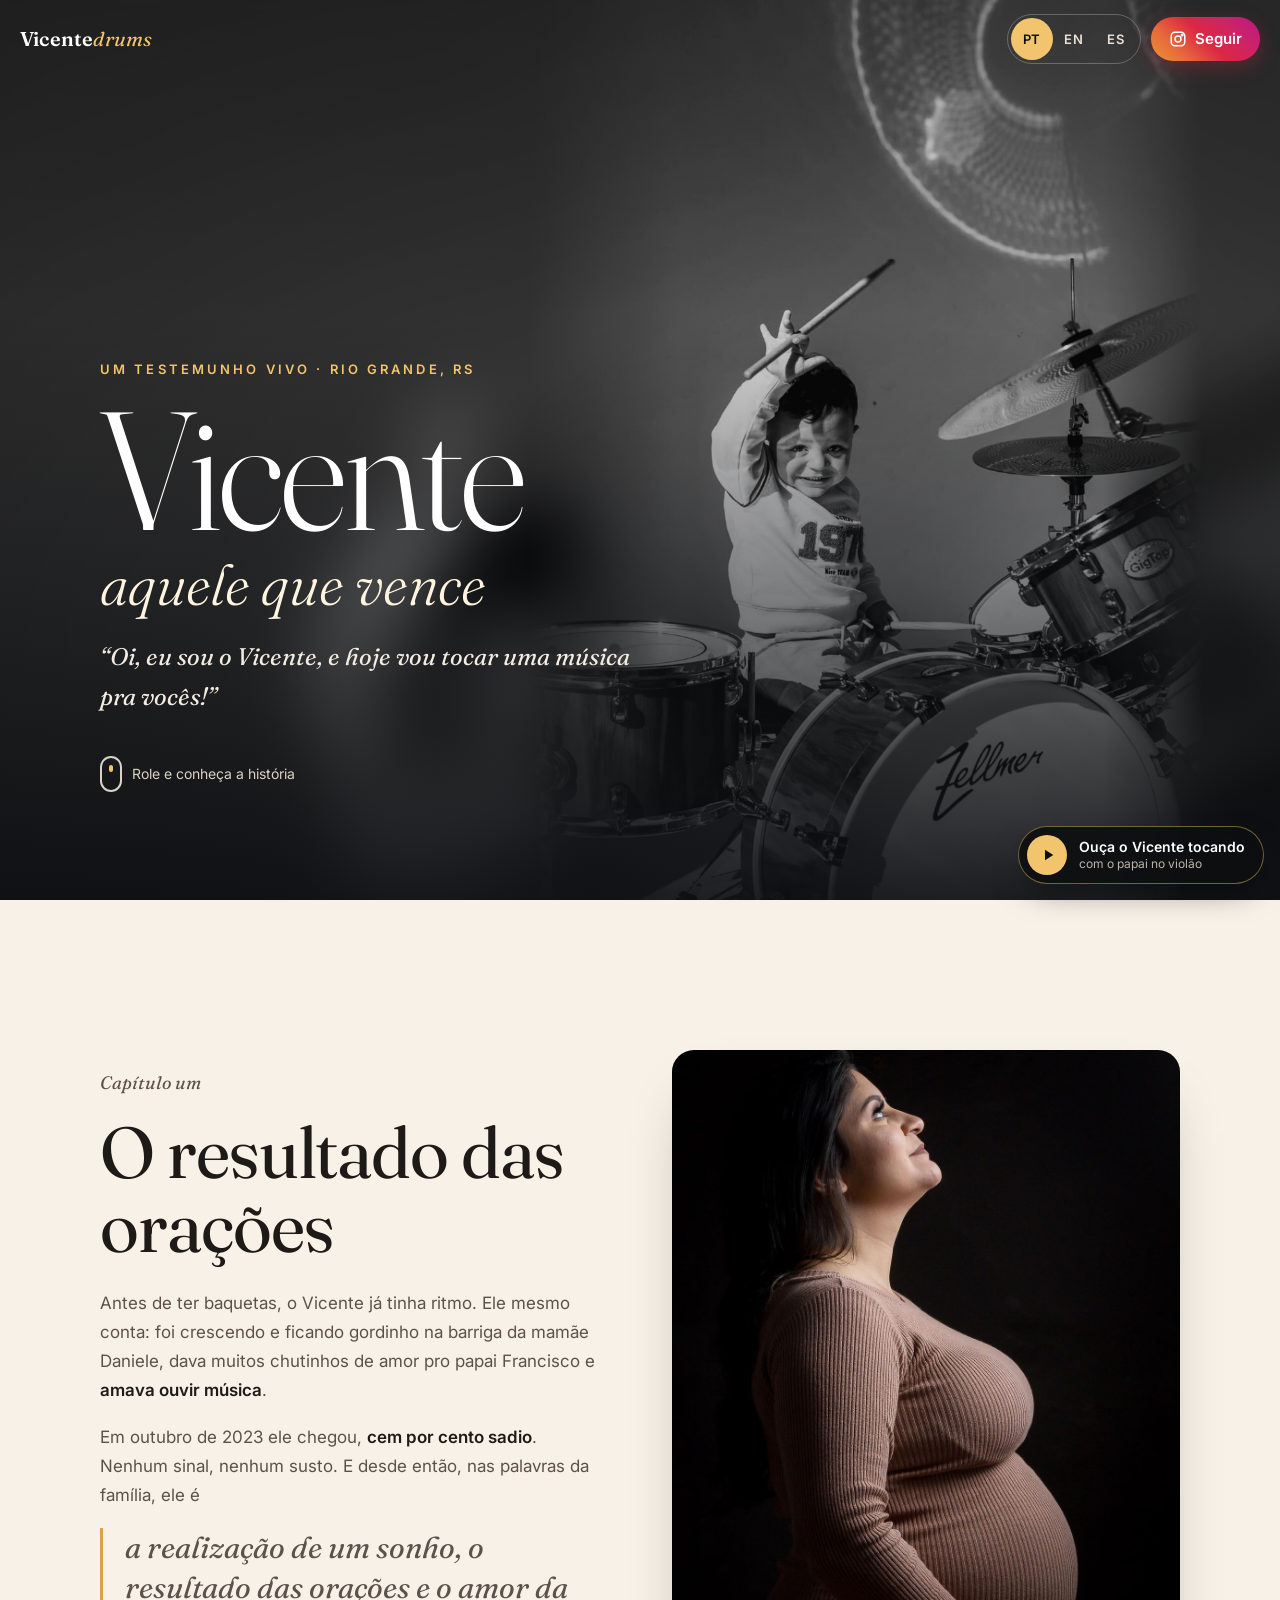
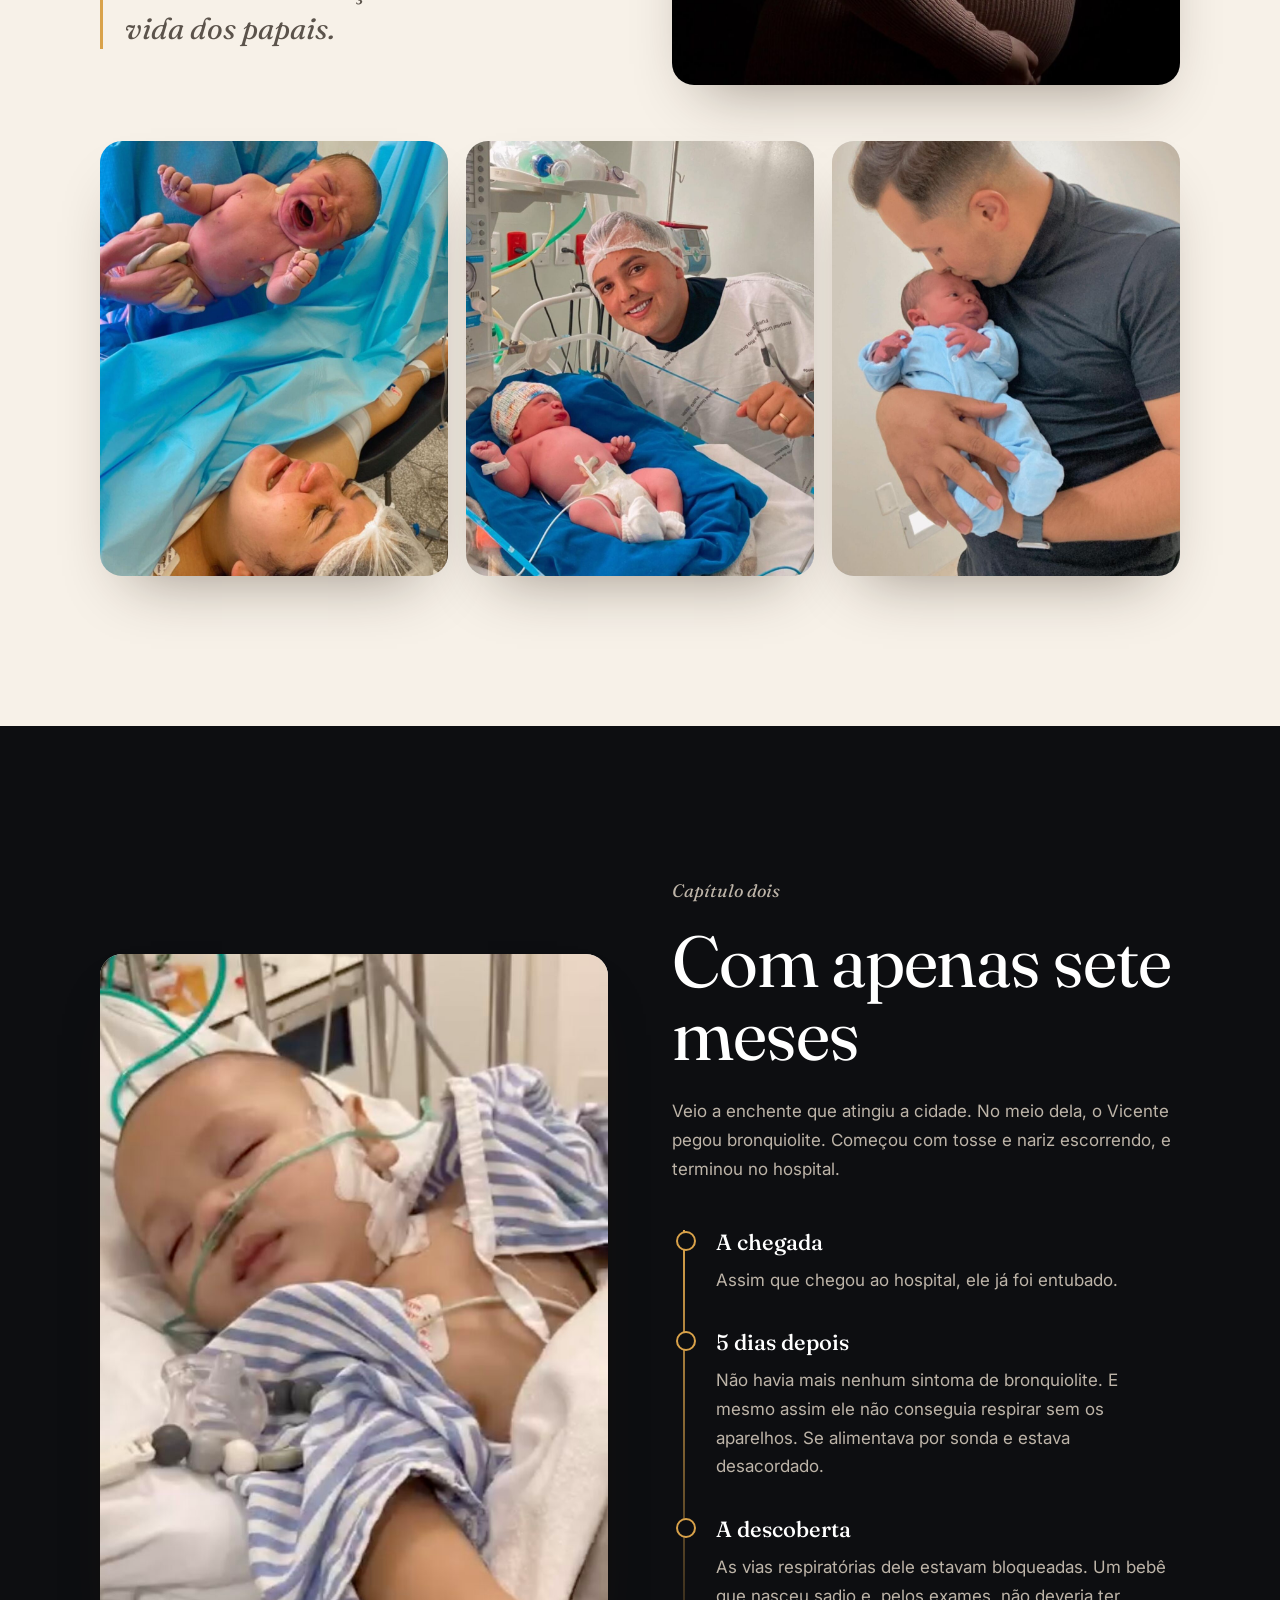
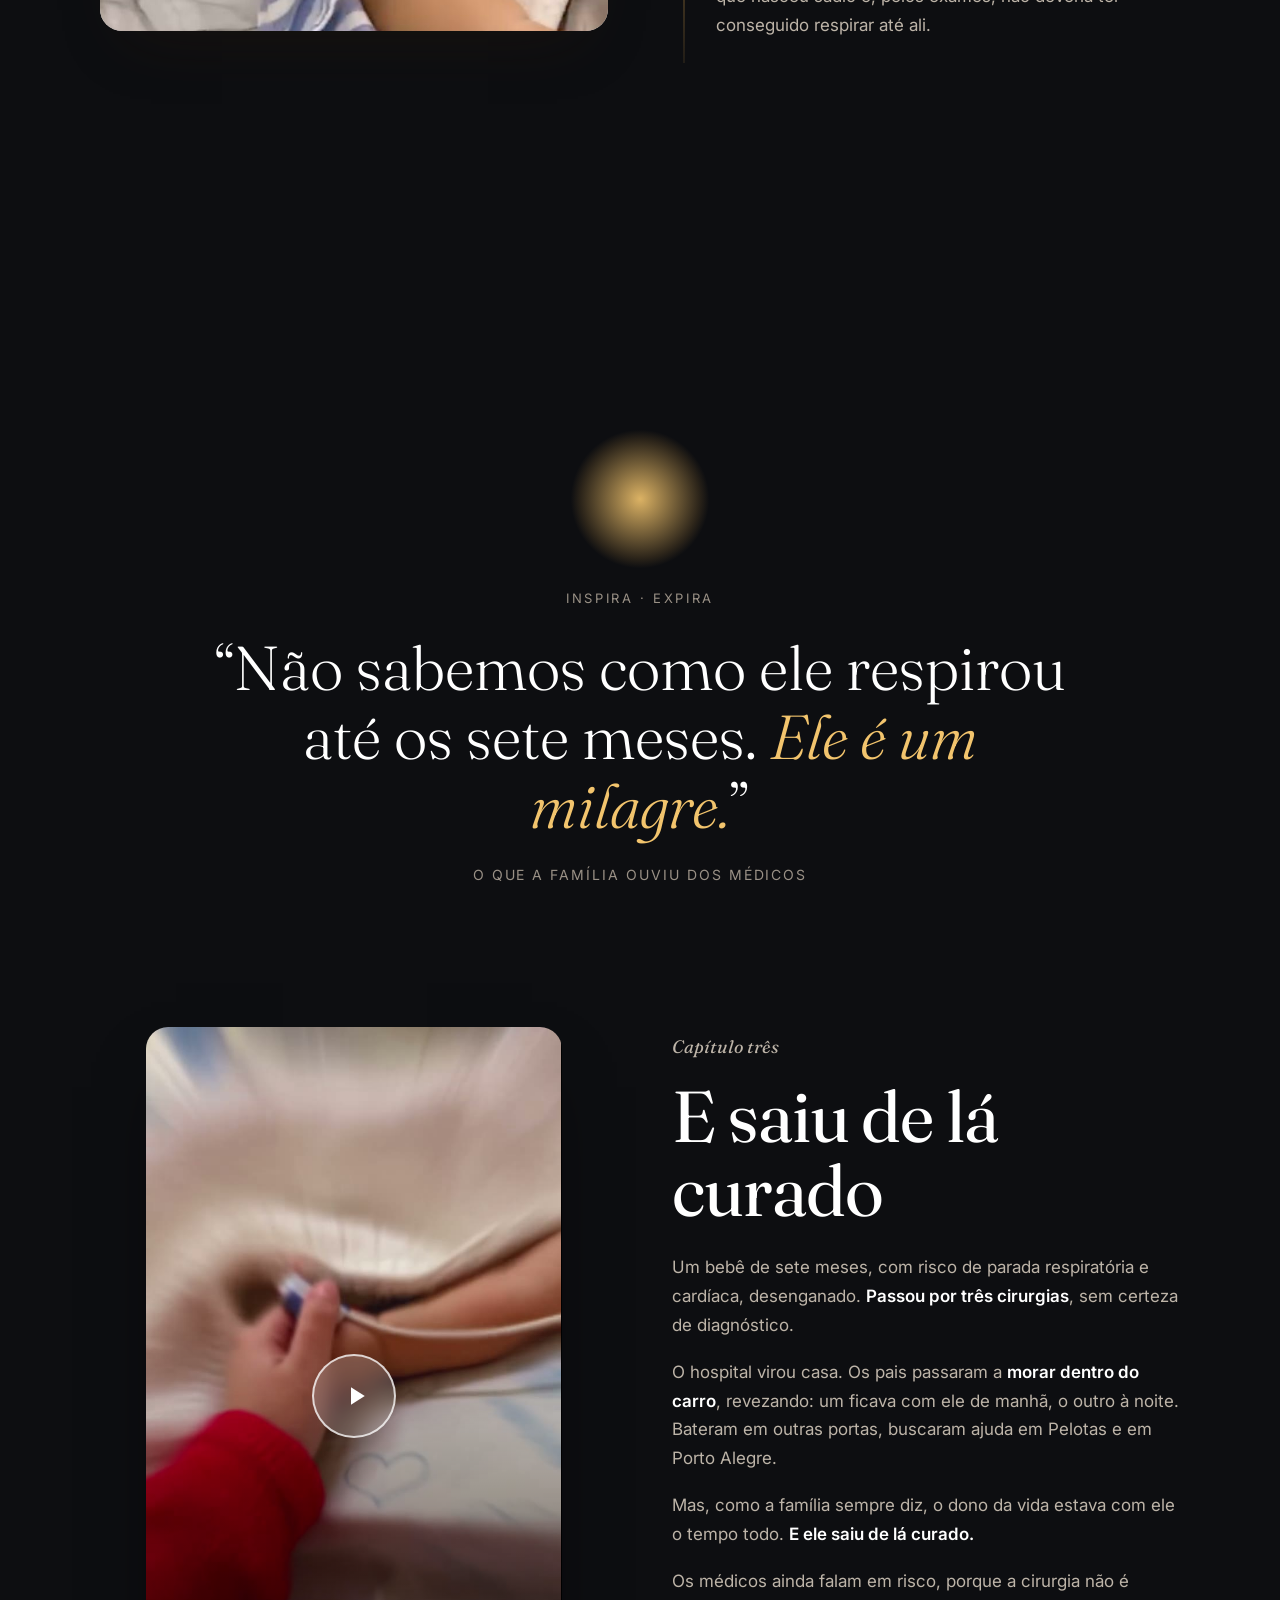
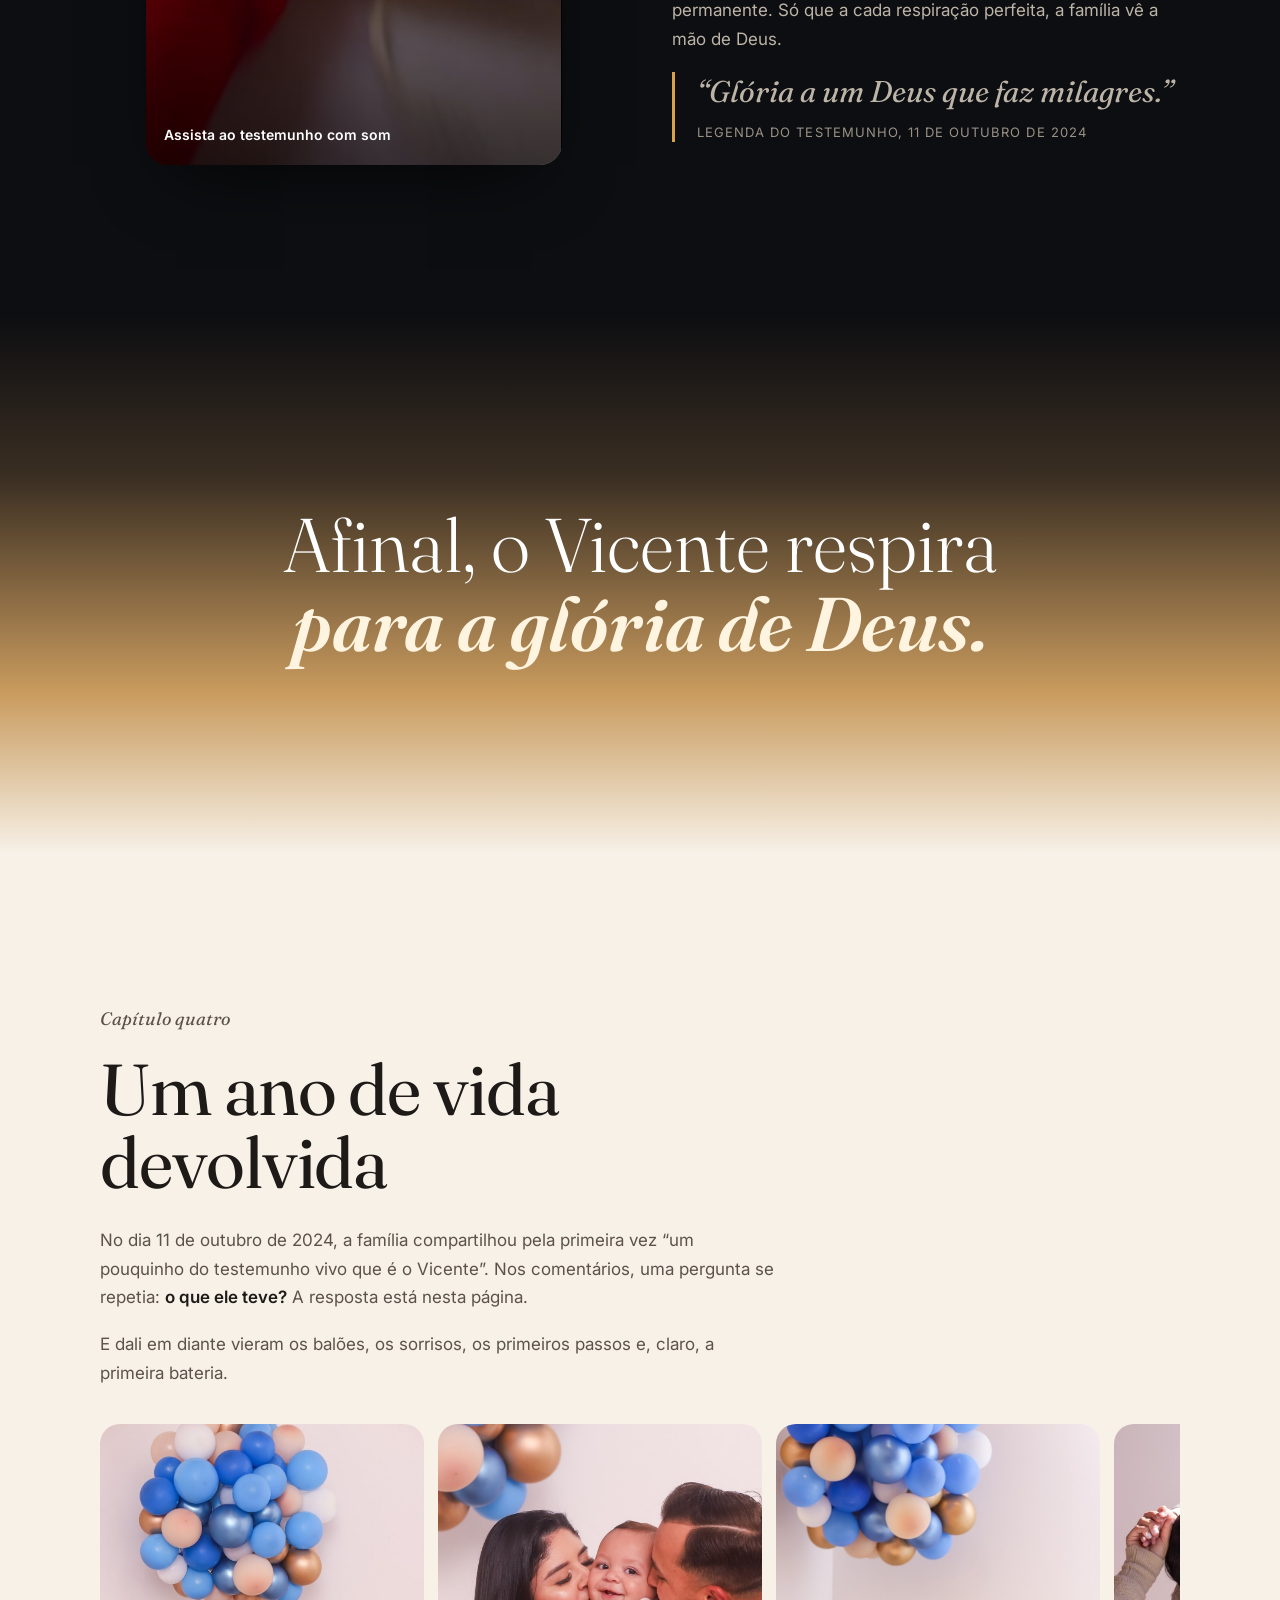
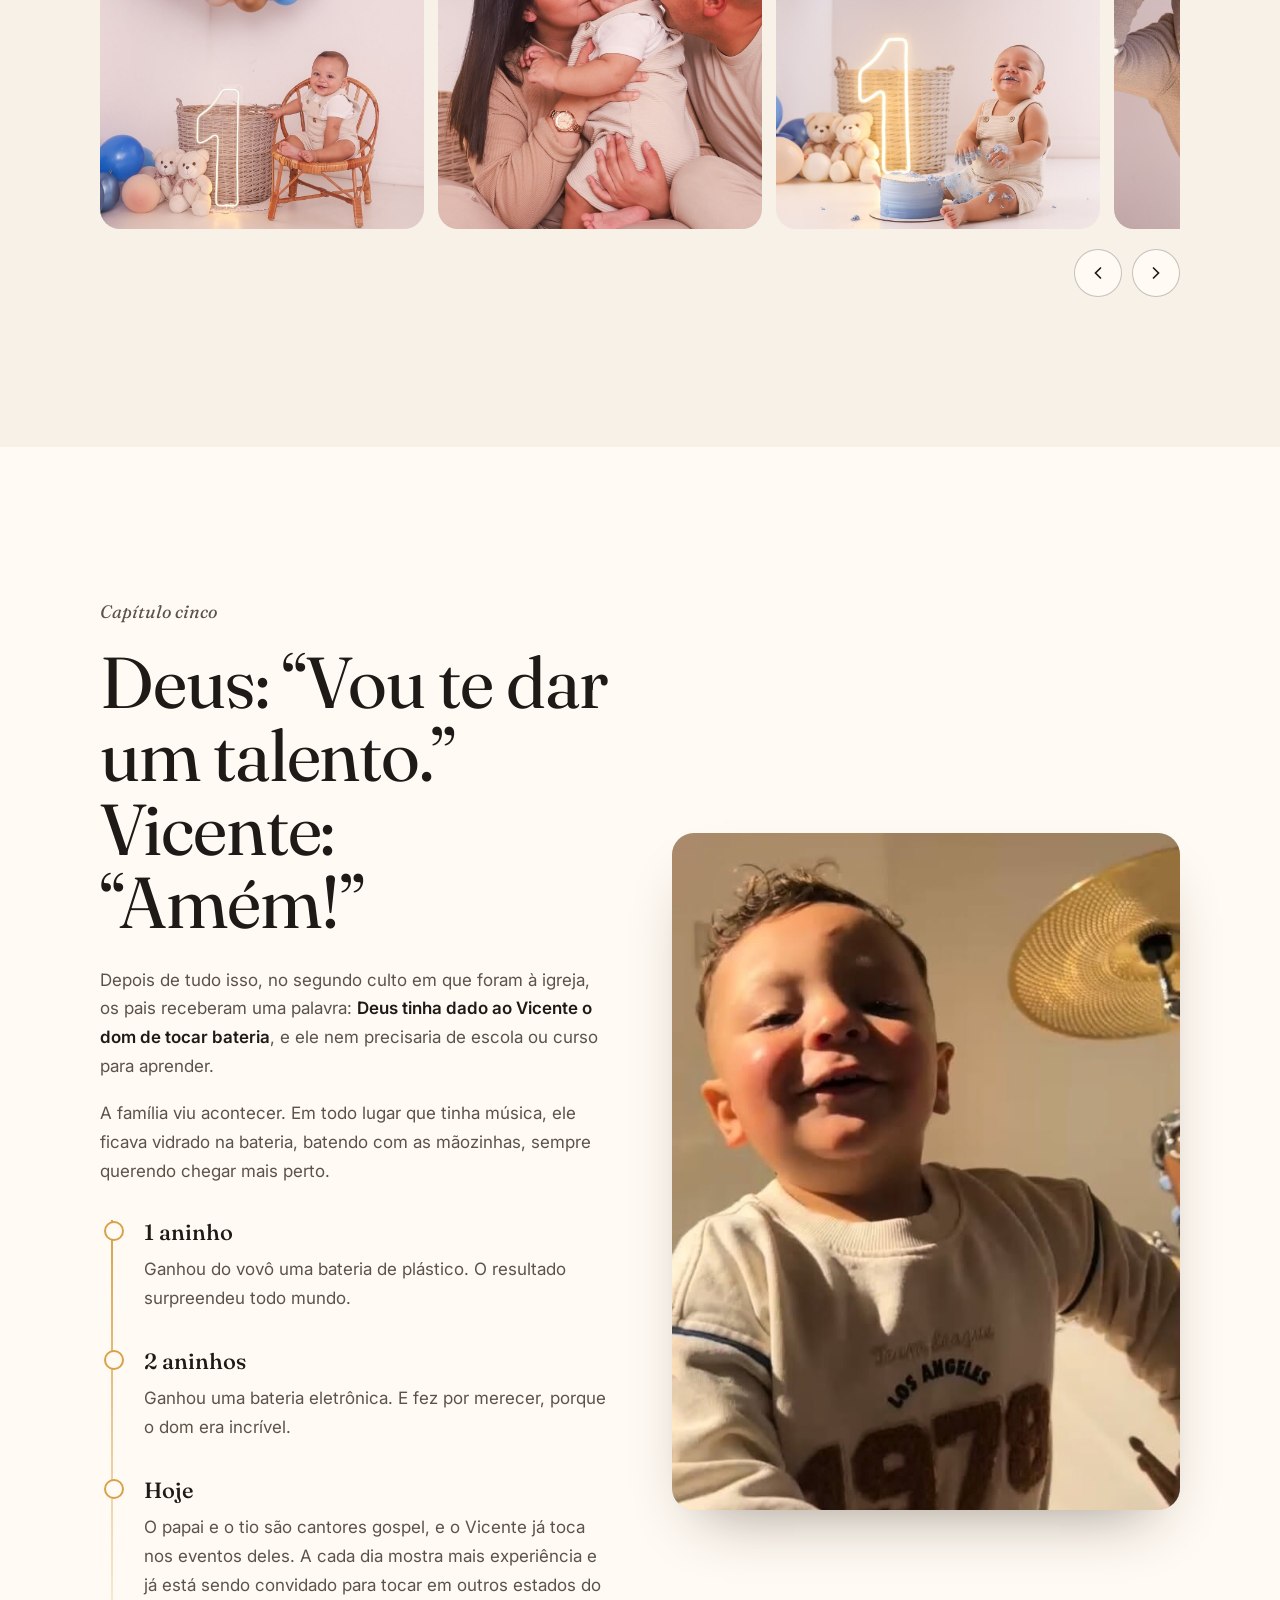
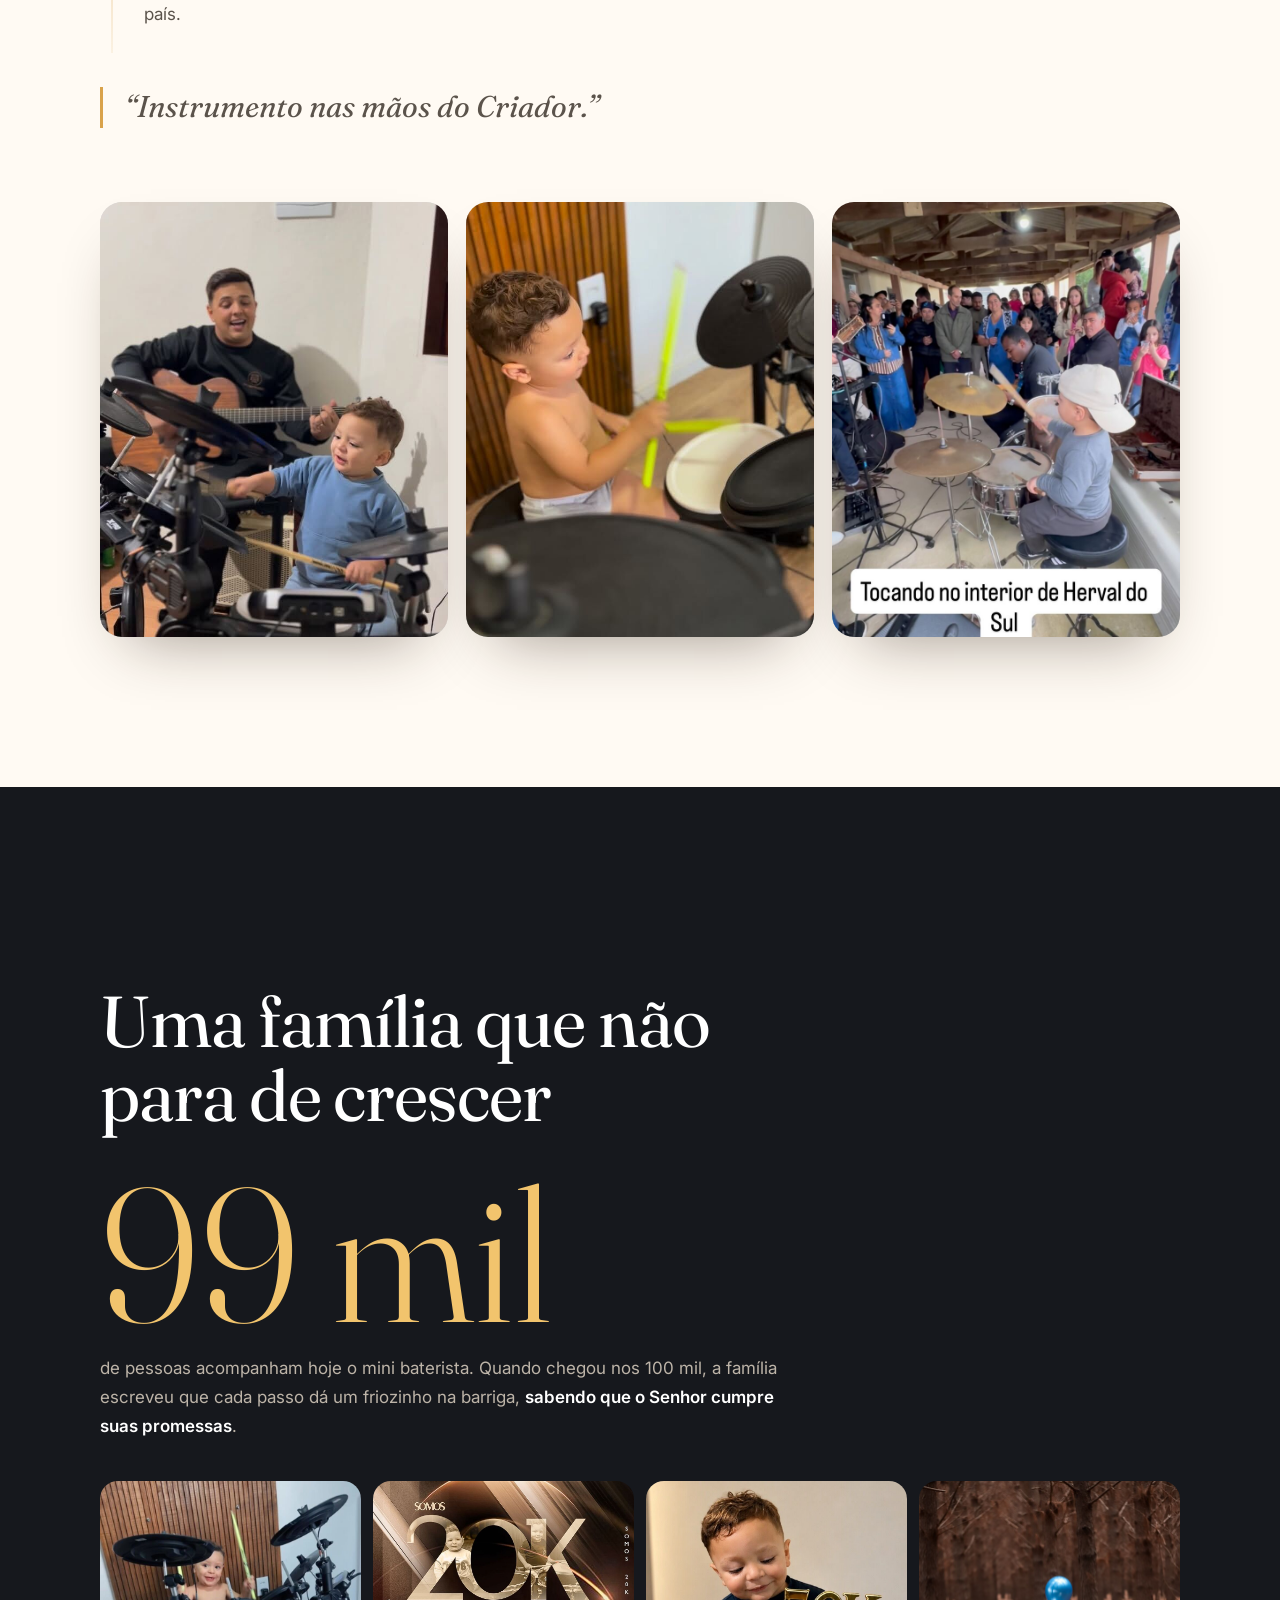
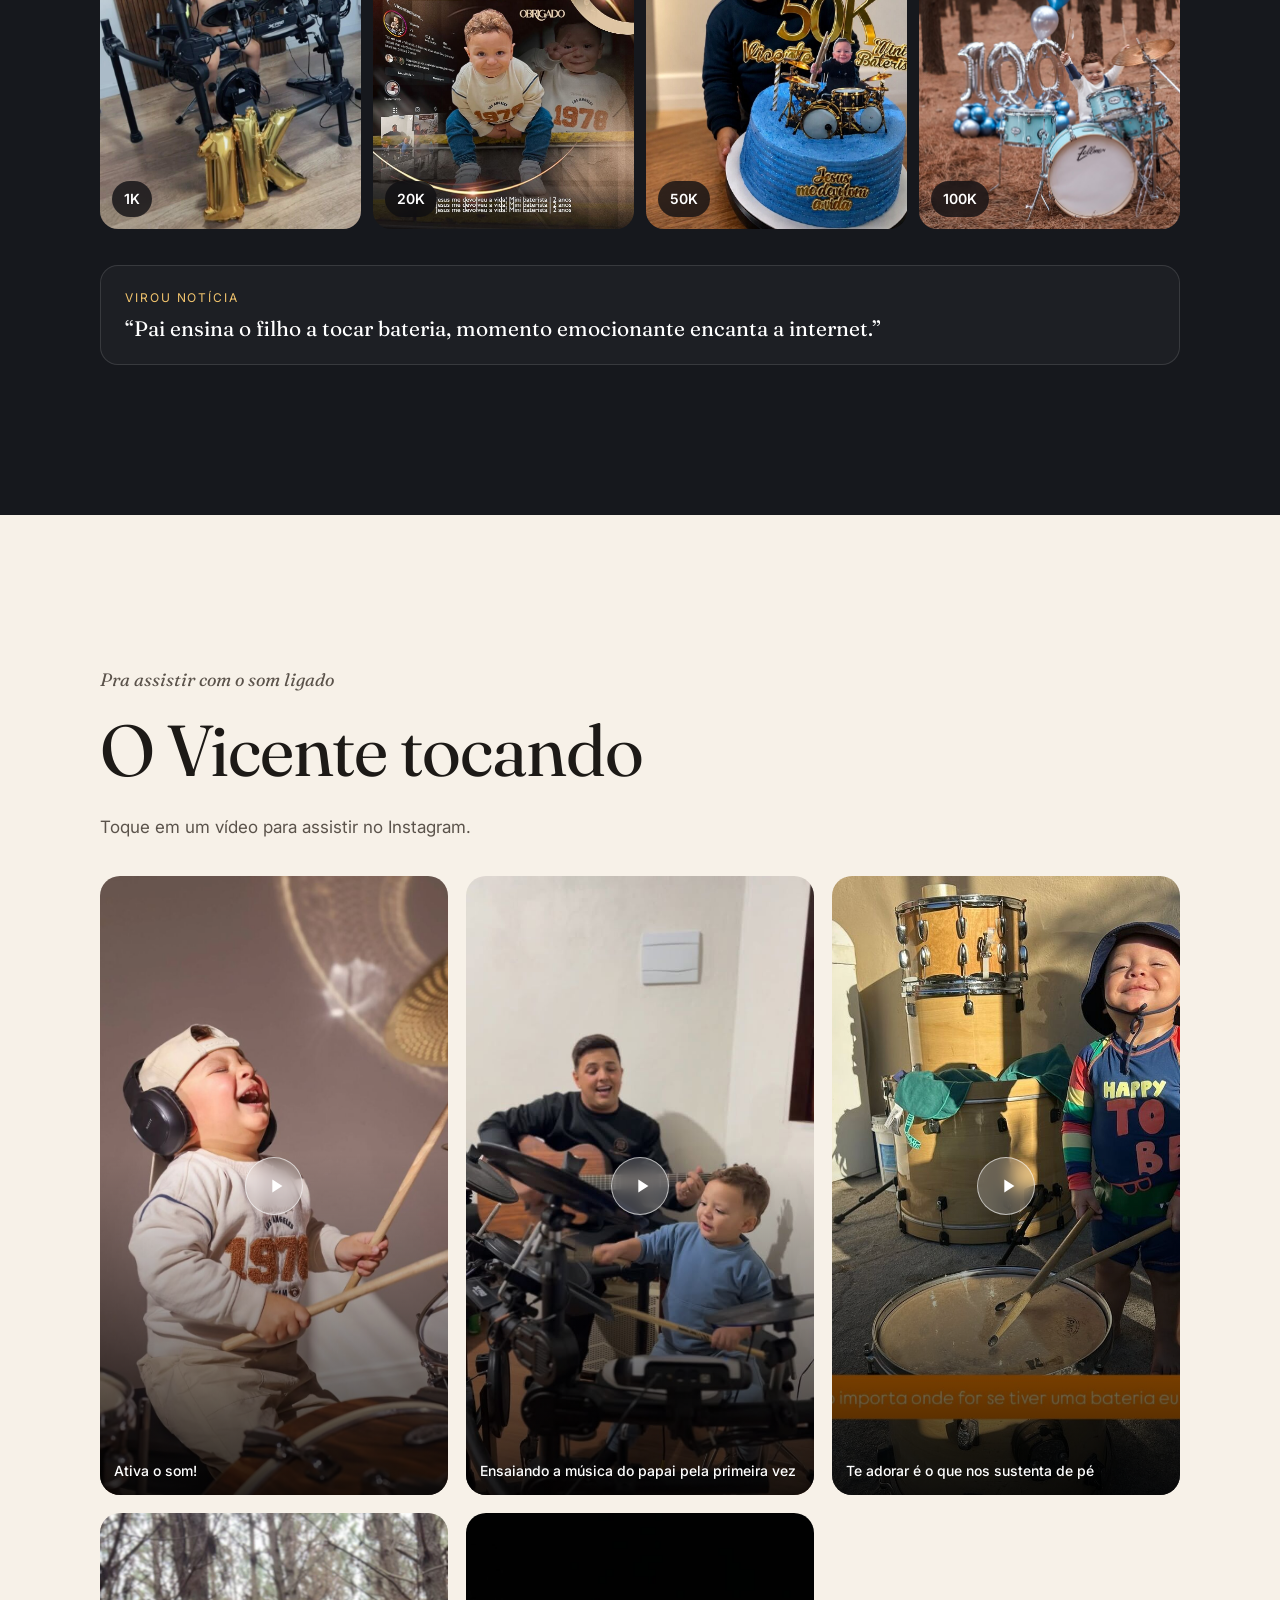
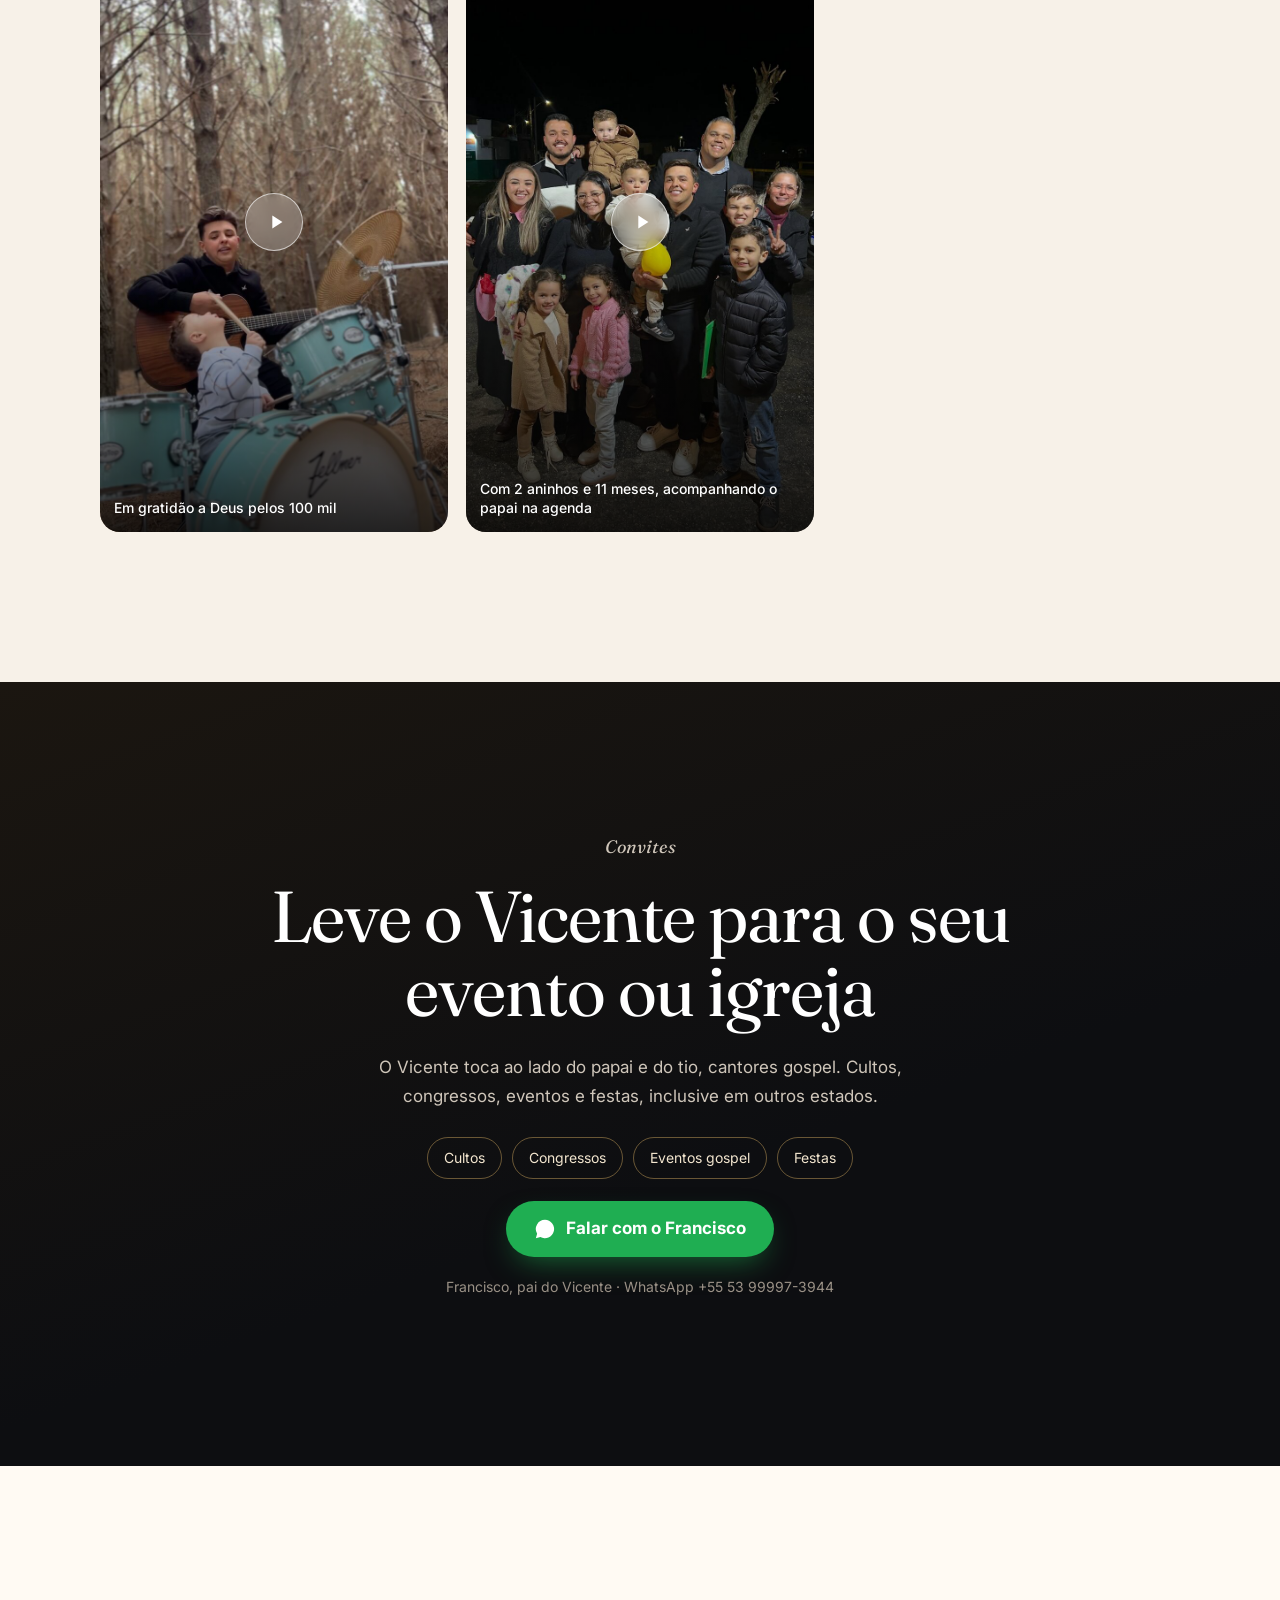
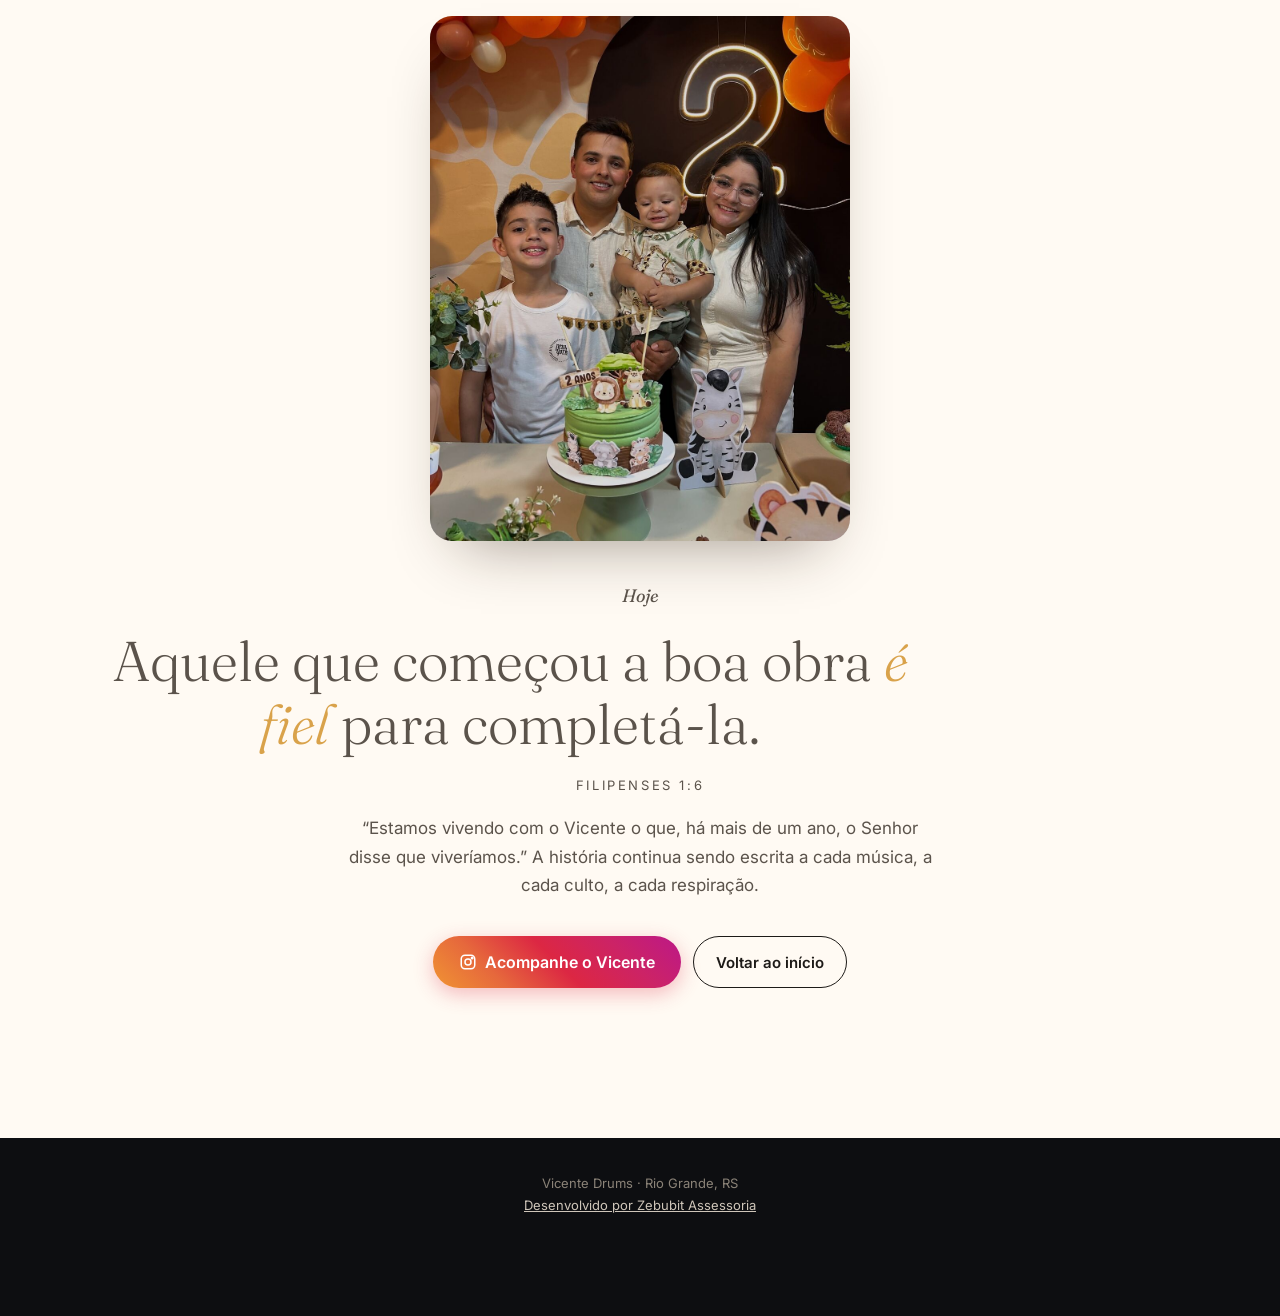
==== index.html @ c934ca6c "Página do Vicente Drums em PT, EN e ES" ====
<!doctype html>
<html lang="pt-BR">
<head>
<meta charset="utf-8">
<meta name="viewport" content="width=device-width, initial-scale=1, viewport-fit=cover">
<title>Vicente, aquele que vence</title>
<meta name="description" content="A história do Vicente, o mini baterista de Rio Grande (RS): da UTI aos 7 meses até as baquetas. Jesus devolveu a vida a ele.">
<meta property="og:title" content="Vicente, aquele que vence">
<meta property="og:description" content="A história do Vicente, o mini baterista de Rio Grande (RS): da UTI aos 7 meses até as baquetas. Jesus devolveu a vida a ele.">
<meta property="og:image" content="https://zebubit.github.io/vicente-drums/img/hero.jpg">
<link rel="alternate" hreflang="pt-BR" href="https://zebubit.github.io/vicente-drums/">
<link rel="alternate" hreflang="en" href="https://zebubit.github.io/vicente-drums/en/">
<link rel="alternate" hreflang="es" href="https://zebubit.github.io/vicente-drums/es/">
<meta name="theme-color" content="#0d0e11">
<link rel="preconnect" href="https://fonts.googleapis.com">
<link rel="preconnect" href="https://fonts.gstatic.com" crossorigin>
<link href="https://fonts.googleapis.com/css2?family=Fraunces:ital,opsz,wght@0,9..144,300..800;1,9..144,300..700&family=Inter:wght@400;500;600;700&display=swap" rel="stylesheet">
<link rel="stylesheet" href="style.css">
</head>
<body>
<div class="progresso" id="progresso" aria-hidden="true"></div>
<header class="nav" id="nav">
  <a class="marca" href="#topo">Vicente <em>drums</em></a>
  <div class="nav-dir">
    <nav class="idiomas" aria-label="Idioma / Language">
      <a href="./" hreflang="pt-BR" lang="pt-BR" aria-current="true">PT</a><a href="en/" hreflang="en" lang="en">EN</a><a href="es/" hreflang="es" lang="es">ES</a>
    </nav>
    <a class="btn-ig" href="https://www.instagram.com/vicentedrums_/" target="_blank" rel="noopener"><svg viewBox="0 0 24 24" fill="none" stroke="currentColor" stroke-width="2" aria-hidden="true"><rect x="3" y="3" width="18" height="18" rx="5"/><circle cx="12" cy="12" r="4"/><circle cx="17.5" cy="6.5" r="1" fill="currentColor"/></svg><span class="txt">Seguir</span></a>
  </div>
</header>

<main id="topo">
<section class="hero">
  <div class="hero-img">
    <img class="fundo" src="img/hero.jpg" alt="" aria-hidden="true">
    <img class="foto-hero" src="img/hero.jpg" alt="Vicente" fetchpriority="high">
  </div>
  <div class="wrap hero-txt">
    <p class="sobre rv">Um testemunho vivo · Rio Grande, RS</p>
    <h1 class="rv d1">Vicente<span>aquele que vence</span></h1>
    <p class="fala rv d2">“Oi, eu sou o Vicente, e hoje vou tocar uma música pra vocês!”</p>
    <a class="rolar rv d3" href="#sonho"><i></i> Role e conheça a história</a>
  </div>
</section>

<section class="cap" id="sonho">
  <div class="wrap">
    <div class="duo">
      <div class="rv">
        <p class="num">Capítulo um</p>
        <h2>O resultado das orações</h2>
        <p>Antes de ter baquetas, o Vicente já tinha ritmo. Ele mesmo conta: foi crescendo e ficando gordinho na barriga da mamãe Daniele, dava muitos chutinhos de amor pro papai Francisco e <strong>amava ouvir música</strong>.</p>
        <p>Em outubro de 2023 ele chegou, <strong>cem por cento sadio</strong>. Nenhum sinal, nenhum susto. E desde então, nas palavras da família, ele é</p>
        <p class="citacao">a realização de um sonho, o resultado das orações e o amor da vida dos papais.</p>
      </div>
      <div class="foto rv d1" style="aspect-ratio:4/5"><img src="img/gravidez.jpg" alt="" loading="lazy"></div>
    </div>
    <div class="mosaico" style="margin-top:56px">
      <div class="foto rv"><img src="img/nascimento.jpg" alt="" loading="lazy"></div>
      <div class="foto rv d1"><img src="img/papai-berco.jpg" alt="" loading="lazy"></div>
      <div class="foto rv d2"><img src="img/papai-beijo.jpg" alt="" loading="lazy"></div>
    </div>
  </div>
</section>

<div class="escuro">
<section class="cap" id="uti">
  <div class="wrap">
    <div class="duo inv">
      <div class="rv">
        <p class="num">Capítulo dois</p>
        <h2>Com apenas sete meses</h2>
        <p>Veio a enchente que atingiu a cidade. No meio dela, o Vicente pegou bronquiolite. Começou com tosse e nariz escorrendo, e terminou no hospital.</p>
        <ol class="linha-tempo">
          <li class="rv"><b>A chegada</b><span>Assim que chegou ao hospital, ele já foi entubado.</span></li>
          <li class="rv d1"><b>5 dias depois</b><span>Não havia mais nenhum sintoma de bronquiolite. E mesmo assim ele não conseguia respirar sem os aparelhos. Se alimentava por sonda e estava desacordado.</span></li>
          <li class="rv d2"><b>A descoberta</b><span>As vias respiratórias dele estavam bloqueadas. Um bebê que nasceu sadio e, pelos exames, não deveria ter conseguido respirar até ali.</span></li>
        </ol>
      </div>
      <div class="foto rv d1" style="aspect-ratio:3/4"><img src="img/uti-dormindo.jpg" alt="" loading="lazy"></div>
    </div>
  </div>
</section>

<section class="medicos">
  <div class="wrap">
    <div class="respiro rv" aria-hidden="true"><div class="pulmao"></div><p>inspira · expira</p></div>
    <blockquote class="rv d1">“Não sabemos como ele respirou até os sete meses. <em>Ele é um milagre.</em>”</blockquote>
    <cite class="rv d2">O que a família ouviu dos médicos</cite>
  </div>
</section>

<section class="cap" style="padding-top:0">
  <div class="wrap">
    <div class="duo">
      <div class="rv">
        <div class="video-box" id="videoBox">
          <video id="video" src="video/testemunho.mp4" poster="img/testemunho-capa.jpg" preload="none" playsinline aria-label="Vídeo do testemunho: do hospital aos primeiros passos"></video>
          <button class="video-play" type="button" id="videoPlay"><span class="circ"><svg viewBox="0 0 24 24" fill="#fff" aria-hidden="true"><path d="M8 5v14l11-7z"/></svg></span><span class="rot">Assista ao testemunho com som</span></button>
        </div>
      </div>
      <div class="rv d1">
        <p class="num">Capítulo três</p>
        <h2>E saiu de lá curado</h2>
        <p>Um bebê de sete meses, com risco de parada respiratória e cardíaca, desenganado. <strong>Passou por três cirurgias</strong>, sem certeza de diagnóstico.</p>
        <p>O hospital virou casa. Os pais passaram a <strong>morar dentro do carro</strong>, revezando: um ficava com ele de manhã, o outro à noite. Bateram em outras portas, buscaram ajuda em Pelotas e em Porto Alegre.</p>
        <p>Mas, como a família sempre diz, o dono da vida estava com ele o tempo todo. <strong>E ele saiu de lá curado.</strong></p>
        <p>Os médicos ainda falam em risco, porque a cirurgia não é permanente. Só que a cada respiração perfeita, a família vê a mão de Deus.</p>
        <p class="citacao">“Glória a um Deus que faz milagres.”<small>Legenda do testemunho, 11 de outubro de 2024</small></p>
      </div>
    </div>
  </div>
</section>
</div>

<section class="virada">
  <div class="wrap"><h2 class="rv">Afinal, o Vicente respira<strong>para a glória de Deus.</strong></h2></div>
</section>

<section class="cap" id="vida">
  <div class="wrap">
    <div class="estreito rv">
      <p class="num">Capítulo quatro</p>
      <h2>Um ano de vida devolvida</h2>
      <p>No dia 11 de outubro de 2024, a família compartilhou pela primeira vez “um pouquinho do testemunho vivo que é o Vicente”. Nos comentários, uma pergunta se repetia: <strong>o que ele teve?</strong> A resposta está nesta página.</p>
      <p>E dali em diante vieram os balões, os sorrisos, os primeiros passos e, claro, a primeira bateria.</p>
    </div>
    <div class="carrossel rv d1">
      <div class="trilho" id="trilho" tabindex="0">
        <figure><img src="img/um-ano.jpg" alt="" loading="lazy"></figure>
        <figure><img src="img/familia-beijo.jpg" alt="" loading="lazy"></figure>
        <figure><img src="img/um-ano-bolo.jpg" alt="" loading="lazy"></figure>
        <figure><img src="img/mamae-colo.jpg" alt="" loading="lazy"></figure>
        <figure><img src="img/rua.jpg" alt="" loading="lazy"></figure>
        <figure><img src="img/ceu.jpg" alt="" loading="lazy"></figure>
        <figure><img src="img/maos.jpg" alt="" loading="lazy"></figure>
      </div>
      <div class="setas">
        <button type="button" data-dir="-1" aria-label="Foto anterior"><svg viewBox="0 0 24 24" fill="none" stroke="currentColor" stroke-width="2" stroke-linecap="round"><path d="M15 18l-6-6 6-6"/></svg></button>
        <button type="button" data-dir="1" aria-label="Próxima foto"><svg viewBox="0 0 24 24" fill="none" stroke="currentColor" stroke-width="2" stroke-linecap="round"><path d="M9 6l6 6-6 6"/></svg></button>
      </div>
    </div>
  </div>
</section>

<section class="cap" id="baquetas" style="background:var(--papel)">
  <div class="wrap">
    <div class="duo">
      <div class="rv">
        <p class="num">Capítulo cinco</p>
        <h2>Deus: “Vou te dar um talento.”<br>Vicente: “Amém!”</h2>
        <p>Depois de tudo isso, no segundo culto em que foram à igreja, os pais receberam uma palavra: <strong>Deus tinha dado ao Vicente o dom de tocar bateria</strong>, e ele nem precisaria de escola ou curso para aprender.</p>
        <p>A família viu acontecer. Em todo lugar que tinha música, ele ficava vidrado na bateria, batendo com as mãozinhas, sempre querendo chegar mais perto.</p>
        <ol class="linha-tempo clara">
          <li class="rv"><b>1 aninho</b><span>Ganhou do vovô uma bateria de plástico. O resultado surpreendeu todo mundo.</span></li>
          <li class="rv d1"><b>2 aninhos</b><span>Ganhou uma bateria eletrônica. E fez por merecer, porque o dom era incrível.</span></li>
          <li class="rv d2"><b>Hoje</b><span>O papai e o tio são cantores gospel, e o Vicente já toca nos eventos deles. A cada dia mostra mais experiência e já está sendo convidado para tocar em outros estados do país.</span></li>
        </ol>
        <p class="citacao">“Instrumento nas mãos do Criador.”</p>
      </div>
      <div class="foto rv d1" style="aspect-ratio:3/4"><img src="img/riso-bateria.jpg" alt="" loading="lazy"></div>
    </div>
    <div class="mosaico" style="margin-top:56px">
      <div class="foto rv"><img src="img/papai-violao.jpg" alt="" loading="lazy"></div>
      <div class="foto rv d1"><img src="img/talento.jpg" alt="" loading="lazy"></div>
      <div class="foto rv d2"><img src="img/herval.jpg" alt="" loading="lazy"></div>
    </div>
  </div>
</section>

<section class="cap marcas" id="marcas">
  <div class="wrap">
    <div class="estreito">
      <p class="num rv">Capítulo seis</p>
      <h2 class="rv">Uma família que não para de crescer</h2>
      <div class="contador rv d1" id="contador" data-alvo="101" data-suf="mil">0</div>
      <p class="rv d2">de pessoas acompanham hoje o mini baterista. Quando chegou nos 100 mil, a família escreveu que cada passo dá um friozinho na barriga, <strong>sabendo que o Senhor cumpre suas promessas</strong>.</p>
    </div>
    <div class="degraus">
      <div class="degrau rv"><img src="img/mil.jpg" alt="" loading="lazy"><b>1K</b></div>
      <div class="degrau rv d1"><img src="img/poster-20k.jpg" alt="" loading="lazy"><b>20K</b></div>
      <div class="degrau rv d2"><img src="img/bolo-50k.jpg" alt="" loading="lazy"><b>50K</b></div>
      <div class="degrau rv d3"><img src="img/cem-mil.jpg" alt="" loading="lazy"><b>100K</b></div>
    </div>
    <div class="noticia rv"><small>Virou notícia</small><p>“Pai ensina o filho a tocar bateria, momento emocionante encanta a internet.”</p></div>
  </div>
</section>

<section class="cap" id="reels">
  <div class="wrap">
    <div class="estreito rv">
      <p class="num">Pra assistir com o som ligado</p>
      <h2>O Vicente tocando</h2>
      <p>Toque em um vídeo para assistir no Instagram.</p>
    </div>
    <div class="reels"><a class="reel rv" href="https://www.instagram.com/reel/DUUIFPiAQDC/" target="_blank" rel="noopener"><img src="img/fone-riso.jpg" alt="" loading="lazy"><div class="play"><svg viewBox="0 0 24 24" fill="#fff"><path d="M8 5v14l11-7z"/></svg></div><span>Ativa o som!</span></a><a class="reel rv d1" href="https://www.instagram.com/reel/Da-nTHERC54/" target="_blank" rel="noopener"><img src="img/papai-violao.jpg" alt="" loading="lazy"><div class="play"><svg viewBox="0 0 24 24" fill="#fff"><path d="M8 5v14l11-7z"/></svg></div><span>Ensaiando a música do papai pela primeira vez</span></a><a class="reel rv d2" href="https://www.instagram.com/reel/DXp4K47j1q_/" target="_blank" rel="noopener"><img src="img/chapeu.jpg" alt="" loading="lazy"><div class="play"><svg viewBox="0 0 24 24" fill="#fff"><path d="M8 5v14l11-7z"/></svg></div><span>Te adorar é o que nos sustenta de pé</span></a><a class="reel rv" href="https://www.instagram.com/reel/DdXdqI4P-_u/" target="_blank" rel="noopener"><img src="img/floresta.jpg" alt="" loading="lazy"><div class="play"><svg viewBox="0 0 24 24" fill="#fff"><path d="M8 5v14l11-7z"/></svg></div><span>Em gratidão a Deus pelos 100 mil</span></a><a class="reel rv d1" href="https://www.instagram.com/reel/DdiBmXzxNul/" target="_blank" rel="noopener"><img src="img/noite-igreja.jpg" alt="" loading="lazy"><div class="play"><svg viewBox="0 0 24 24" fill="#fff"><path d="M8 5v14l11-7z"/></svg></div><span>Com 2 aninhos e 11 meses, acompanhando o papai na agenda</span></a></div>
  </div>
</section>

<section class="cap contato" id="convite">
  <div class="wrap">
    <p class="num rv">Convites</p>
    <h2 class="rv">Leve o Vicente para o seu evento ou igreja</h2>
    <p class="rv d1">O Vicente toca ao lado do papai e do tio, cantores gospel. Cultos, congressos, eventos e festas, inclusive em outros estados.</p>
    <ul class="tipos rv d1"><li>Cultos</li><li>Congressos</li><li>Eventos gospel</li><li>Festas</li></ul>
    <a class="btn-wa rv d2" href="https://wa.me/5553999973944?text=Ol%C3%A1%2C%20Francisco%21%20Vim%20pelo%20site%20do%20Vicente%20e%20quero%20convidar%20ele%20para%20tocar%20no%20meu%20evento/igreja." target="_blank" rel="noopener"><svg viewBox="0 0 24 24" fill="currentColor" aria-hidden="true"><path d="M17.5 14.4c-.3-.1-1.8-.9-2-1-.3-.1-.5-.1-.7.1-.2.3-.8 1-.9 1.2-.2.2-.3.2-.6.1-.3-.1-1.3-.5-2.4-1.5-.9-.8-1.5-1.8-1.7-2.1-.2-.3 0-.5.1-.6l.4-.5.3-.5c.1-.2 0-.4 0-.5l-.9-2.2c-.2-.6-.5-.5-.7-.5h-.6c-.2 0-.5.1-.8.4-.3.3-1 1-1 2.5s1.1 2.9 1.2 3.1c.1.2 2.1 3.2 5.1 4.5.7.3 1.3.5 1.7.6.7.2 1.4.2 1.9.1.6-.1 1.8-.7 2-1.4.3-.7.3-1.3.2-1.4-.1-.1-.3-.2-.6-.3zM12 2a10 10 0 0 0-8.6 15.1L2 22l5-1.3A10 10 0 1 0 12 2z"/></svg>Falar com o Francisco</a>
    <p class="quem rv d2">Francisco, pai do Vicente · WhatsApp +55 53 99997-3944</p>
  </div>
</section>

<section class="cap final" id="hoje">
  <div class="wrap">
    <div class="foto rv"><img src="img/dois-anos.jpg" alt="" loading="lazy"></div>
    <p class="num rv">Hoje</p>
    <p class="versiculo rv d1">Aquele que começou a boa obra <em>é fiel</em> para completá-la.</p>
    <p class="ref rv d2">Filipenses 1:6</p>
    <p class="rv" style="max-width:600px;margin:0 auto 36px;color:var(--tinta2)">“Estamos vivendo com o Vicente o que, há mais de um ano, o Senhor disse que viveríamos.” A história continua sendo escrita a cada música, a cada culto, a cada respiração.</p>
    <div class="acoes rv">
      <a class="btn-ig" href="https://www.instagram.com/vicentedrums_/" target="_blank" rel="noopener"><svg viewBox="0 0 24 24" fill="none" stroke="currentColor" stroke-width="2" aria-hidden="true"><rect x="3" y="3" width="18" height="18" rx="5"/><circle cx="12" cy="12" r="4"/><circle cx="17.5" cy="6.5" r="1" fill="currentColor"/></svg>Acompanhe o Vicente</a>
      <a class="btn-sec" href="#topo">Voltar ao início</a>
    </div>
  </div>
</section>
</main>

<footer>
  Vicente Drums · Rio Grande, RS<br>
  <a href="https://zebubit.com.br" target="_blank" rel="noopener">Desenvolvido por Zebubit Assessoria</a>
</footer>
<button class="som" id="som" type="button" aria-pressed="false" data-tocar="Ouça o Vicente tocando" data-pausar="Pausar">
  <span class="ico" aria-hidden="true"><svg class="i-play" viewBox="0 0 24 24" fill="currentColor"><path d="M8 5v14l11-7z"/></svg><span class="barras"><i></i><i></i><i></i><i></i></span></span>
  <span class="txt"><b id="somTxt">Ouça o Vicente tocando</b><small>com o papai no violão</small></span>
</button>
<audio id="audio" src="audio/vicente-tocando.mp3" preload="none"></audio>
<script src="app.js"></script>
</body>
</html>
---- style.css ----
:root{
  --noite:#0d0e11; --noite2:#16181d; --creme:#f7f1e8; --papel:#fffaf3;
  --tinta:#1d1a17; --tinta2:#5b534b; --ouro:#d9a24a; --ouro2:#f2c46d;
  --ceu:#9cc3e4; --luz:#fff4df;
  --serif:"Fraunces",Georgia,"Times New Roman",serif;
  --sans:"Inter",system-ui,-apple-system,"Segoe UI",Roboto,sans-serif;
  --ease:cubic-bezier(.22,.8,.2,1);
}
*{box-sizing:border-box}
html{scroll-behavior:smooth}
html,body{overflow-x:hidden}
body{margin:0;font-family:var(--sans);font-size:17px;line-height:1.7;color:var(--tinta);background:var(--creme);-webkit-font-smoothing:antialiased}
img{max-width:100%;display:block}
a{color:inherit}
:focus-visible{outline:3px solid var(--ouro2);outline-offset:3px;border-radius:6px}
.wrap{width:min(1120px,100%);margin:0 auto;padding-inline:20px}
.estreito{max-width:680px}

/* barra de progresso */
.progresso{position:fixed;top:0;left:0;height:3px;width:100%;transform-origin:0 50%;transform:scaleX(0);background:linear-gradient(90deg,var(--ouro),var(--ouro2));z-index:60}

/* navegação */
.nav{position:fixed;top:0;left:0;right:0;z-index:50;padding:calc(env(safe-area-inset-top,0px) + 14px) 20px 14px;display:flex;justify-content:space-between;align-items:center;color:#fff;transition:background .3s,backdrop-filter .3s}
.nav.solida{background:rgba(13,14,17,.82);backdrop-filter:blur(12px);-webkit-backdrop-filter:blur(12px)}
.marca{display:inline-flex;align-items:center;min-height:44px;font-family:var(--serif);font-size:20px;font-weight:600;text-decoration:none;letter-spacing:.01em}
.marca em{color:var(--ouro2);font-style:italic;font-weight:400}
.btn-ig{display:inline-flex;align-items:center;gap:8px;min-height:44px;padding:0 18px;border-radius:999px;color:#fff;text-decoration:none;font-weight:600;font-size:15px;background:linear-gradient(45deg,#f09433,#e6683c 25%,#dc2743 50%,#cc2366 75%,#bc1888);box-shadow:0 6px 20px rgba(220,39,67,.3);transition:transform .2s var(--ease)}
.btn-ig:hover{transform:translateY(-2px)}
.btn-ig svg{width:18px;height:18px}

/* hero */
.hero{position:relative;min-height:100svh;display:flex;align-items:flex-end;color:#fff;background:var(--noite);overflow:hidden}
.hero-img{position:absolute;inset:0}
.hero-img img{width:100%;height:100%;object-fit:cover;object-position:50% 25%;filter:grayscale(1) contrast(1.05);opacity:.72}
.hero-img .fundo{display:none}
@media(min-width:768px){
  .hero-img .fundo{display:block;position:absolute;inset:0;object-fit:cover;filter:grayscale(1) blur(28px) brightness(.55);transform:scale(1.15);opacity:1}
  .hero-img .foto-hero{position:absolute;right:6%;top:0;width:auto;height:100%;max-width:58%;object-fit:contain;opacity:.9;-webkit-mask-image:linear-gradient(90deg,transparent,#000 22%,#000 85%,transparent);mask-image:linear-gradient(90deg,transparent,#000 22%,#000 85%,transparent)}
}
.hero::after{content:"";position:absolute;inset:0;background:linear-gradient(180deg,rgba(13,14,17,.25) 0%,rgba(13,14,17,.1) 35%,rgba(13,14,17,.92) 100%)}
.hero-txt{position:relative;z-index:2;padding-bottom:clamp(56px,11vh,120px)}
.sobre{font-size:13px;letter-spacing:.24em;text-transform:uppercase;color:var(--ouro2);font-weight:600;margin:0 0 14px}
.hero h1{font-family:var(--serif);font-weight:300;font-size:clamp(64px,15vw,168px);line-height:.9;margin:0;letter-spacing:-.02em}
.hero h1 span{display:block;font-style:italic;font-size:.34em;font-weight:300;color:var(--luz);letter-spacing:0;margin-top:14px}
.hero p.fala{font-family:var(--serif);font-style:italic;font-size:clamp(19px,2.4vw,24px);max-width:560px;margin:26px 0 0;color:#f3ece2}
.rolar{display:inline-flex;align-items:center;gap:10px;margin-top:34px;font-size:14px;color:#d9d2c7;text-decoration:none;min-height:44px}
.rolar i{width:22px;height:36px;border:2px solid #d9d2c7;border-radius:12px;position:relative}
.rolar i::after{content:"";position:absolute;left:50%;top:7px;width:4px;height:7px;margin-left:-2px;border-radius:2px;background:var(--ouro2);animation:desce 1.8s infinite}
@keyframes desce{0%{opacity:0;transform:translateY(-3px)}40%{opacity:1}100%{opacity:0;transform:translateY(10px)}}

/* capítulos */
.cap{padding-block:clamp(80px,13vw,150px)}
.num{font-family:var(--serif);font-style:italic;color:var(--ouro);font-size:18px;margin:0 0 8px}
.cap h2{font-family:var(--serif);font-weight:400;font-size:clamp(38px,6.4vw,72px);line-height:1.02;margin:0 0 26px;letter-spacing:-.015em}
.cap p{margin:0 0 18px;color:var(--tinta2)}
.cap p strong{color:var(--tinta);font-weight:600}
.citacao{font-family:var(--serif);font-style:italic;font-size:clamp(22px,3vw,30px);line-height:1.35;color:var(--tinta);border-left:3px solid var(--ouro);padding-left:22px;margin:30px 0}
.citacao small{display:block;font-family:var(--sans);font-style:normal;font-size:13px;letter-spacing:.08em;text-transform:uppercase;color:var(--tinta2);margin-top:12px}

.duo{display:grid;gap:28px;align-items:center}
@media(min-width:900px){.duo{grid-template-columns:1fr 1fr;gap:64px}.duo.inv>:first-child{order:2}}
.foto{border-radius:22px;overflow:hidden;background:#ddd;box-shadow:0 30px 60px -30px rgba(40,25,10,.45)}
.foto img{width:100%;height:100%;object-fit:cover}
.legenda{font-size:13px;color:var(--tinta2);margin-top:10px;font-style:italic}

.mosaico{display:grid;grid-template-columns:repeat(2,1fr);gap:12px}
.mosaico .foto{aspect-ratio:4/5}
.mosaico .alto{grid-row:span 2;aspect-ratio:auto}
.mosaico .foto:last-child:nth-child(odd){grid-column:span 2;aspect-ratio:16/10}
@media(min-width:900px){.mosaico{grid-template-columns:repeat(3,1fr);gap:18px}.mosaico .foto:last-child:nth-child(odd){grid-column:auto;aspect-ratio:4/5}}

/* capítulo escuro: UTI */
.escuro{background:var(--noite);color:#efe8de}
.escuro .cap p{color:#bdb4a8}
.escuro .cap p strong{color:#fff}
.escuro h2{color:#fff}
.escuro .citacao{color:#fff}
.escuro .citacao small{color:#9a9186}
.linha-tempo{list-style:none;padding:0;margin:40px 0;position:relative}
.linha-tempo::before{content:"";position:absolute;left:11px;top:6px;bottom:6px;width:2px;background:linear-gradient(var(--ouro),rgba(217,162,74,.1))}
.linha-tempo li{position:relative;padding:0 0 30px 44px}
.linha-tempo li::before{content:"";position:absolute;left:4px;top:7px;width:16px;height:16px;border-radius:50%;background:var(--noite);border:2px solid var(--ouro)}
.linha-tempo b{display:block;font-family:var(--serif);font-weight:500;font-size:22px;color:#fff;margin-bottom:4px}
.linha-tempo span{color:#bdb4a8}
.linha-tempo.clara{margin:28px 0}
.linha-tempo.clara li::before{background:var(--papel)}
.linha-tempo.clara b{color:var(--tinta)}
.linha-tempo.clara span{color:var(--tinta2)}

.medicos{text-align:center;padding-block:clamp(70px,12vw,140px)}
.medicos blockquote{margin:0 auto;max-width:900px;font-family:var(--serif);font-weight:300;font-size:clamp(30px,5.4vw,62px);line-height:1.12;color:#fff}
.medicos blockquote em{color:var(--ouro2)}
.medicos cite{display:block;margin-top:22px;font-style:normal;font-size:14px;letter-spacing:.14em;text-transform:uppercase;color:#9a9186}

/* respiração */
.respiro{display:grid;place-items:center;padding-block:30px 10px}
.pulmao{width:140px;height:140px;border-radius:50%;background:radial-gradient(circle,rgba(242,196,109,.9),rgba(217,162,74,.15) 60%,transparent 70%);animation:inspira 4.5s ease-in-out infinite}
@keyframes inspira{0%,100%{transform:scale(.72);opacity:.55}50%{transform:scale(1.08);opacity:1}}
.respiro p{margin-top:18px;font-size:13px;letter-spacing:.2em;text-transform:uppercase;color:#9a9186}

/* virada: da noite para a luz */
.virada{background:linear-gradient(180deg,var(--noite) 0%,#3a2e22 30%,#c99b5e 70%,var(--creme) 100%);color:#fff;text-align:center;padding-block:clamp(110px,16vw,190px)}
.virada h2{font-family:var(--serif);font-weight:300;font-size:clamp(34px,6vw,76px);line-height:1.05;margin:0 auto;max-width:980px}
.virada h2 strong{font-weight:600;font-style:italic;display:block;color:var(--luz)}

/* carrossel */
.carrossel{position:relative;margin-top:36px}
.trilho{display:flex;gap:14px;overflow-x:auto;scroll-snap-type:x mandatory;scrollbar-width:none;padding-bottom:4px;-webkit-overflow-scrolling:touch}
.trilho::-webkit-scrollbar{display:none}
.trilho figure{flex:0 0 78%;margin:0;scroll-snap-align:center;aspect-ratio:4/5;border-radius:20px;overflow:hidden;background:#ddd}
.trilho img{width:100%;height:100%;object-fit:cover}
@media(min-width:700px){.trilho figure{flex-basis:40%}}
@media(min-width:1100px){.trilho figure{flex-basis:30%}}
.setas{display:flex;gap:10px;justify-content:flex-end;margin-top:16px}
.setas button{width:48px;height:48px;border-radius:50%;border:1.5px solid rgba(29,26,23,.25);background:var(--papel);color:var(--tinta);cursor:pointer;display:grid;place-items:center;transition:transform .2s var(--ease),background .2s}
.setas button:hover{background:#fff;transform:scale(1.05)}
.setas svg{width:20px;height:20px}

/* marcas de seguidores */
.marcas{background:var(--noite2);color:#fff}
.marcas h2{color:#fff}
.marcas p{color:#bdb4a8!important}
.marcas p strong{color:#fff}
.contador{font-family:var(--serif);font-weight:300;font-size:clamp(72px,17vw,190px);line-height:1;color:var(--ouro2);margin:10px 0 6px;font-variant-numeric:tabular-nums}
.degraus{display:grid;grid-template-columns:repeat(2,1fr);gap:12px;margin-top:40px}
@media(min-width:800px){.degraus{grid-template-columns:repeat(4,1fr)}}
.degrau{border-radius:18px;overflow:hidden;position:relative;aspect-ratio:3/4;background:#222}
.degrau img{width:100%;height:100%;object-fit:cover}
.degrau b{position:absolute;left:12px;bottom:12px;background:rgba(13,14,17,.78);backdrop-filter:blur(6px);padding:6px 12px;border-radius:999px;font-size:14px;font-weight:600}
.noticia{margin-top:36px;padding:22px 24px;border:1px solid rgba(255,255,255,.12);border-radius:18px;background:rgba(255,255,255,.03)}
.noticia small{display:block;font-size:12px;letter-spacing:.16em;text-transform:uppercase;color:var(--ouro2);margin-bottom:6px}
.noticia p{margin:0;font-family:var(--serif);font-size:21px;color:#fff!important;line-height:1.35}

/* reels */
.reels{display:grid;grid-template-columns:repeat(2,1fr);gap:12px;margin-top:34px}
@media(min-width:800px){.reels{grid-template-columns:repeat(3,1fr);gap:18px}}
.reel{position:relative;aspect-ratio:9/16;border-radius:20px;overflow:hidden;display:block;text-decoration:none;color:#fff;background:#222;transition:transform .25s var(--ease)}
.reel:hover{transform:translateY(-4px)}
.reel img{width:100%;height:100%;object-fit:cover}
.reel::after{content:"";position:absolute;inset:0;background:linear-gradient(180deg,transparent 45%,rgba(0,0,0,.82))}
.play{position:absolute;top:50%;left:50%;width:58px;height:58px;margin:-29px 0 0 -29px;border-radius:50%;background:rgba(255,255,255,.22);backdrop-filter:blur(8px);display:grid;place-items:center;z-index:2;border:1.5px solid rgba(255,255,255,.6)}
.play svg{width:22px;height:22px;margin-left:3px}
.reel span{position:absolute;left:14px;right:14px;bottom:14px;z-index:2;font-size:14px;line-height:1.35;font-weight:500}

/* final */
.final{text-align:center;background:var(--papel)}
.final .foto{max-width:420px;margin:0 auto 40px;aspect-ratio:4/5}
.versiculo{font-family:var(--serif);font-weight:300;font-size:clamp(30px,5vw,56px);line-height:1.12;margin:0 auto 14px;max-width:820px}
.versiculo em{color:var(--ouro);font-style:italic}
.ref{font-size:13px;letter-spacing:.2em;text-transform:uppercase;color:var(--tinta2);margin-bottom:40px}
.acoes{display:flex;flex-wrap:wrap;gap:12px;justify-content:center}
.btn-sec{display:inline-flex;align-items:center;min-height:48px;padding:0 22px;border-radius:999px;border:1.5px solid var(--tinta);text-decoration:none;font-weight:600;font-size:15px}
.final .btn-ig{min-height:52px;padding:0 26px;font-size:16px}

footer{background:var(--noite);color:#8b8378;text-align:center;font-size:13px;padding:34px 20px calc(34px + env(safe-area-inset-bottom,0px))}
footer a{color:#cfc6ba}

/* revelar */
.rv{opacity:0;transform:translateY(28px);transition:opacity .9s var(--ease),transform .9s var(--ease)}
.rv.on{opacity:1;transform:none}
.rv.d1{transition-delay:.12s}.rv.d2{transition-delay:.24s}.rv.d3{transition-delay:.36s}
@media (prefers-reduced-motion:reduce){
  *,*::before,*::after{animation:none!important;transition:none!important}
  .rv{opacity:1;transform:none}
  html{scroll-behavior:auto}
}

/* idioma */
.nav-dir{display:flex;align-items:center;gap:10px}
.idiomas{display:flex;border:1px solid rgba(255,255,255,.25);border-radius:999px;padding:3px}
.idiomas a{min-width:42px;min-height:42px;display:grid;place-items:center;font-size:13px;font-weight:600;text-decoration:none;border-radius:999px;color:#e8e1d6;letter-spacing:.04em}
.idiomas a[aria-current]{background:var(--ouro2);color:var(--noite)}
@media(max-width:420px){.nav .btn-ig .txt{display:none}.nav .btn-ig{padding:0 13px}}

/* video testemunho */
.video-box{position:relative;border-radius:22px;overflow:hidden;background:#000;aspect-ratio:9/16;max-height:82vh;margin-inline:auto;box-shadow:0 30px 70px -30px rgba(0,0,0,.8)}
.video-box video{width:100%;height:100%;object-fit:cover;display:block}
.video-play{position:absolute;inset:0;display:grid;place-items:center;border:0;background:linear-gradient(180deg,rgba(0,0,0,0) 40%,rgba(0,0,0,.7));cursor:pointer;color:#fff;font:inherit}
.video-play .circ{width:84px;height:84px;border-radius:50%;background:rgba(255,255,255,.2);backdrop-filter:blur(10px);-webkit-backdrop-filter:blur(10px);border:2px solid rgba(255,255,255,.75);display:grid;place-items:center;transition:transform .25s var(--ease)}
.video-play:hover .circ{transform:scale(1.07)}
.video-play svg{width:30px;height:30px;margin-left:4px}
.video-play .rot{position:absolute;left:18px;right:18px;bottom:18px;font-size:14px;font-weight:600;text-align:left}
.video-box.tocando .video-play{display:none}

/* contato */
.contato{background:linear-gradient(160deg,#1b1610,#0d0e11 60%);color:#fff;text-align:center}
.contato h2{color:#fff;max-width:760px;margin-inline:auto}
.contato p{color:#cfc6ba!important;max-width:620px;margin-inline:auto}
.contato .num{color:var(--ouro2)}
.btn-wa{display:inline-flex;align-items:center;gap:10px;min-height:56px;padding:0 28px;border-radius:999px;background:#1fae52;color:#fff;text-decoration:none;font-weight:700;font-size:17px;box-shadow:0 12px 30px -10px rgba(31,174,82,.6);transition:transform .2s var(--ease),background .2s;margin-top:14px}
.btn-wa:hover{transform:translateY(-2px);background:#179447}
.btn-wa svg{width:22px;height:22px}
.tipos{display:flex;flex-wrap:wrap;gap:10px;justify-content:center;margin:26px 0 8px;padding:0;list-style:none}
.tipos li{border:1px solid rgba(242,196,109,.4);color:#f3e6cf;border-radius:999px;padding:8px 16px;font-size:14px}
.contato .quem{margin-top:18px;font-size:14px;color:#9a9186!important}

/* player de audio */
.som{position:fixed;right:16px;bottom:calc(16px + env(safe-area-inset-bottom,0px));z-index:55;display:flex;align-items:center;gap:12px;min-height:56px;padding:8px 18px 8px 8px;border-radius:999px;border:1px solid rgba(242,196,109,.45);background:rgba(13,14,17,.88);backdrop-filter:blur(12px);-webkit-backdrop-filter:blur(12px);color:#fff;cursor:pointer;font:inherit;text-align:left;box-shadow:0 14px 34px -12px rgba(0,0,0,.6);transition:transform .2s var(--ease)}
.som:hover{transform:translateY(-2px)}
.som .ico{width:40px;height:40px;border-radius:50%;background:var(--ouro2);color:var(--noite);display:grid;place-items:center;flex:none}
.som .i-play{width:18px;height:18px;margin-left:2px}
.som .barras{display:none;gap:3px;align-items:flex-end;height:16px}
.som .barras i{width:3px;height:100%;background:var(--noite);border-radius:2px;transform-origin:bottom;animation:barra 1s ease-in-out infinite}
.som .barras i:nth-child(2){animation-delay:.2s}.som .barras i:nth-child(3){animation-delay:.4s}.som .barras i:nth-child(4){animation-delay:.1s}
@keyframes barra{0%,100%{transform:scaleY(.3)}50%{transform:scaleY(1)}}
.som[aria-pressed="true"] .i-play{display:none}
.som[aria-pressed="true"] .barras{display:flex}
.som .txt b{display:block;font-size:14px;font-weight:600;line-height:1.2}
.som .txt small{display:block;font-size:12px;color:#bdb4a8;line-height:1.3}
@media(max-width:420px){.som{right:12px;left:12px;justify-content:flex-start}}
footer{padding-bottom:calc(100px + env(safe-area-inset-bottom,0px))}
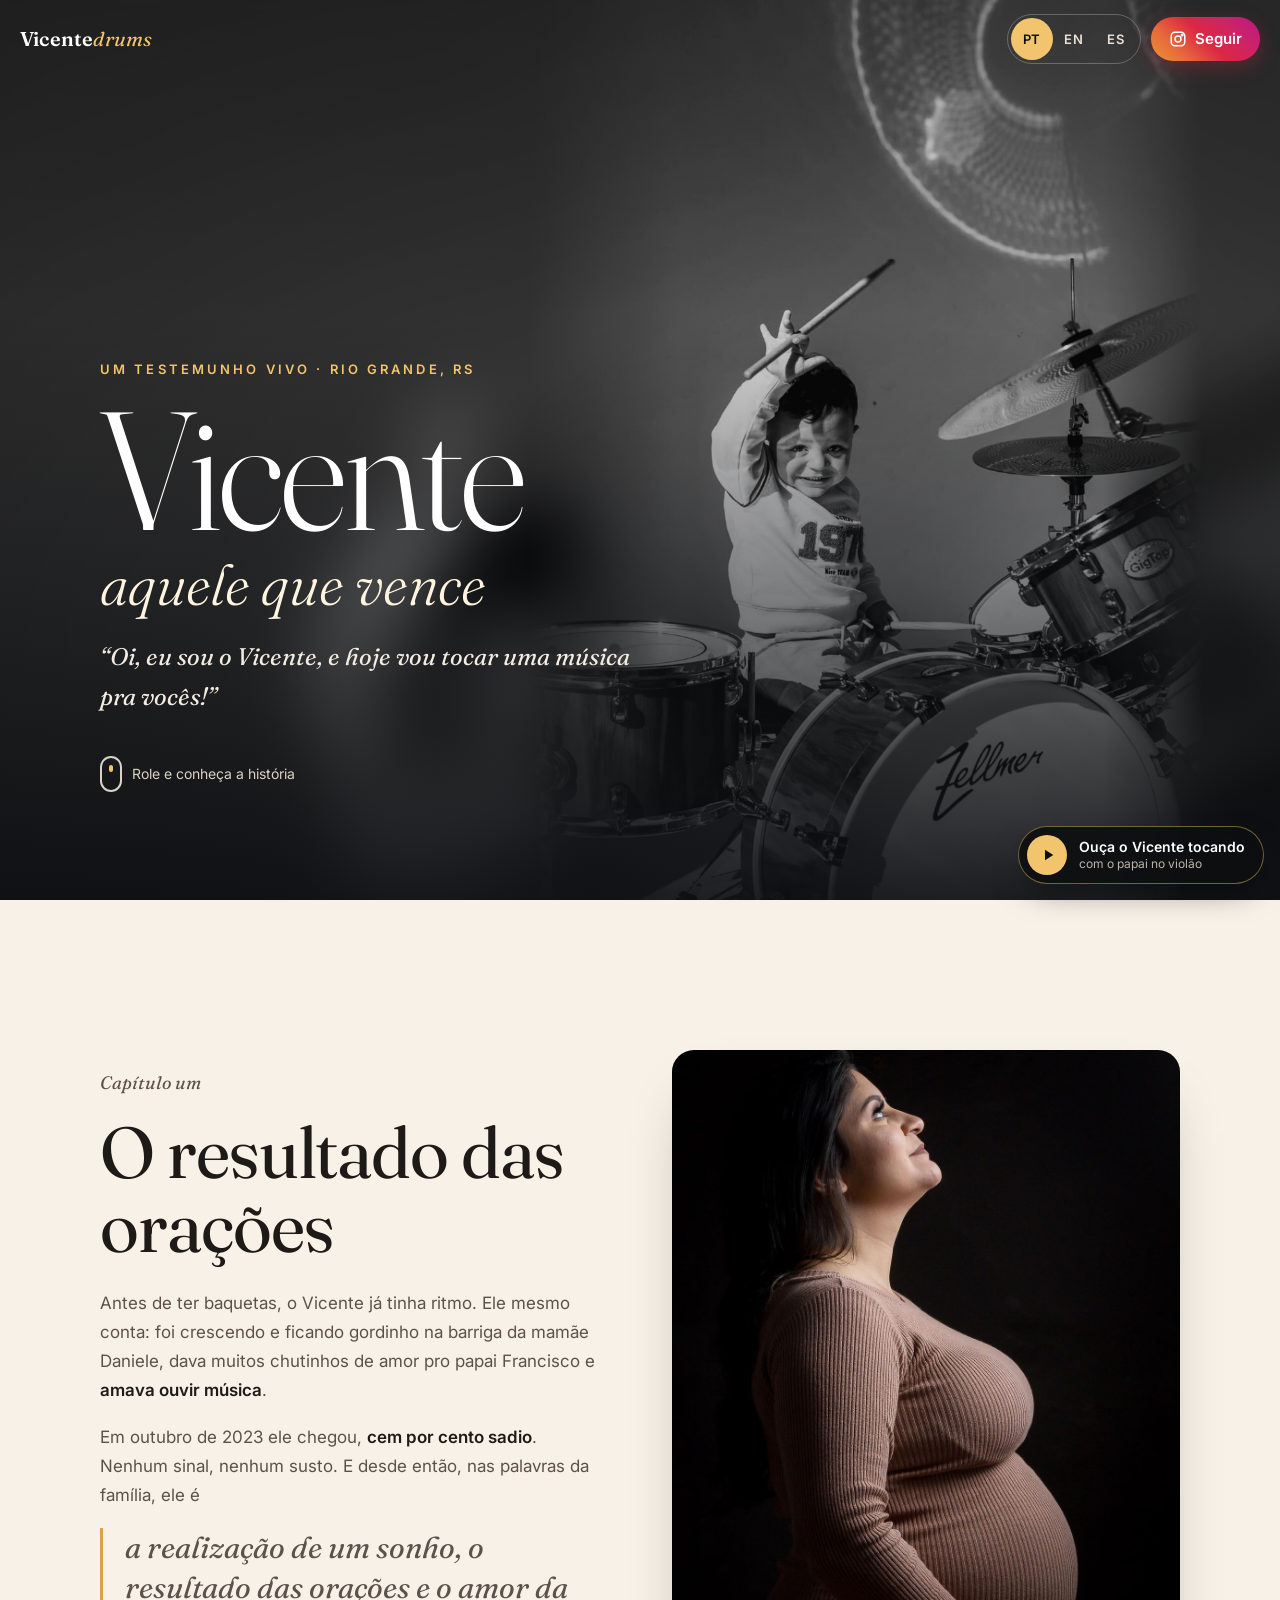
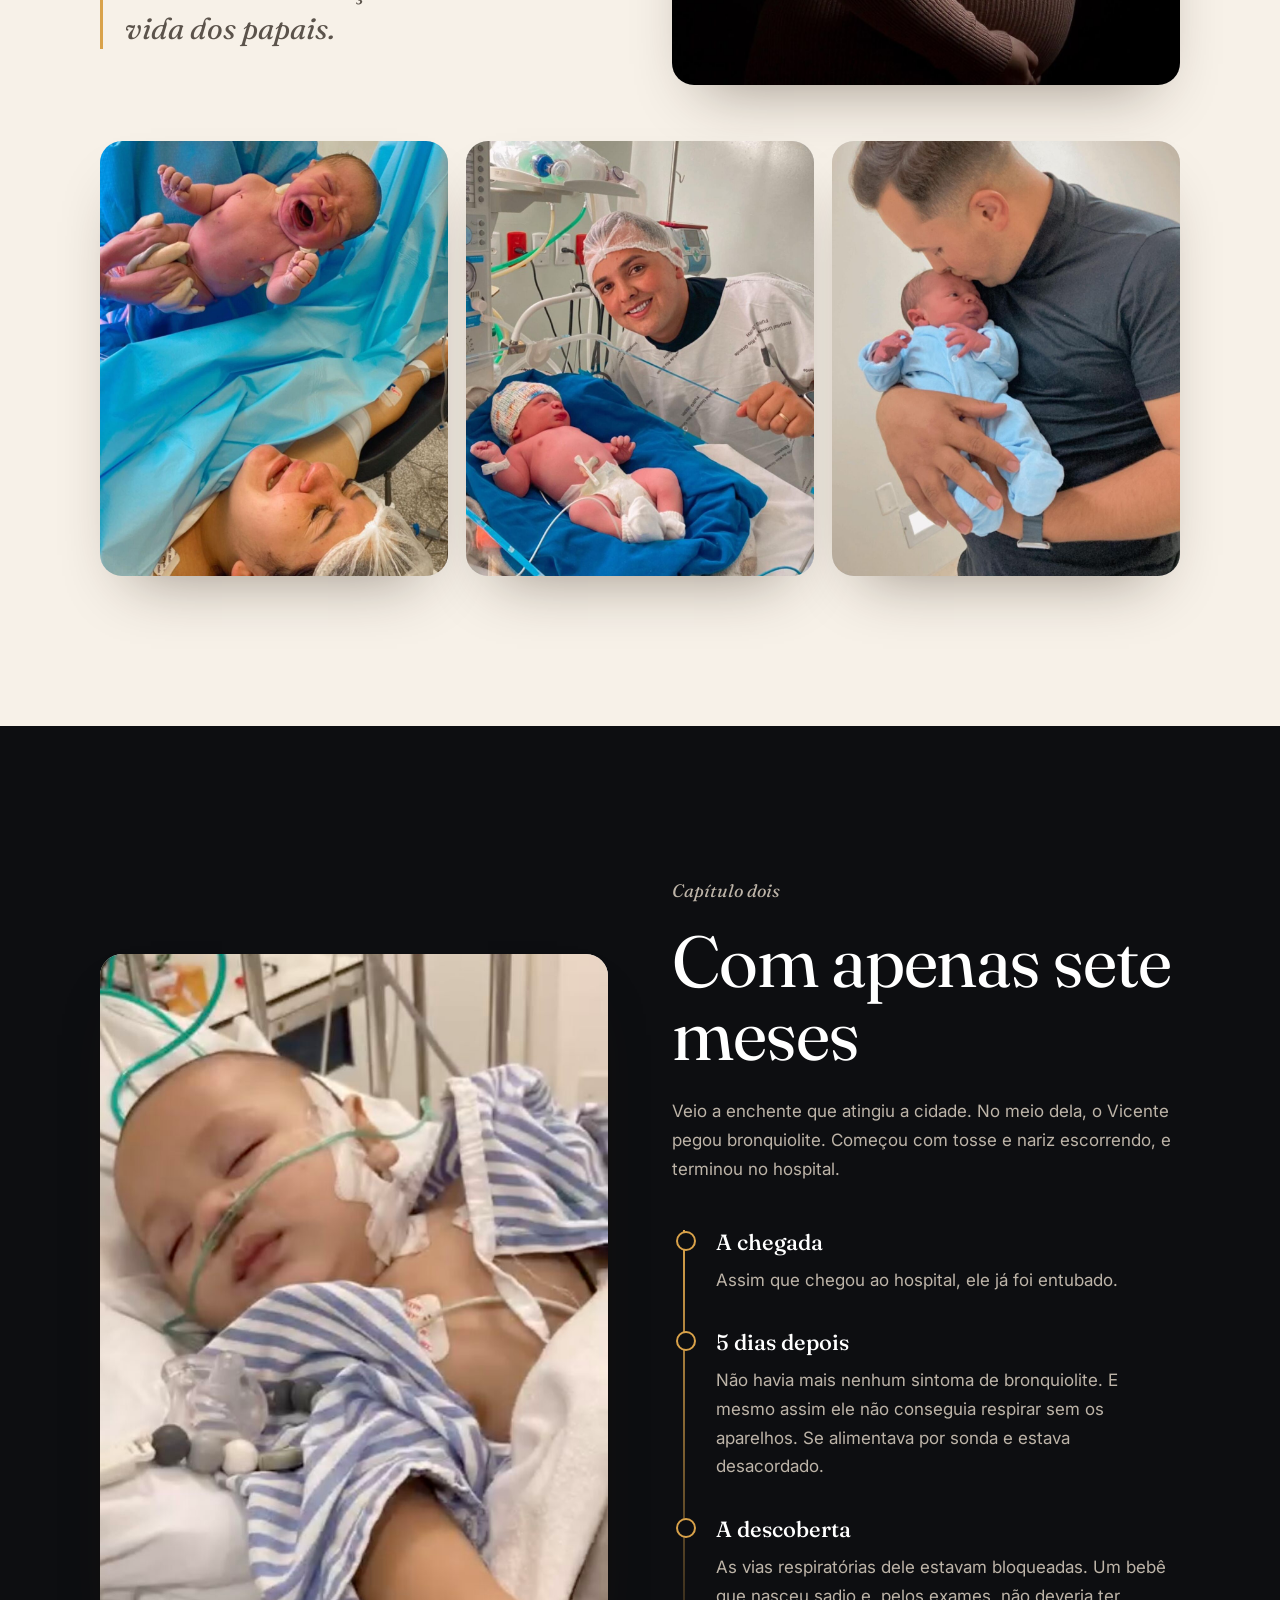
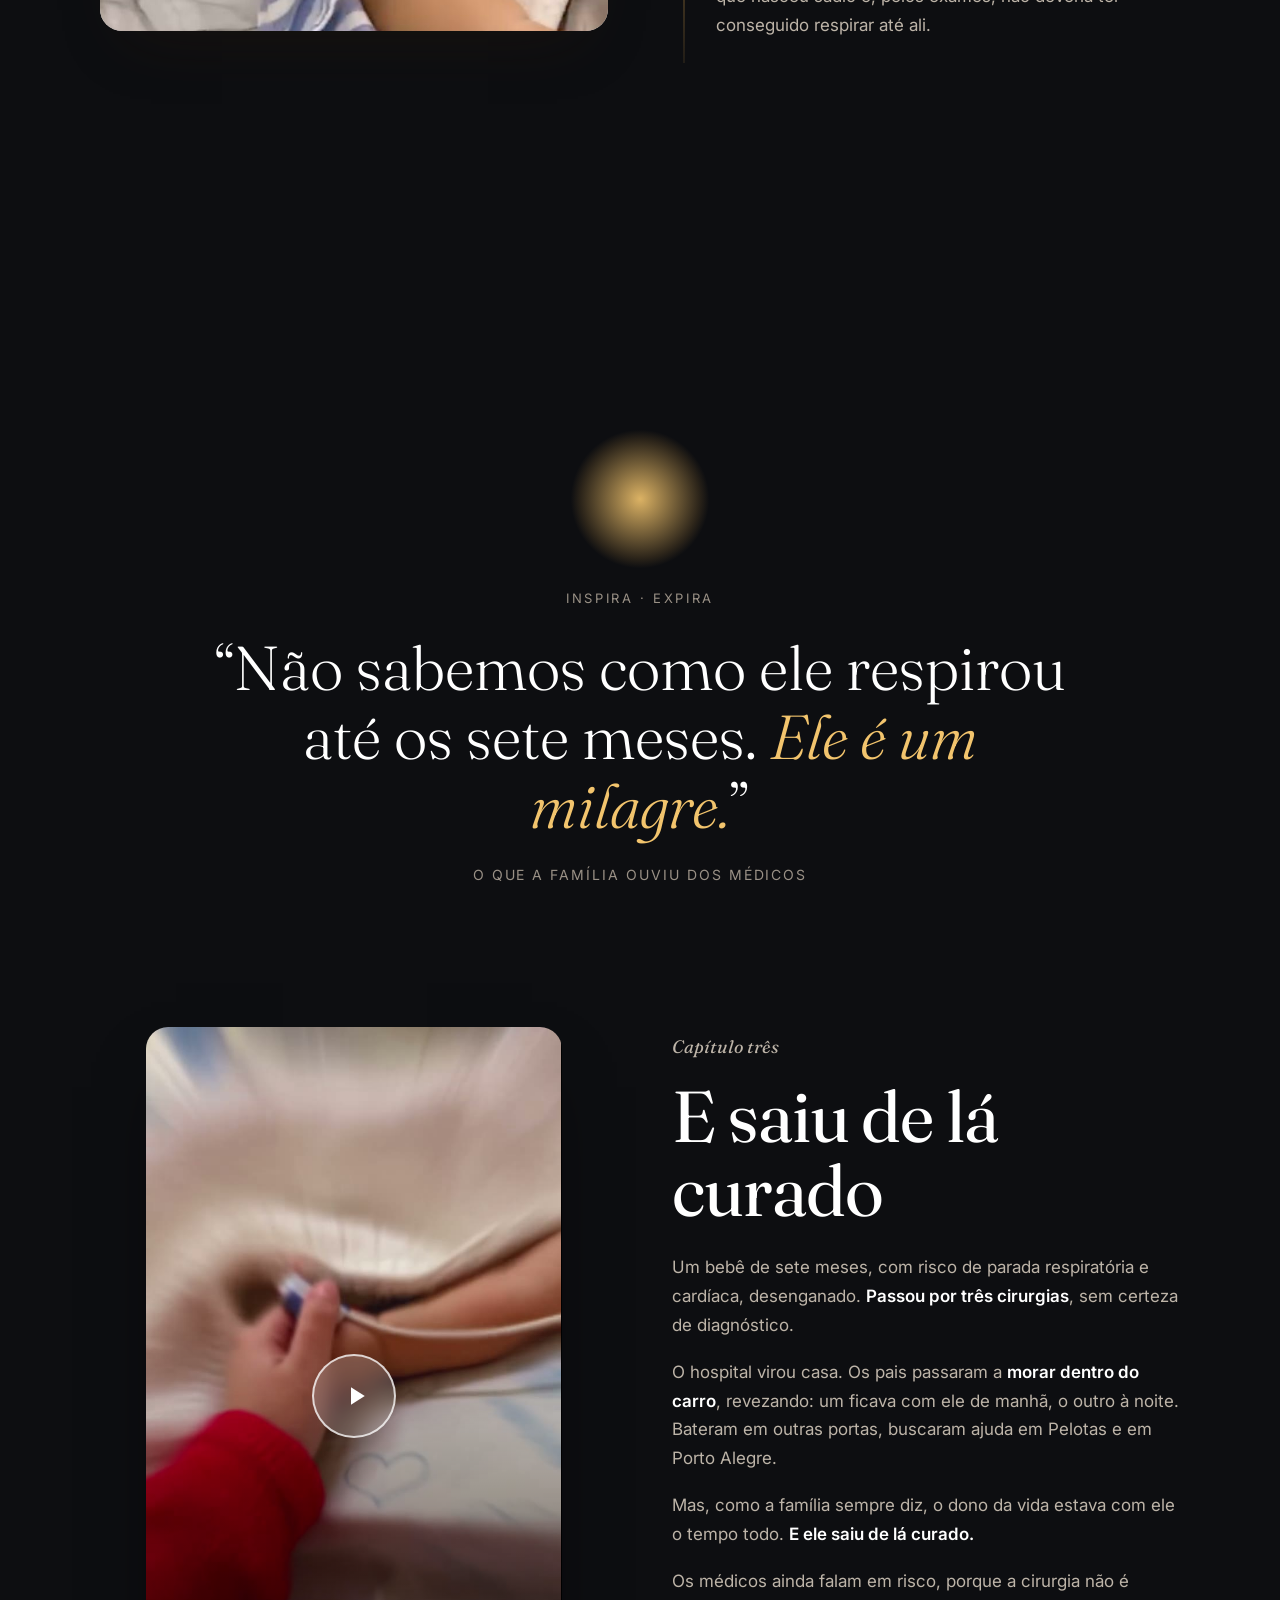
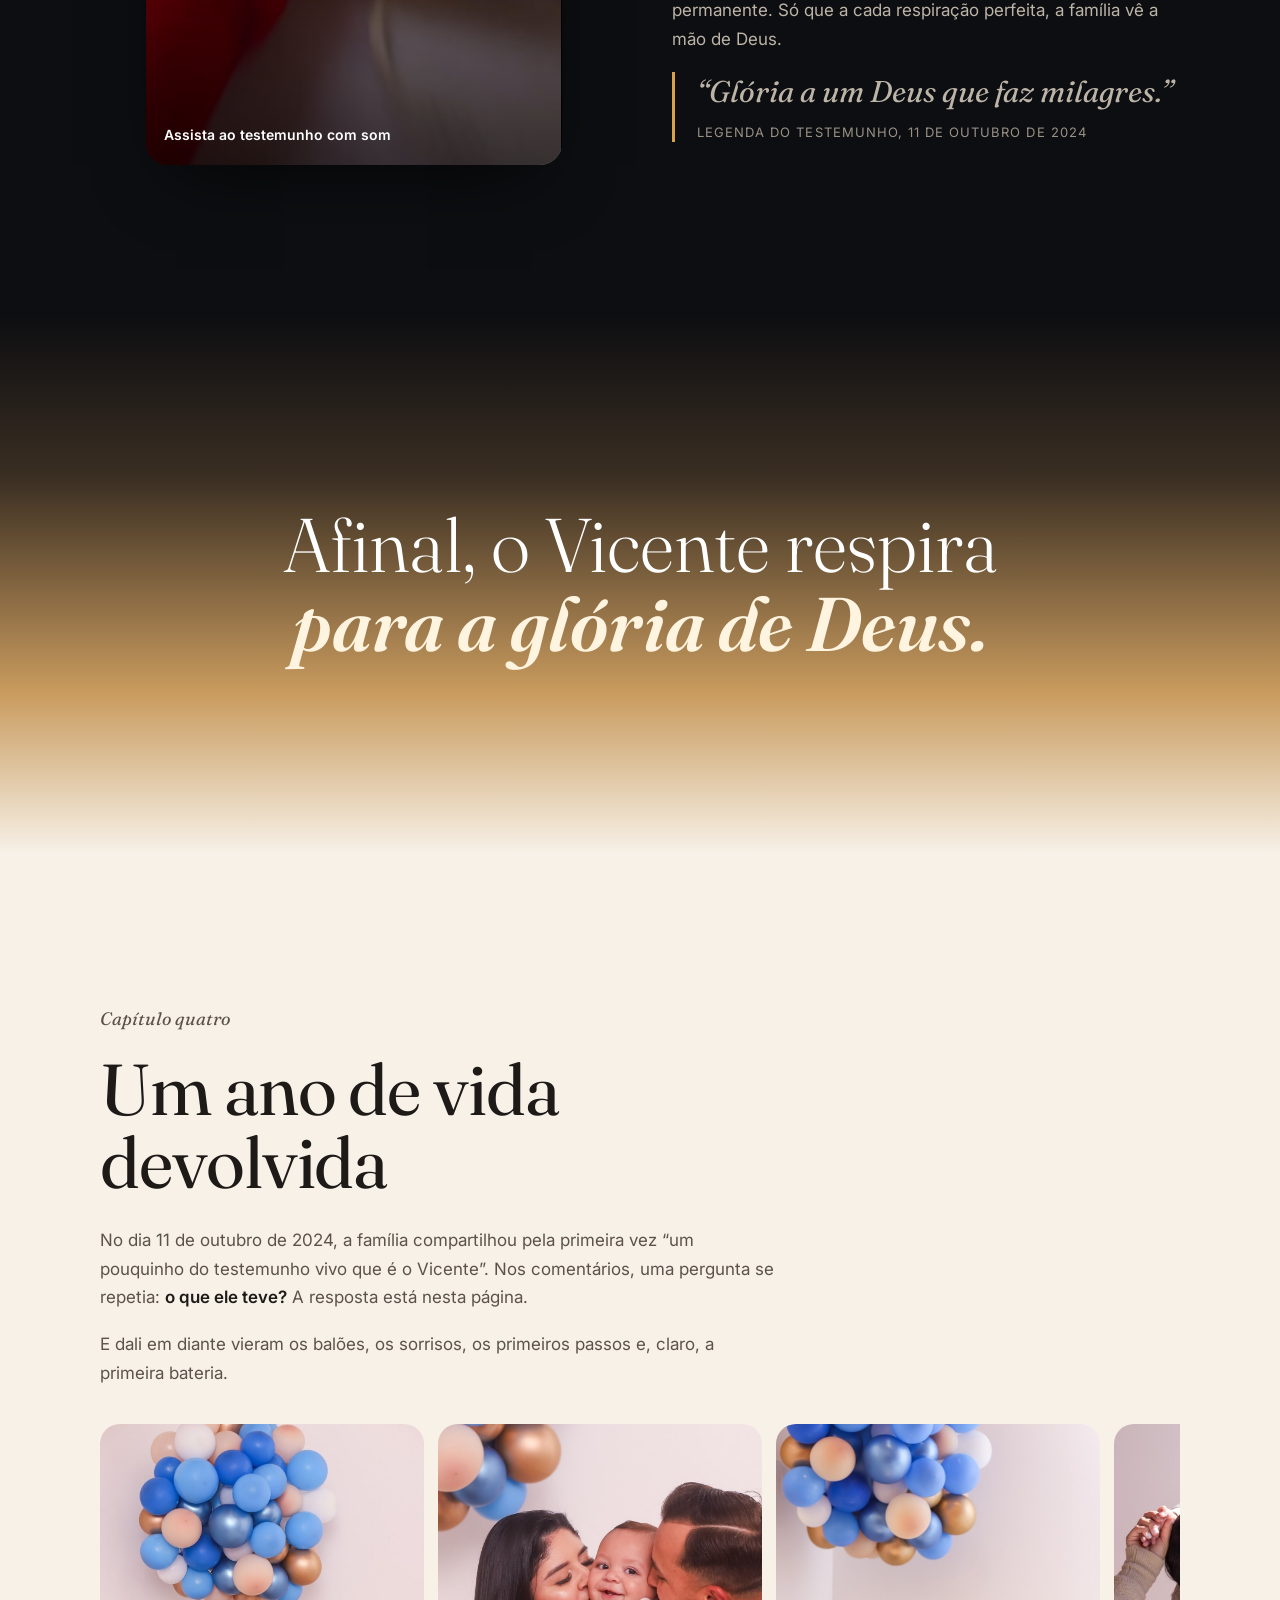
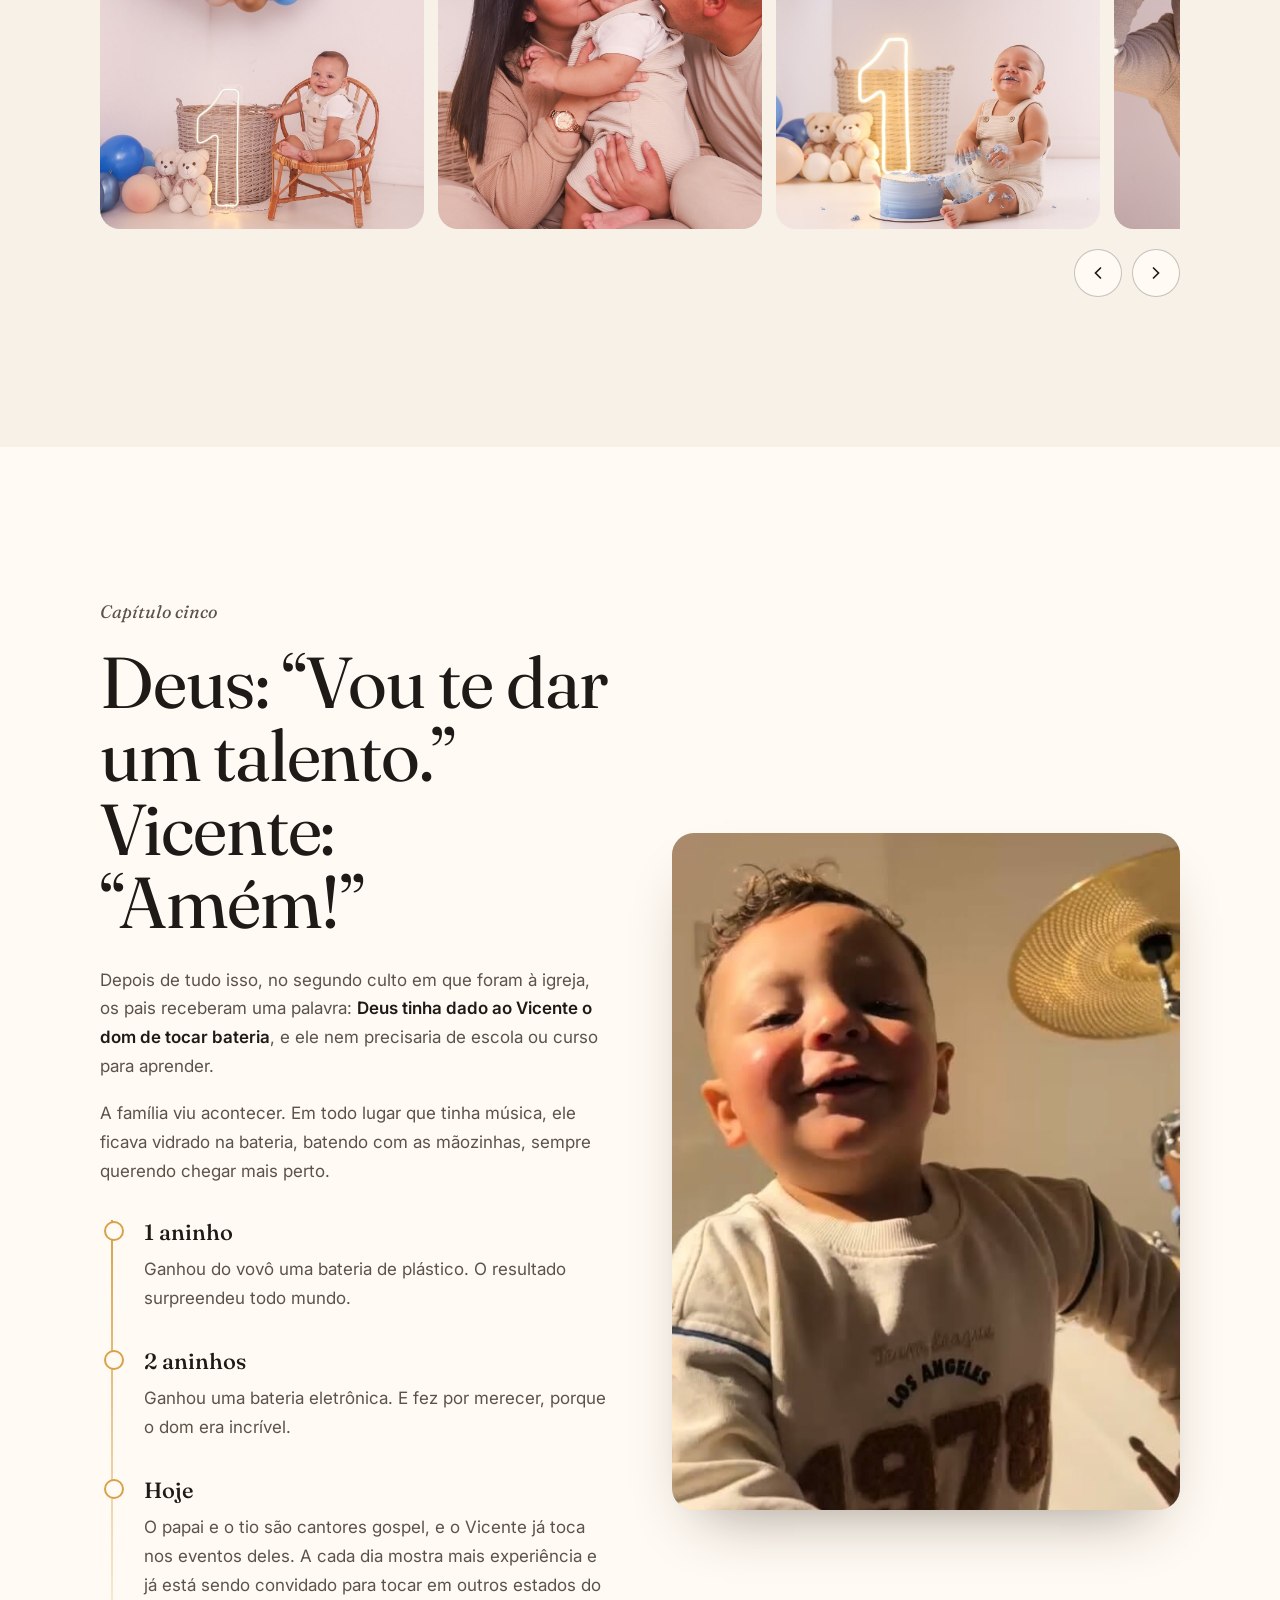
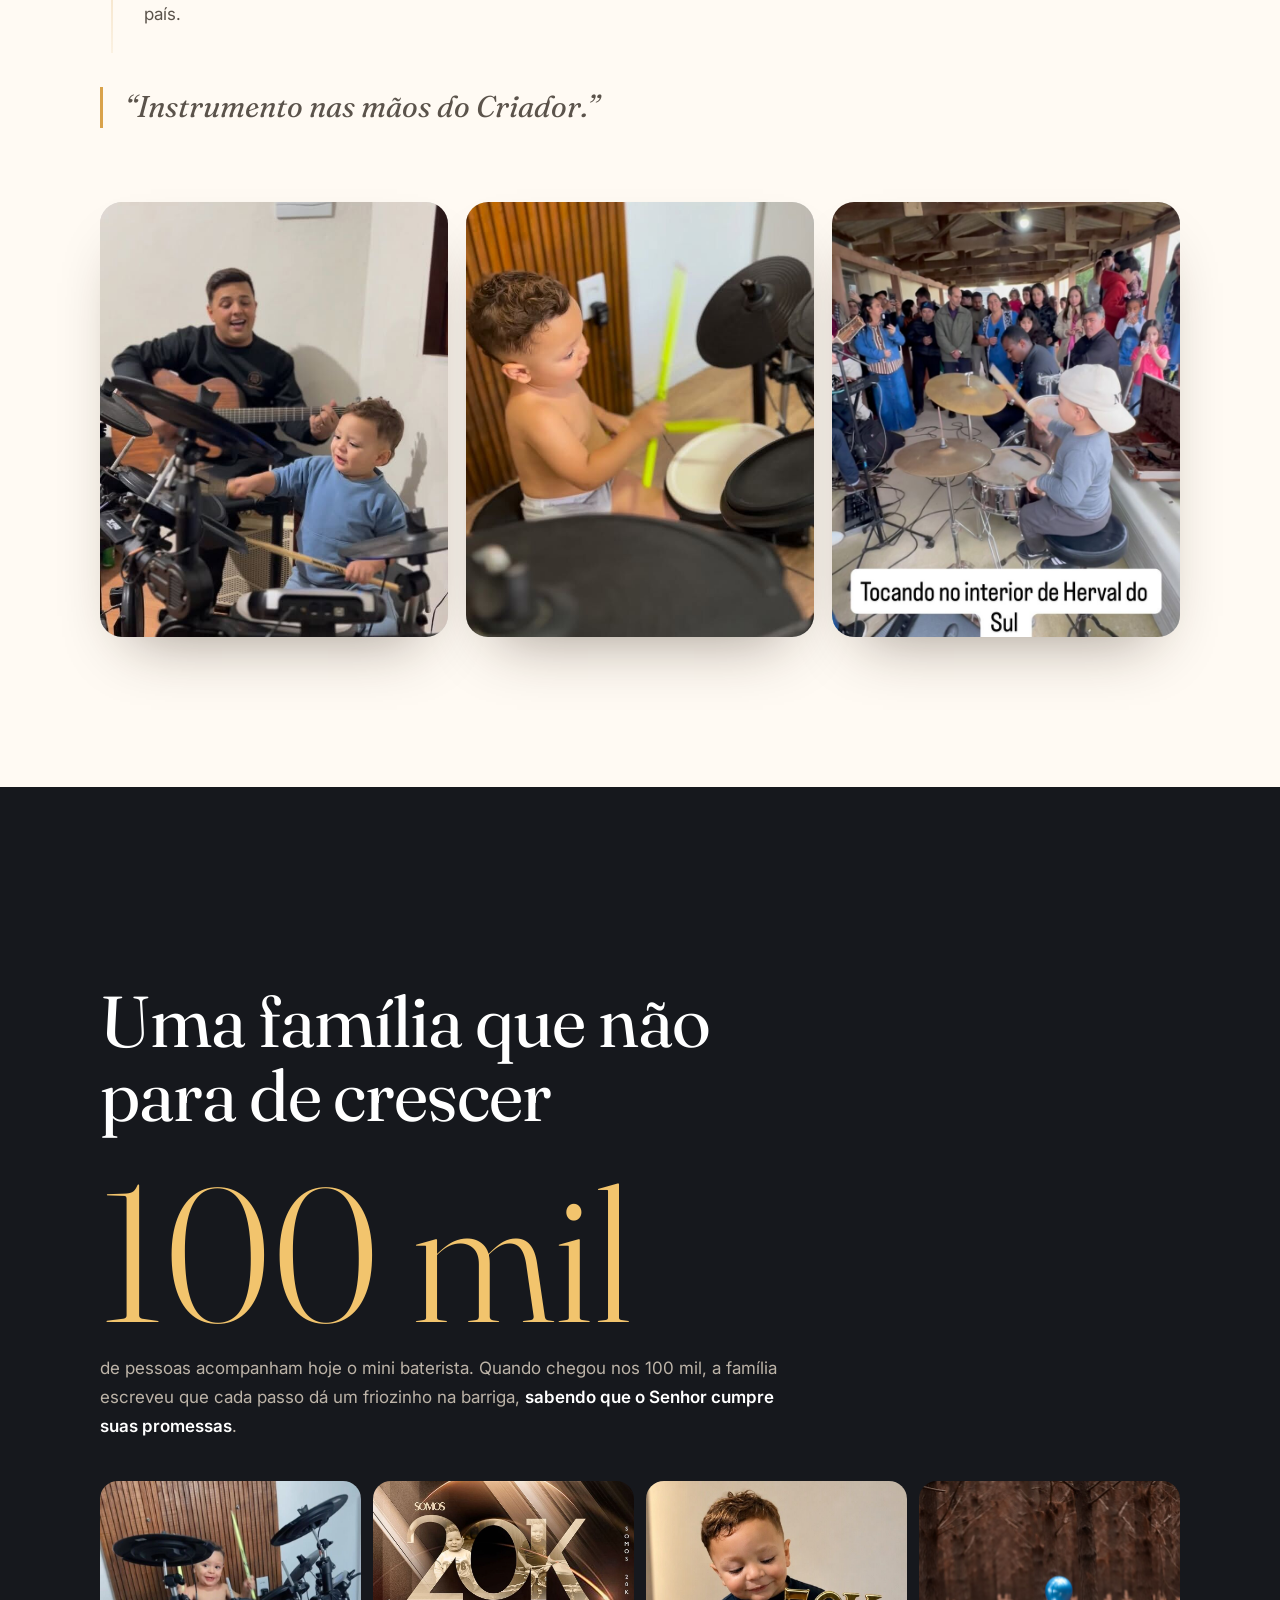
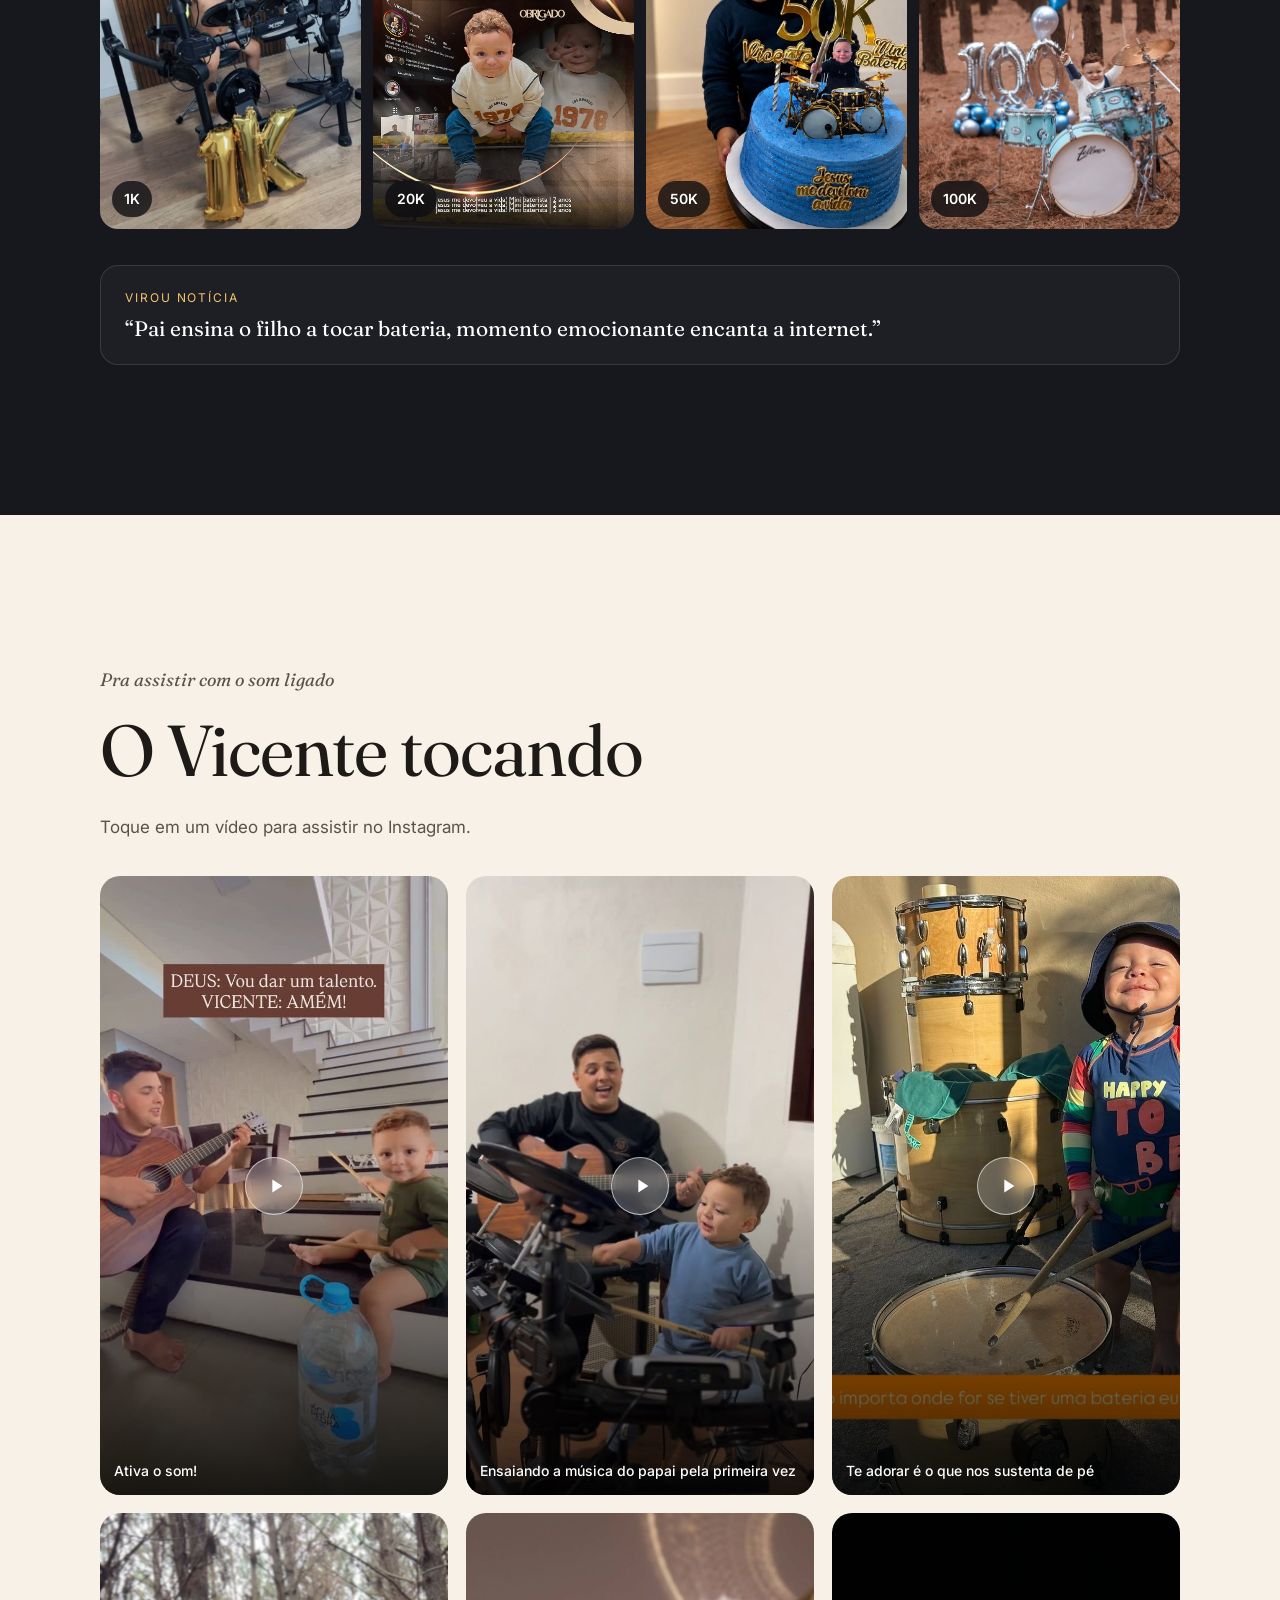
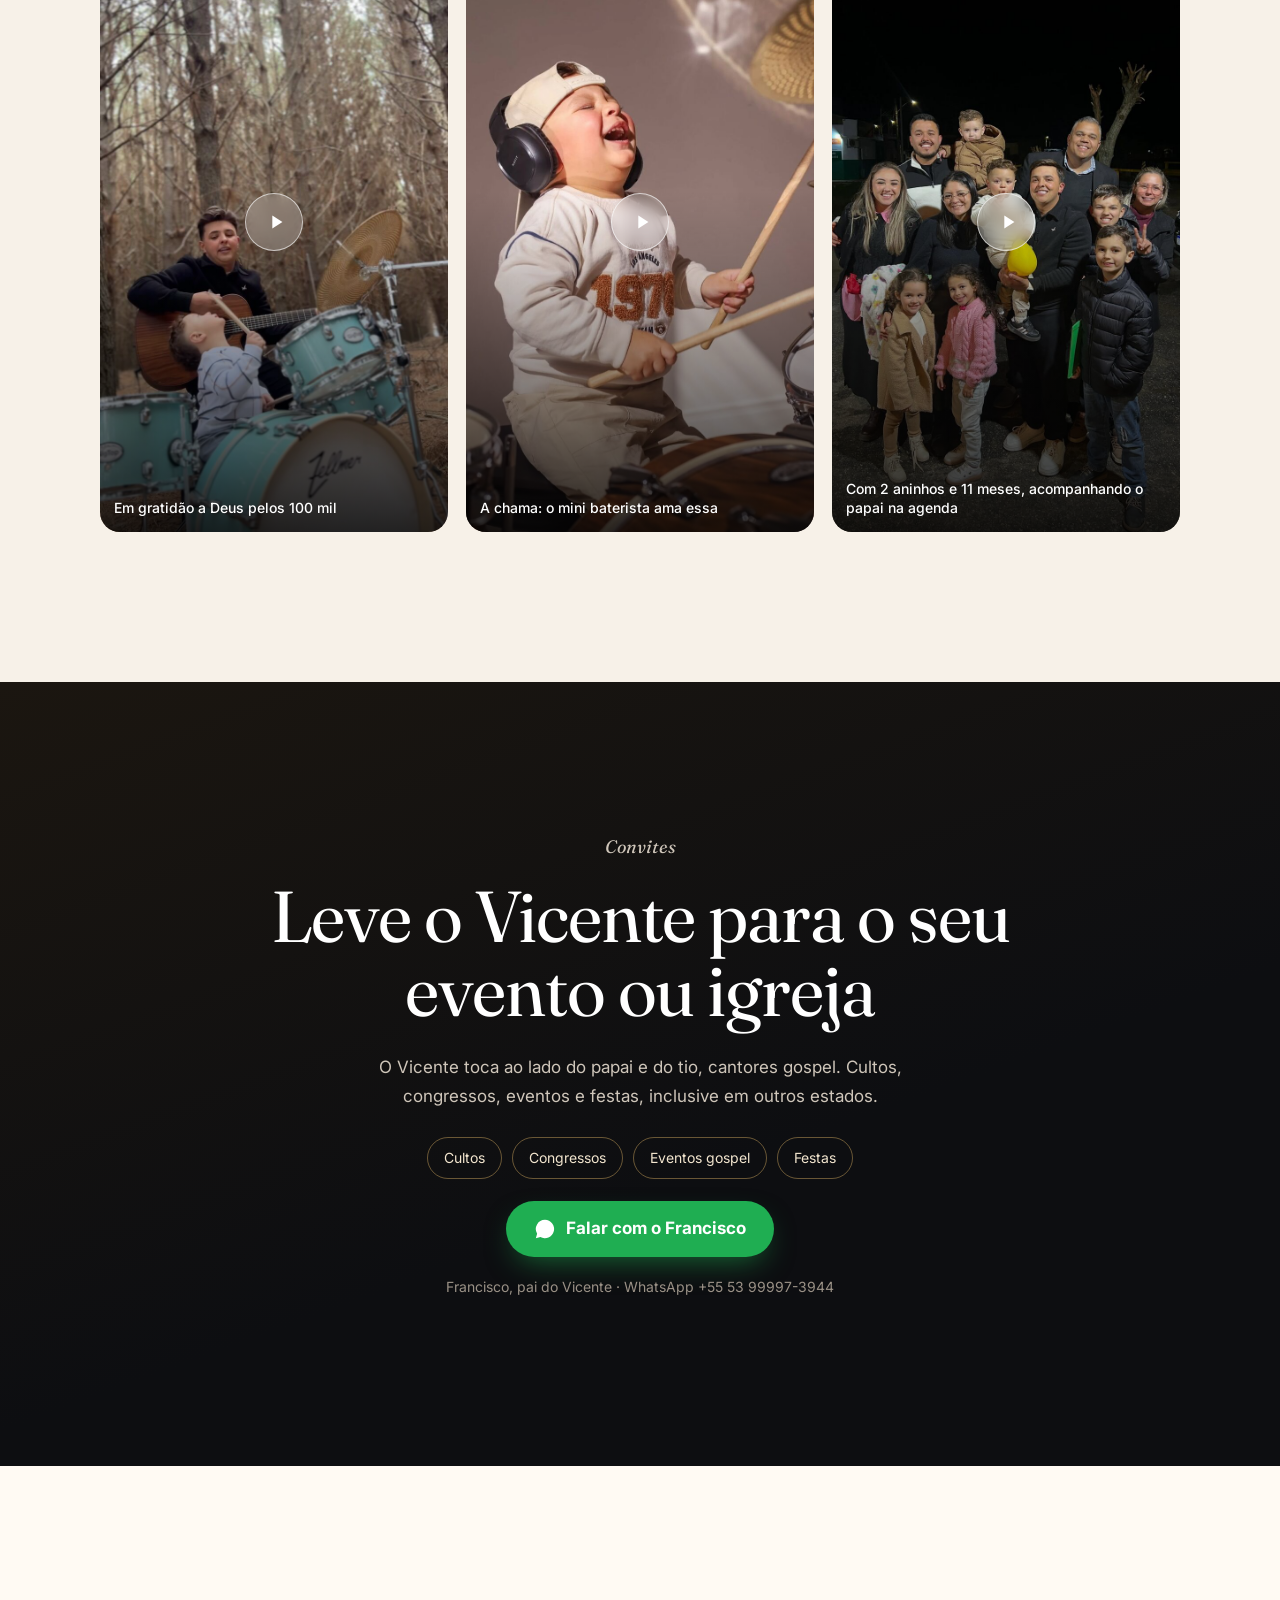
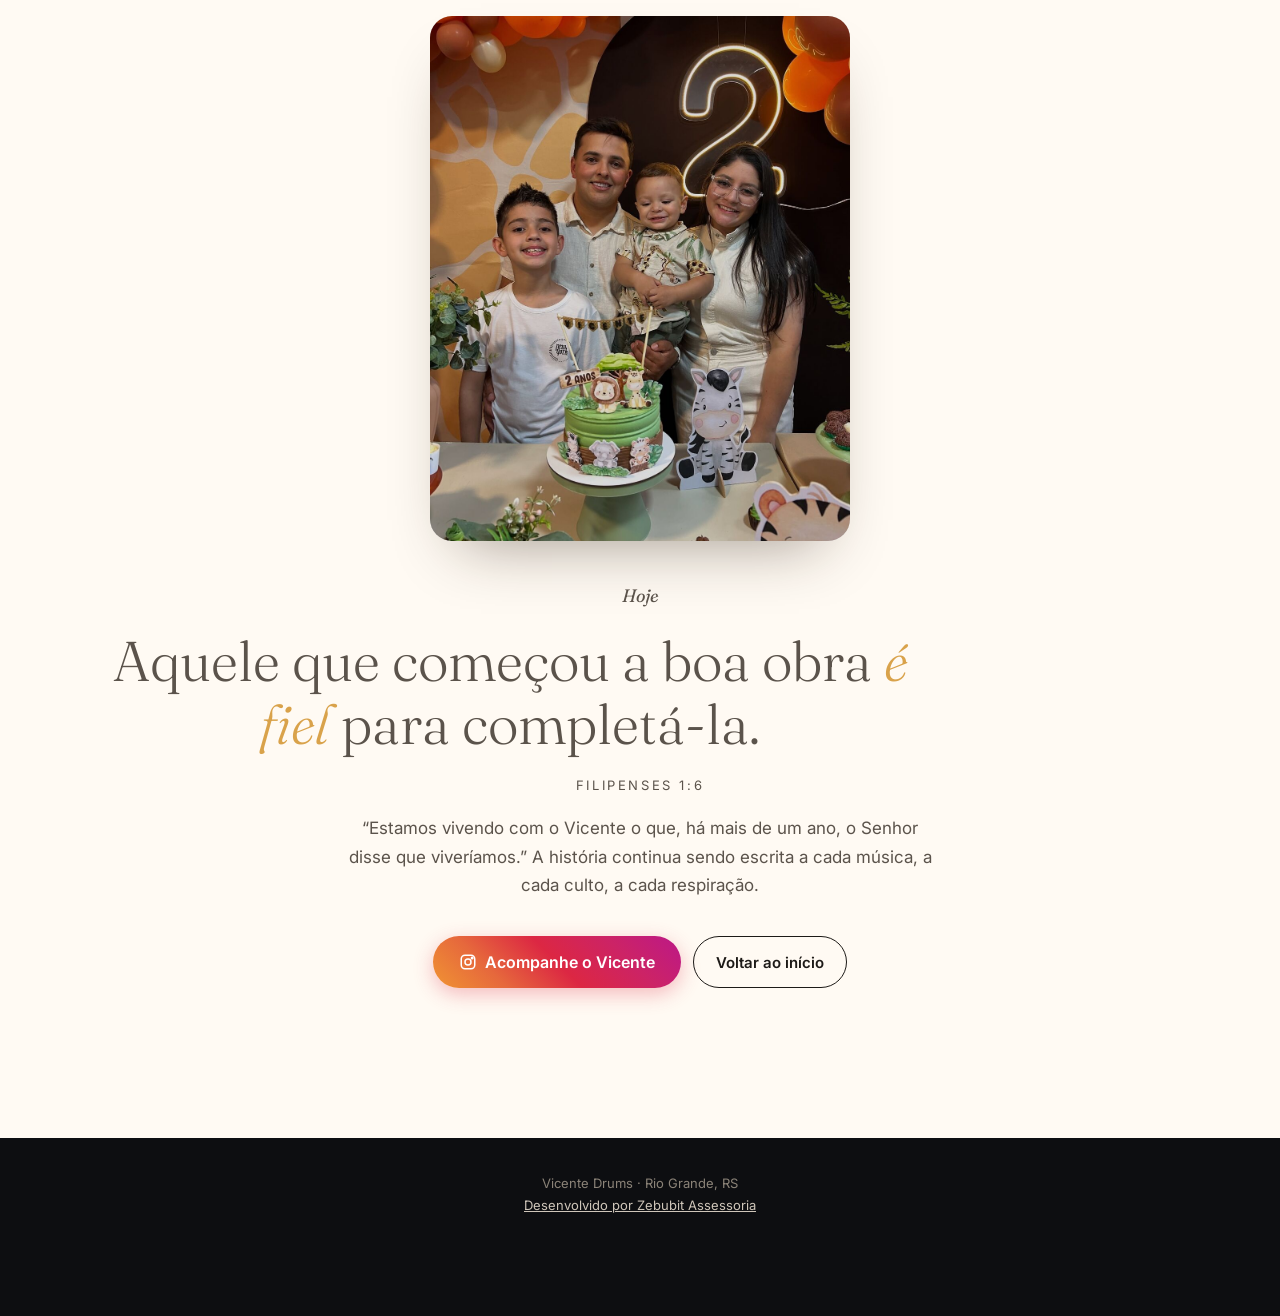
==== commit d53148c2: "Adiciona sexto reel e corrige capa do Ativa o som" ====
--- a/index.html
+++ b/index.html
@@ -193,7 +193,7 @@
       <h2>O Vicente tocando</h2>
       <p>Toque em um vídeo para assistir no Instagram.</p>
     </div>
-    <div class="reels"><a class="reel rv" href="https://www.instagram.com/reel/DUUIFPiAQDC/" target="_blank" rel="noopener"><img src="img/fone-riso.jpg" alt="" loading="lazy"><div class="play"><svg viewBox="0 0 24 24" fill="#fff"><path d="M8 5v14l11-7z"/></svg></div><span>Ativa o som!</span></a><a class="reel rv d1" href="https://www.instagram.com/reel/Da-nTHERC54/" target="_blank" rel="noopener"><img src="img/papai-violao.jpg" alt="" loading="lazy"><div class="play"><svg viewBox="0 0 24 24" fill="#fff"><path d="M8 5v14l11-7z"/></svg></div><span>Ensaiando a música do papai pela primeira vez</span></a><a class="reel rv d2" href="https://www.instagram.com/reel/DXp4K47j1q_/" target="_blank" rel="noopener"><img src="img/chapeu.jpg" alt="" loading="lazy"><div class="play"><svg viewBox="0 0 24 24" fill="#fff"><path d="M8 5v14l11-7z"/></svg></div><span>Te adorar é o que nos sustenta de pé</span></a><a class="reel rv" href="https://www.instagram.com/reel/DdXdqI4P-_u/" target="_blank" rel="noopener"><img src="img/floresta.jpg" alt="" loading="lazy"><div class="play"><svg viewBox="0 0 24 24" fill="#fff"><path d="M8 5v14l11-7z"/></svg></div><span>Em gratidão a Deus pelos 100 mil</span></a><a class="reel rv d1" href="https://www.instagram.com/reel/DdiBmXzxNul/" target="_blank" rel="noopener"><img src="img/noite-igreja.jpg" alt="" loading="lazy"><div class="play"><svg viewBox="0 0 24 24" fill="#fff"><path d="M8 5v14l11-7z"/></svg></div><span>Com 2 aninhos e 11 meses, acompanhando o papai na agenda</span></a></div>
+    <div class="reels"><a class="reel rv" href="https://www.instagram.com/reel/DUUIFPiAQDC/" target="_blank" rel="noopener"><img src="img/fone-sorriso.jpg" alt="" loading="lazy"><div class="play"><svg viewBox="0 0 24 24" fill="#fff"><path d="M8 5v14l11-7z"/></svg></div><span>Ativa o som!</span></a><a class="reel rv d1" href="https://www.instagram.com/reel/Da-nTHERC54/" target="_blank" rel="noopener"><img src="img/papai-violao.jpg" alt="" loading="lazy"><div class="play"><svg viewBox="0 0 24 24" fill="#fff"><path d="M8 5v14l11-7z"/></svg></div><span>Ensaiando a música do papai pela primeira vez</span></a><a class="reel rv d2" href="https://www.instagram.com/reel/DXp4K47j1q_/" target="_blank" rel="noopener"><img src="img/chapeu.jpg" alt="" loading="lazy"><div class="play"><svg viewBox="0 0 24 24" fill="#fff"><path d="M8 5v14l11-7z"/></svg></div><span>Te adorar é o que nos sustenta de pé</span></a><a class="reel rv" href="https://www.instagram.com/reel/DdXdqI4P-_u/" target="_blank" rel="noopener"><img src="img/floresta.jpg" alt="" loading="lazy"><div class="play"><svg viewBox="0 0 24 24" fill="#fff"><path d="M8 5v14l11-7z"/></svg></div><span>Em gratidão a Deus pelos 100 mil</span></a><a class="reel rv d1" href="https://www.instagram.com/reel/DdumxbAP5nf/" target="_blank" rel="noopener"><img src="img/fone-riso.jpg" alt="" loading="lazy"><div class="play"><svg viewBox="0 0 24 24" fill="#fff"><path d="M8 5v14l11-7z"/></svg></div><span>A chama: o mini baterista ama essa</span></a><a class="reel rv d2" href="https://www.instagram.com/reel/DdiBmXzxNul/" target="_blank" rel="noopener"><img src="img/noite-igreja.jpg" alt="" loading="lazy"><div class="play"><svg viewBox="0 0 24 24" fill="#fff"><path d="M8 5v14l11-7z"/></svg></div><span>Com 2 aninhos e 11 meses, acompanhando o papai na agenda</span></a></div>
   </div>
 </section>
 
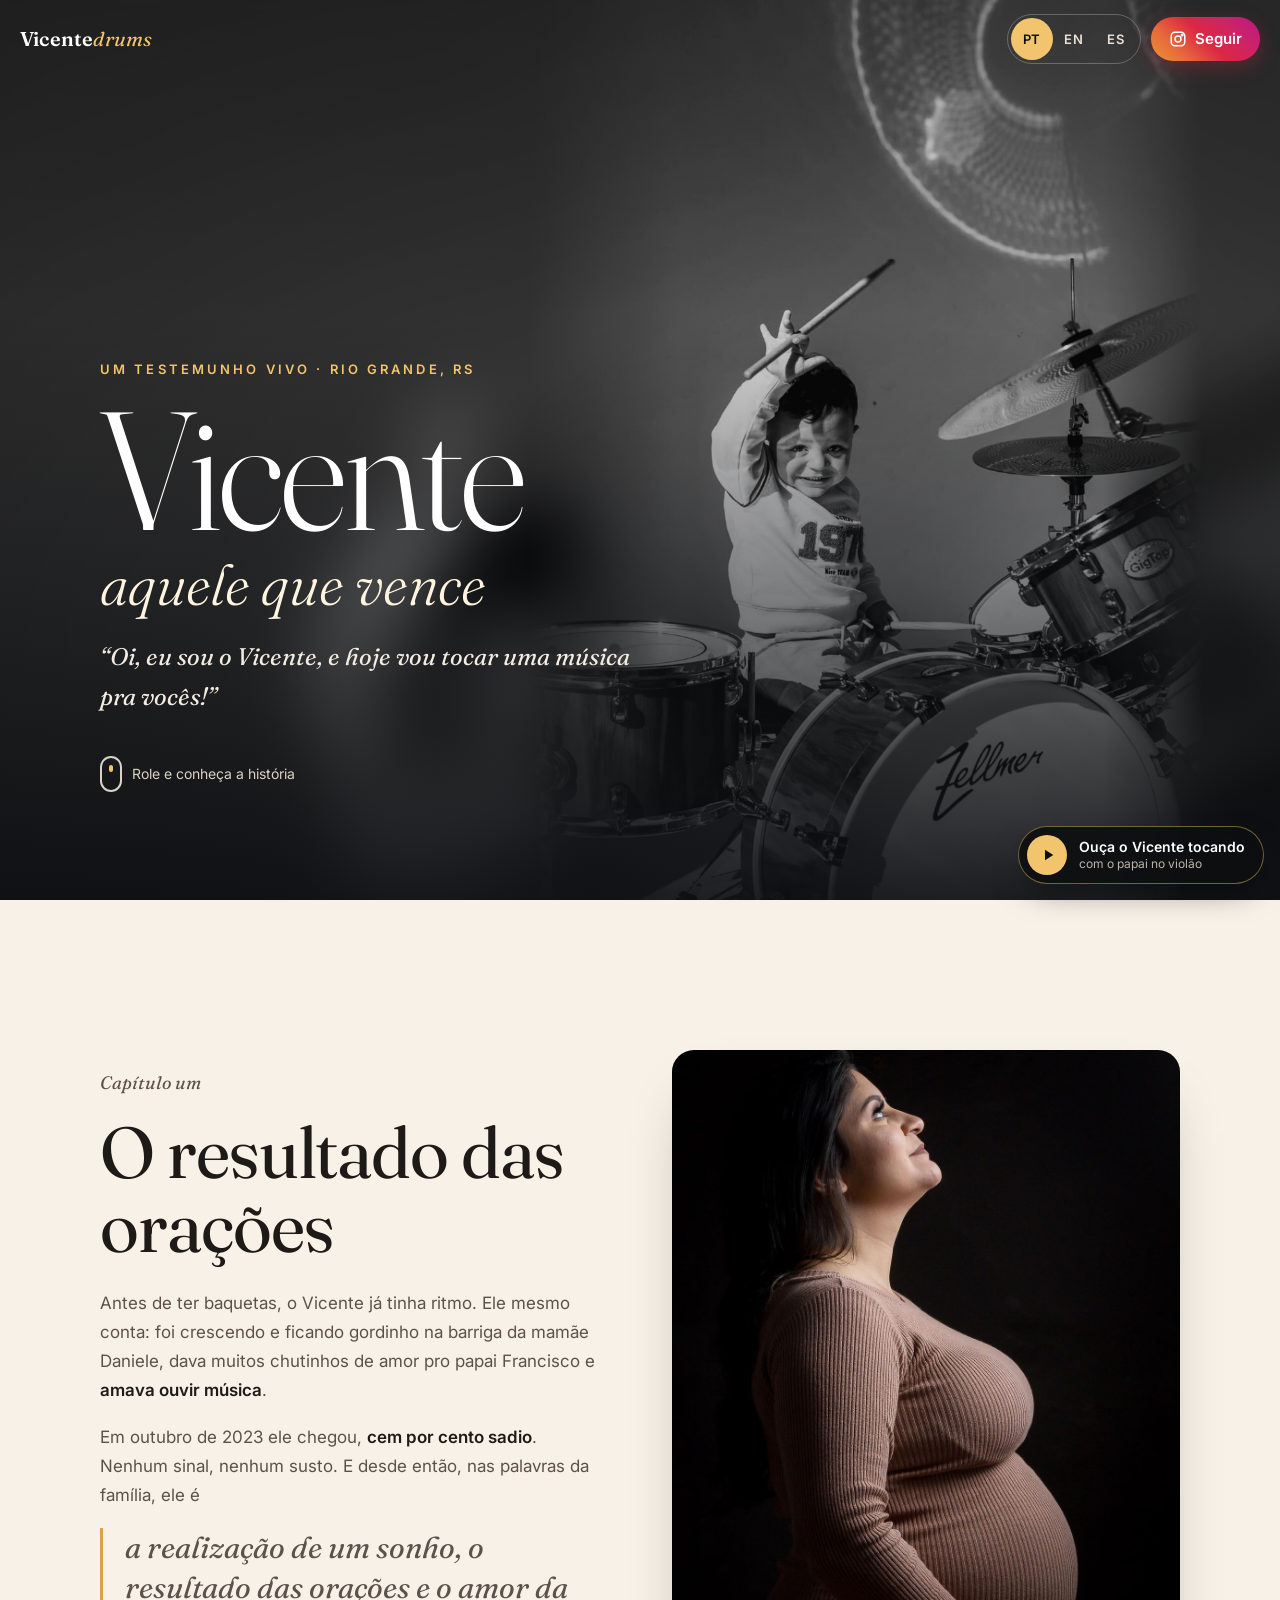
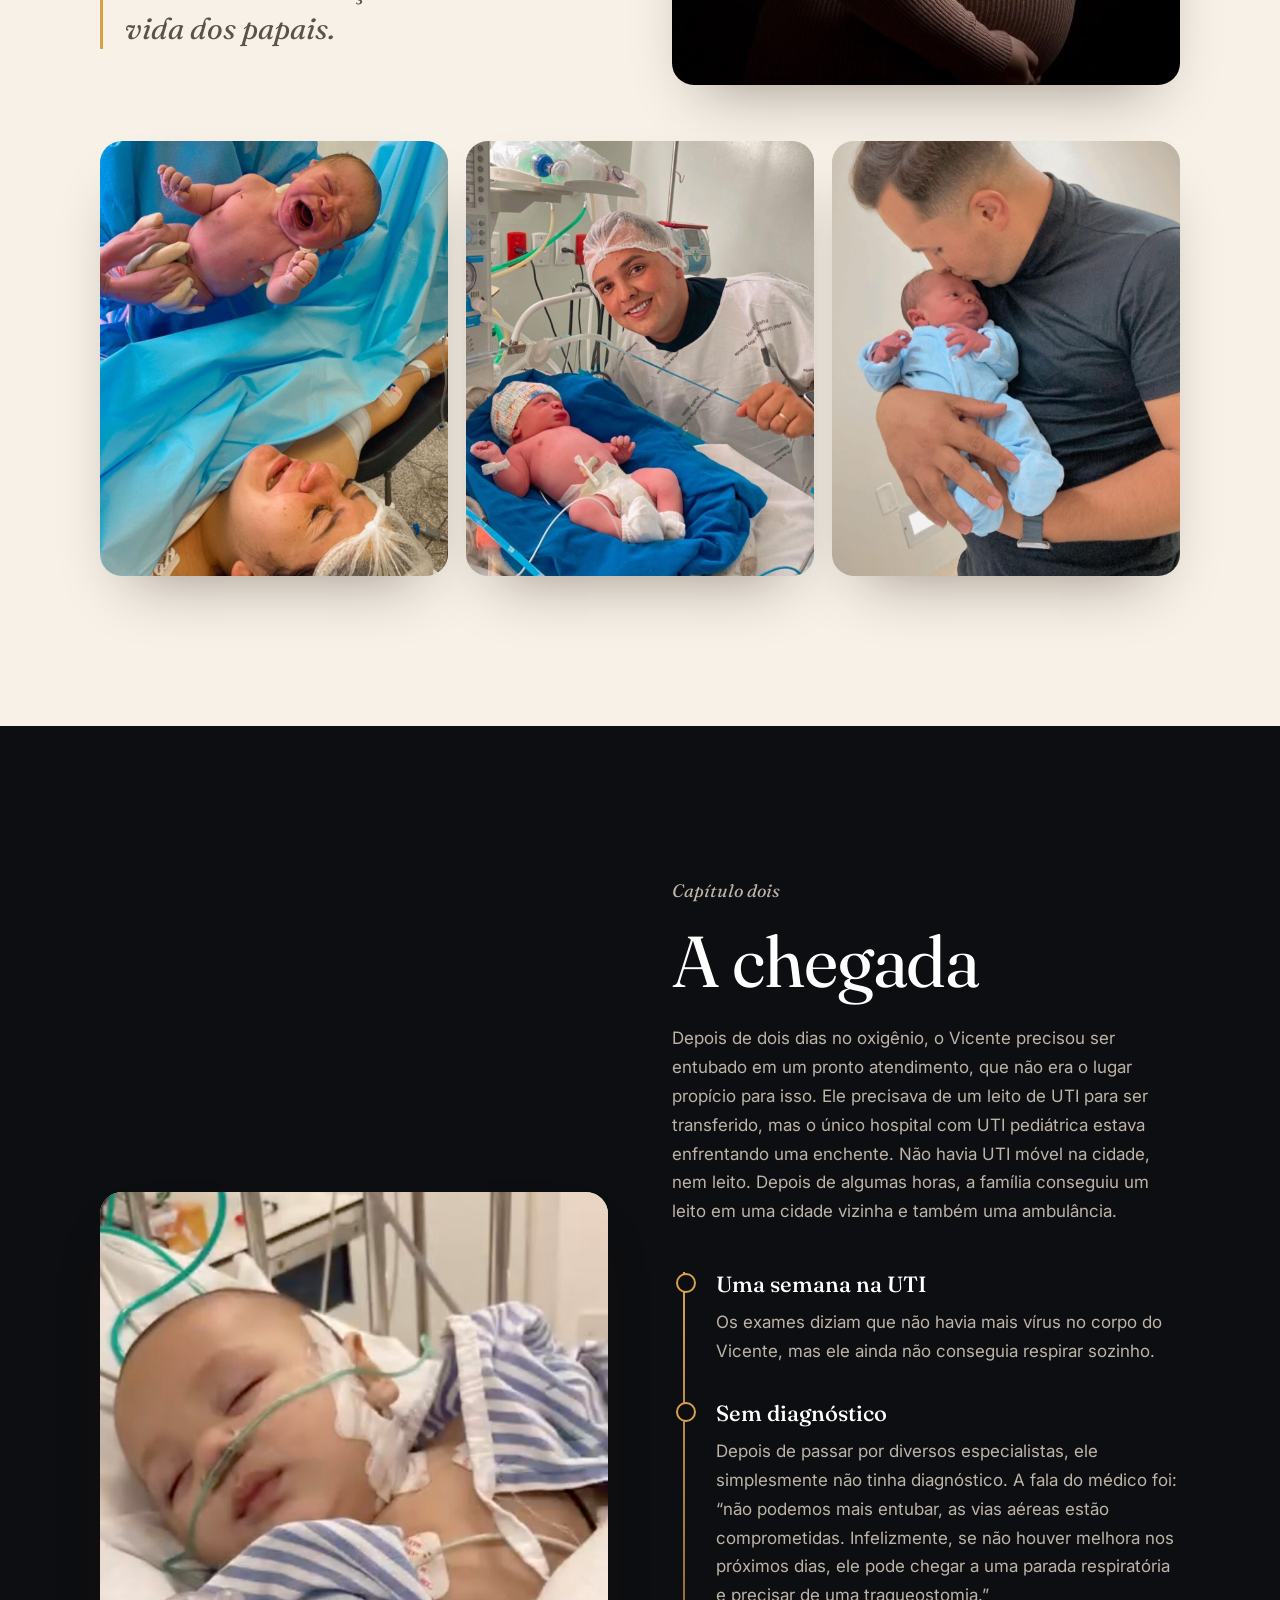
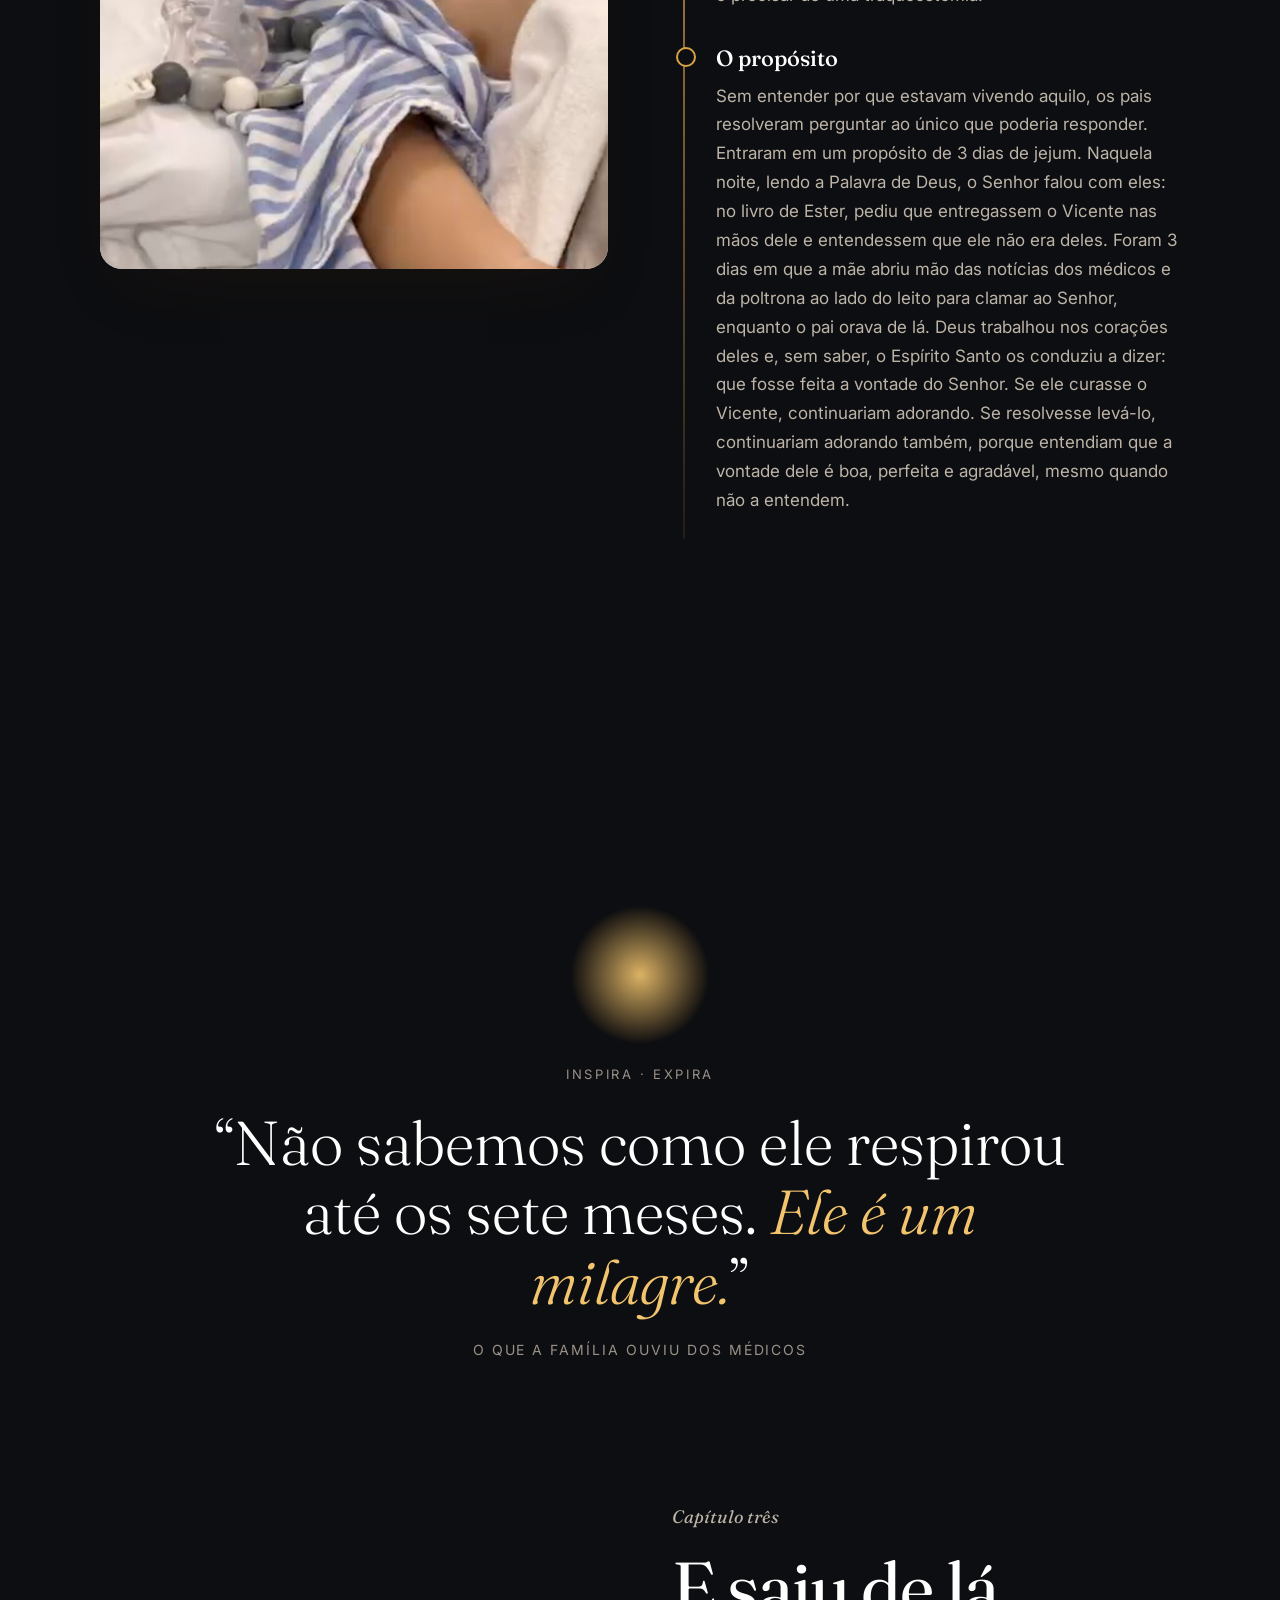
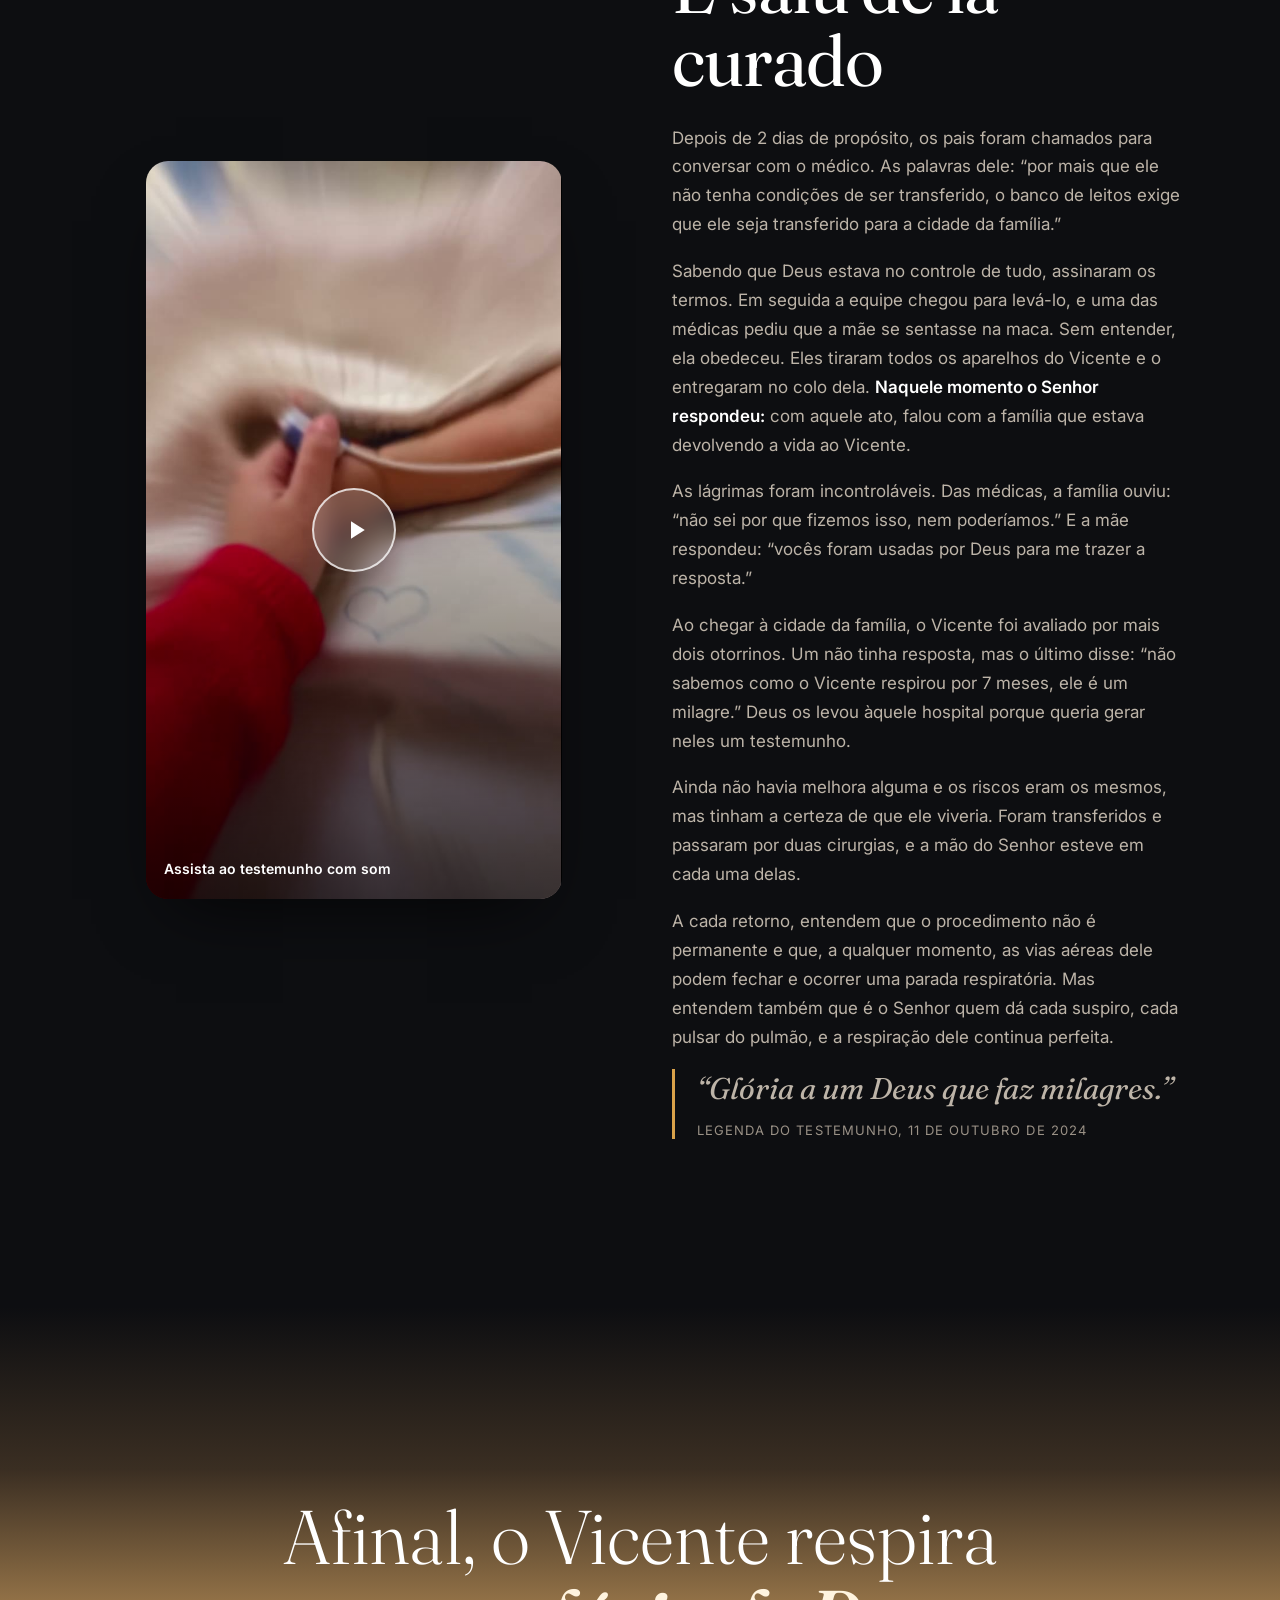
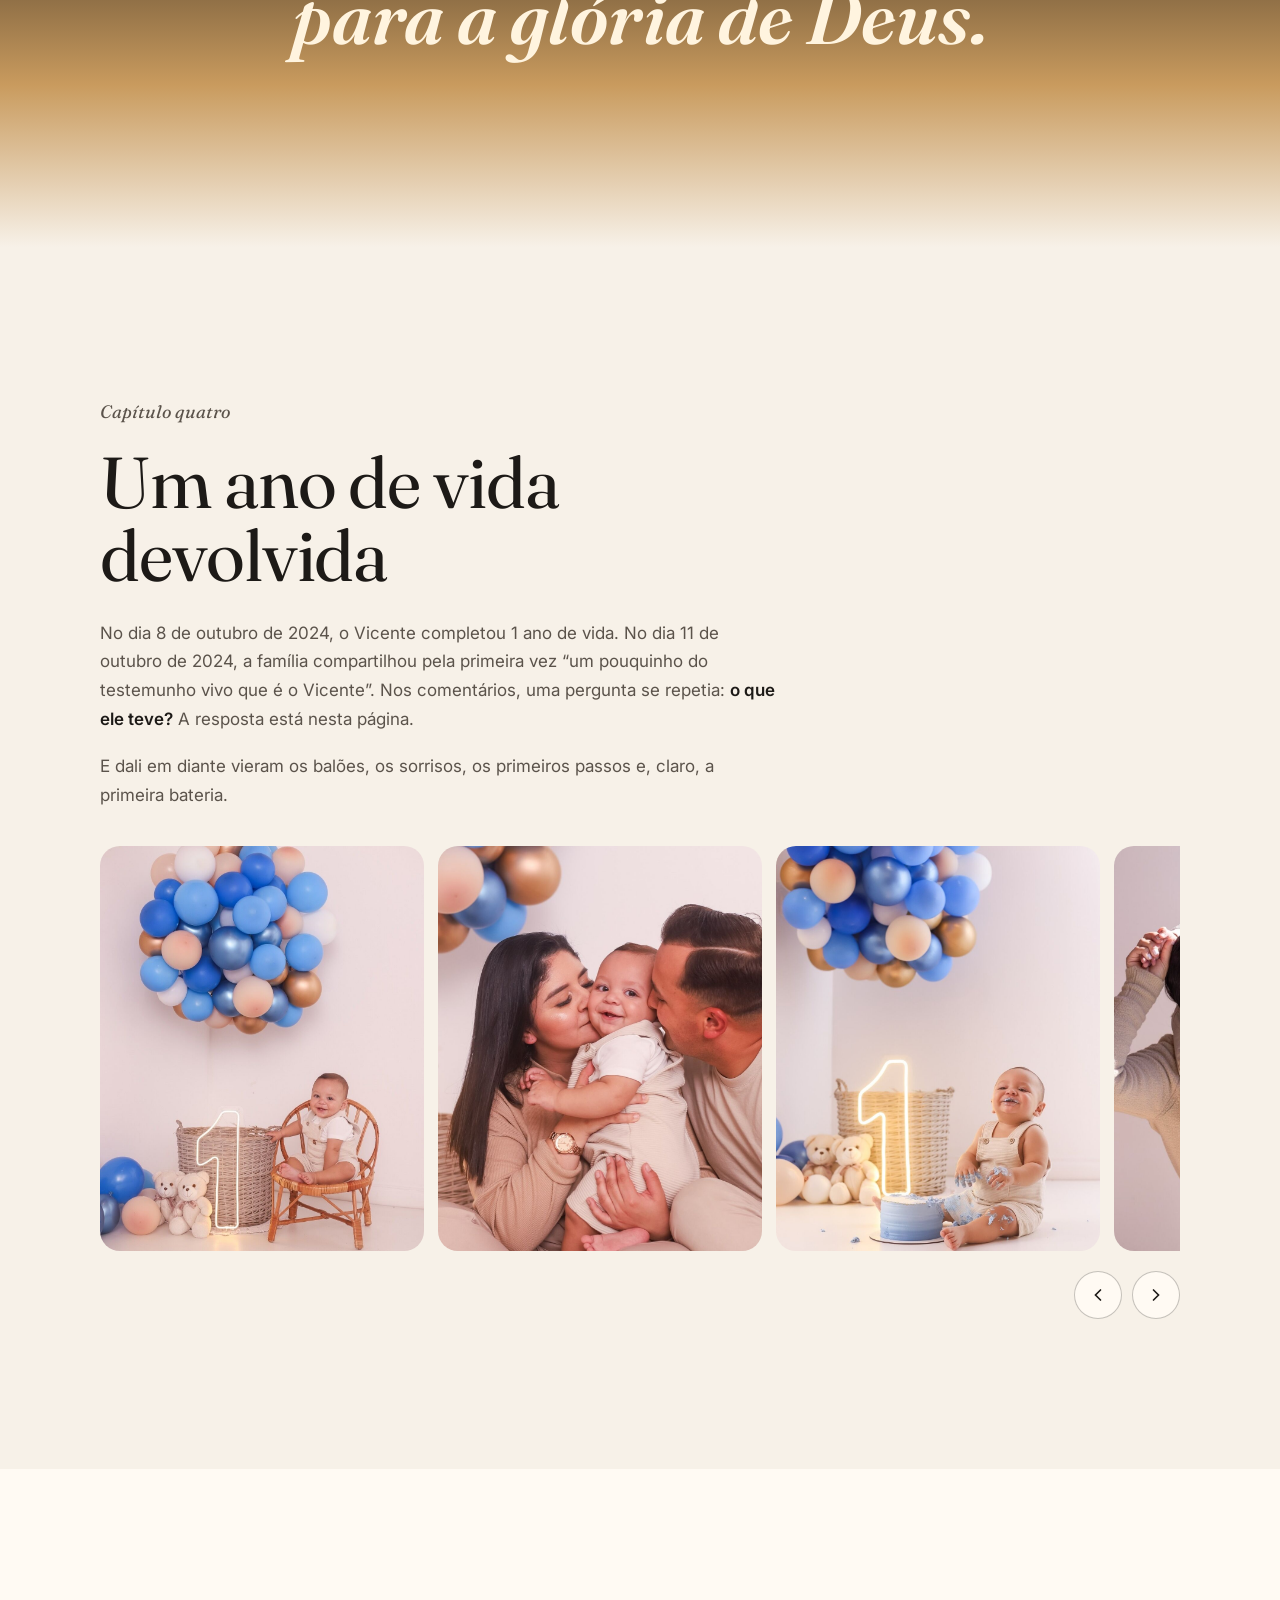
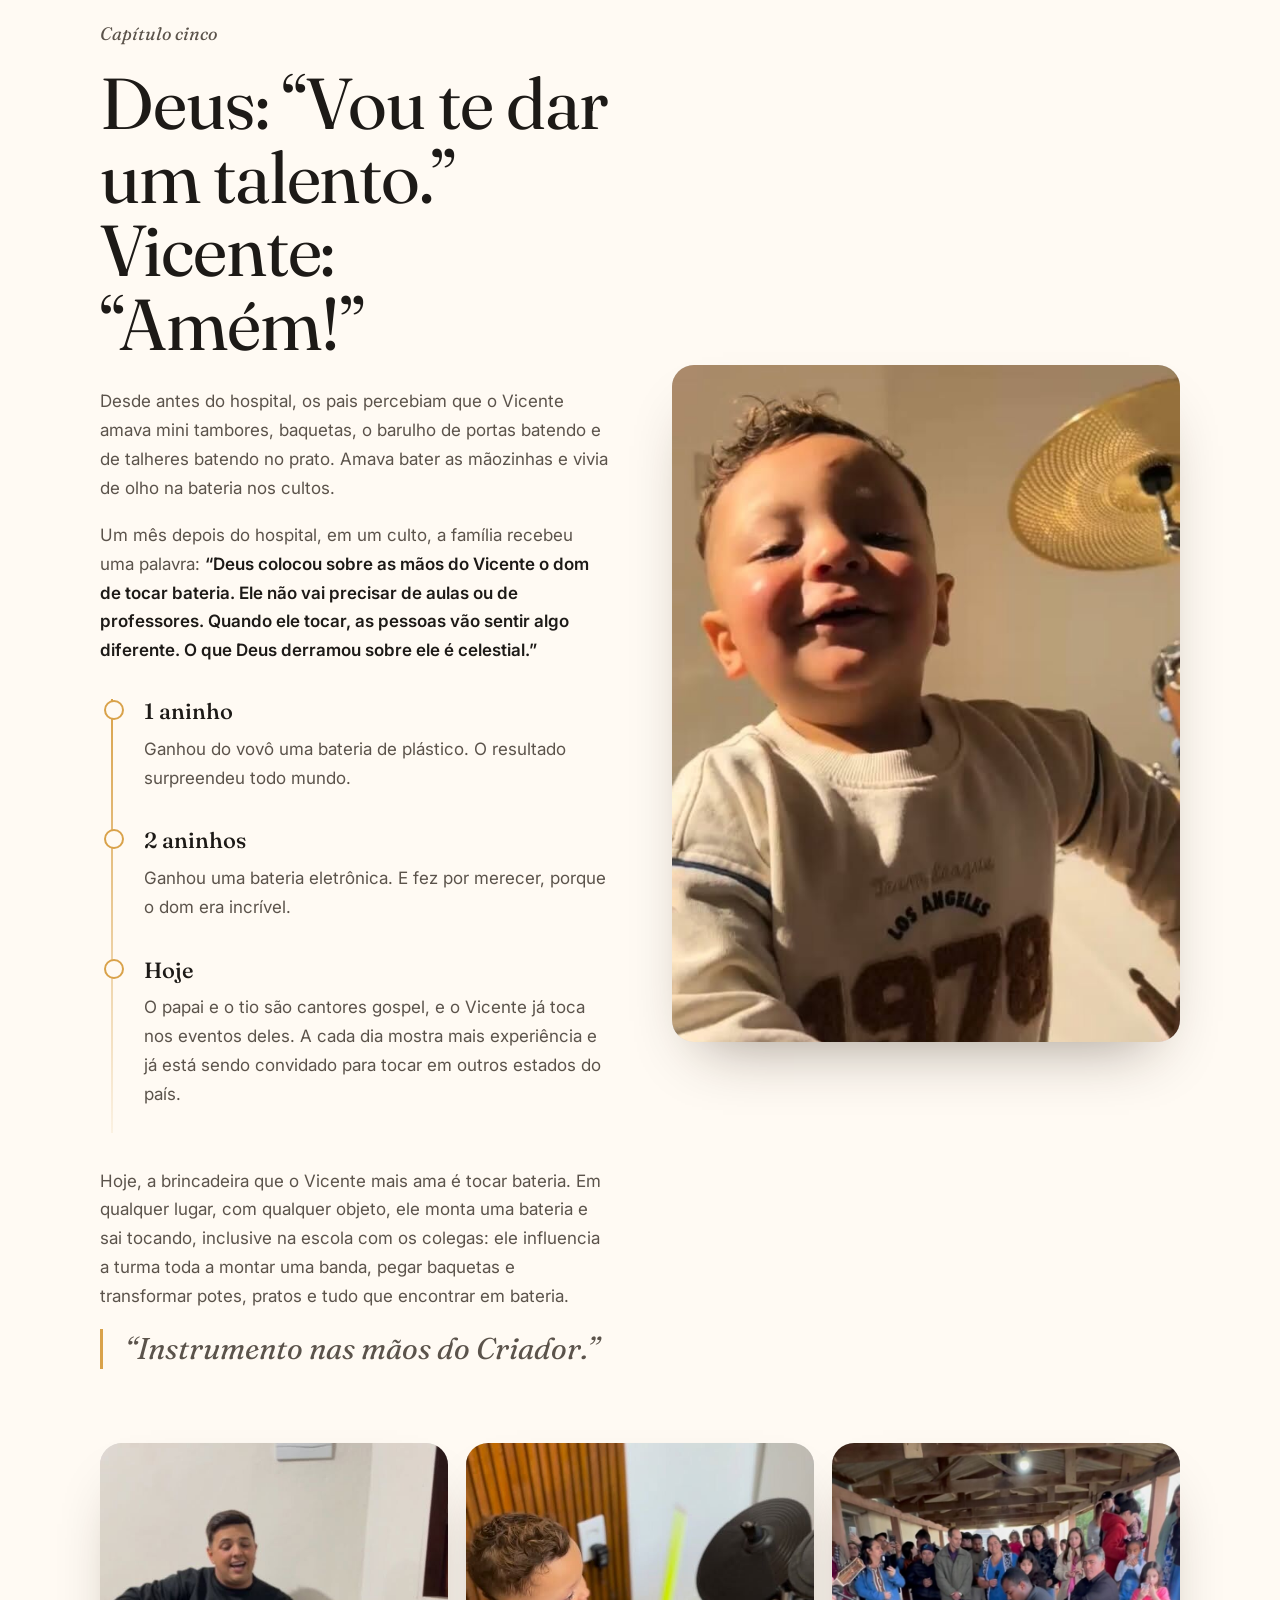
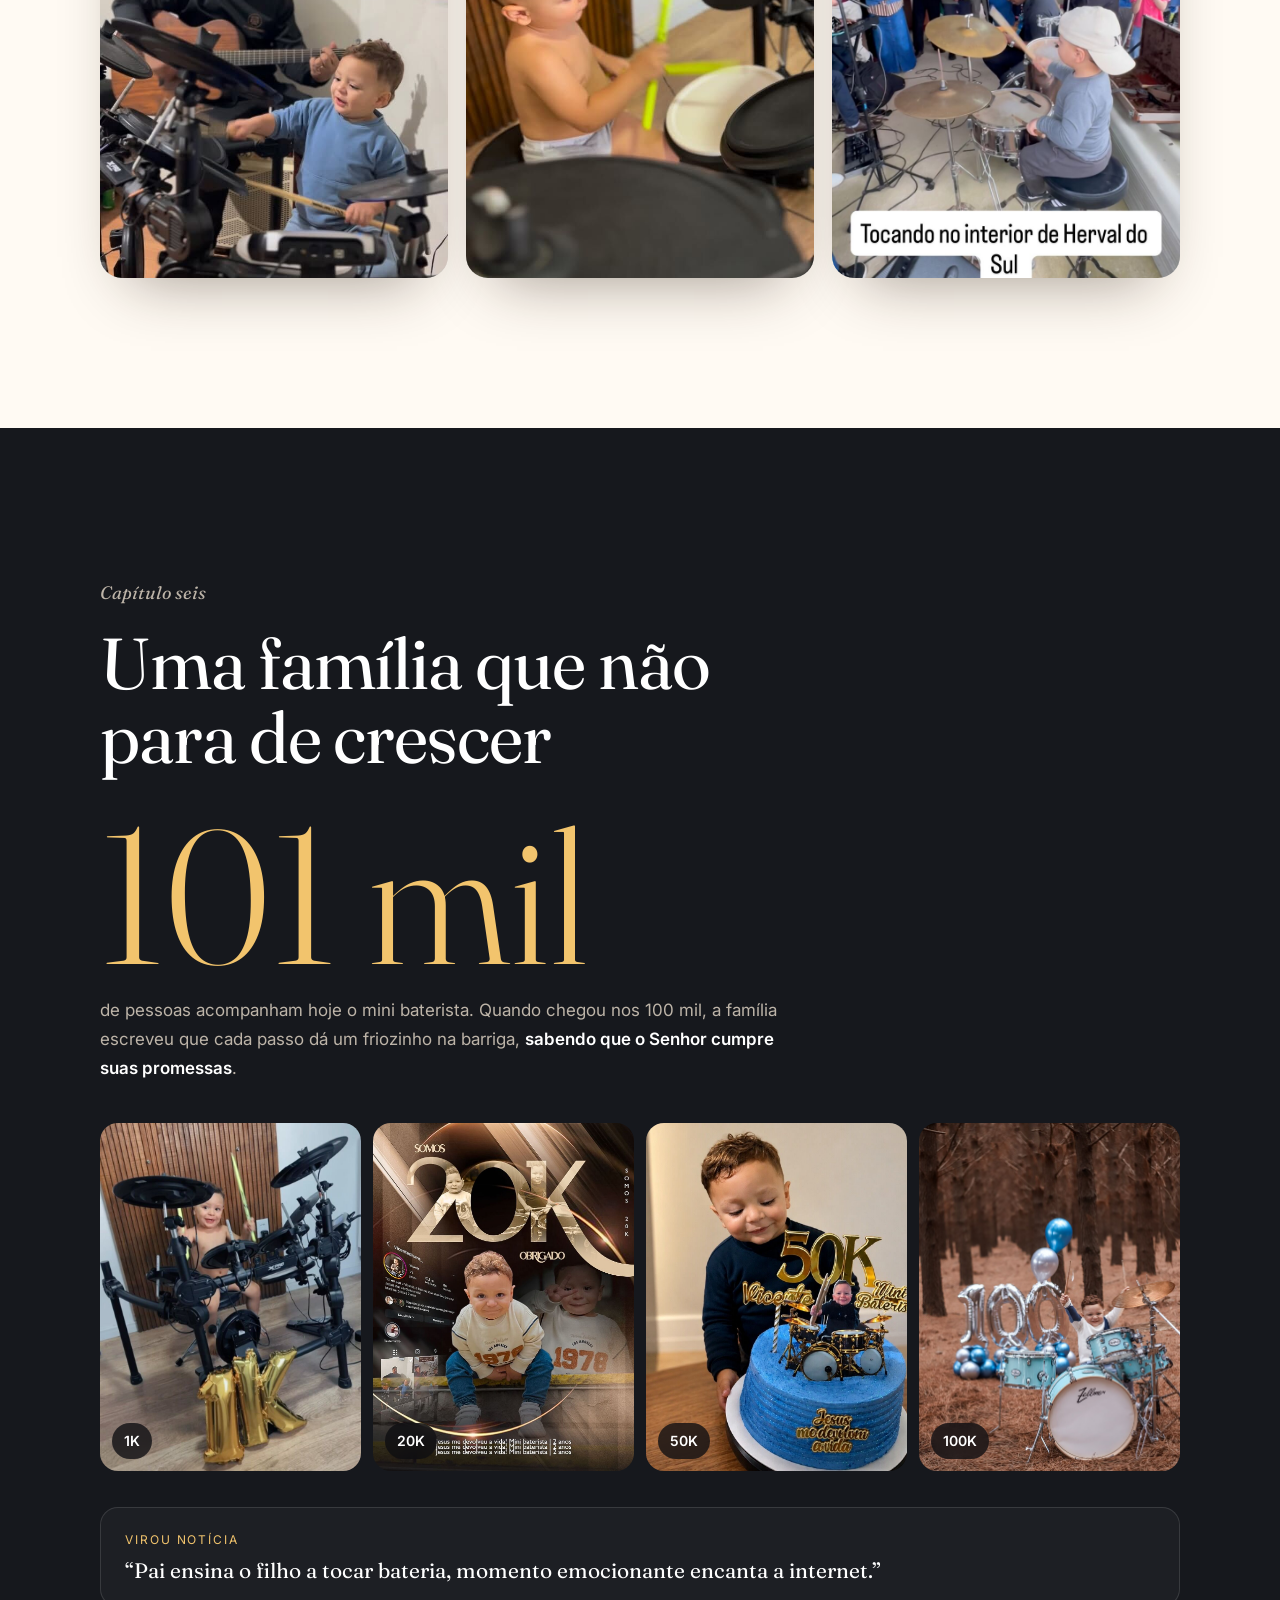
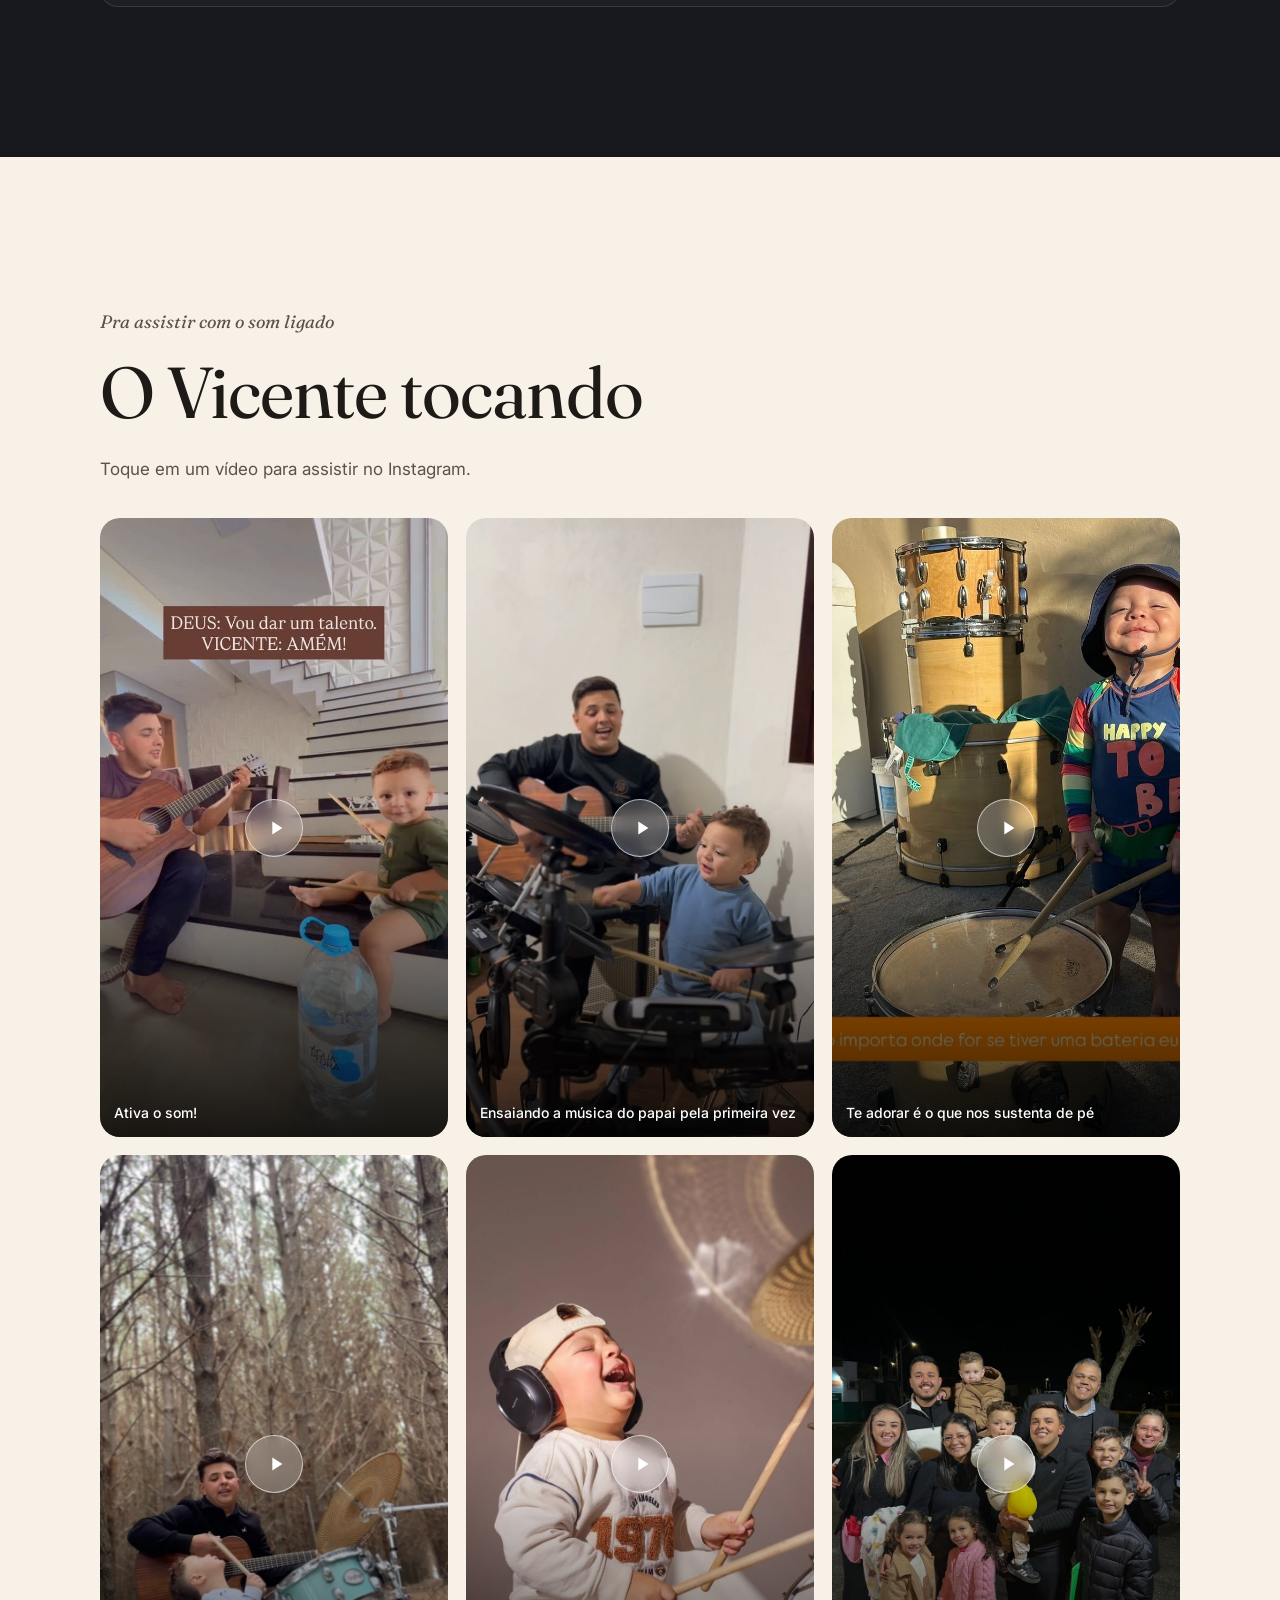
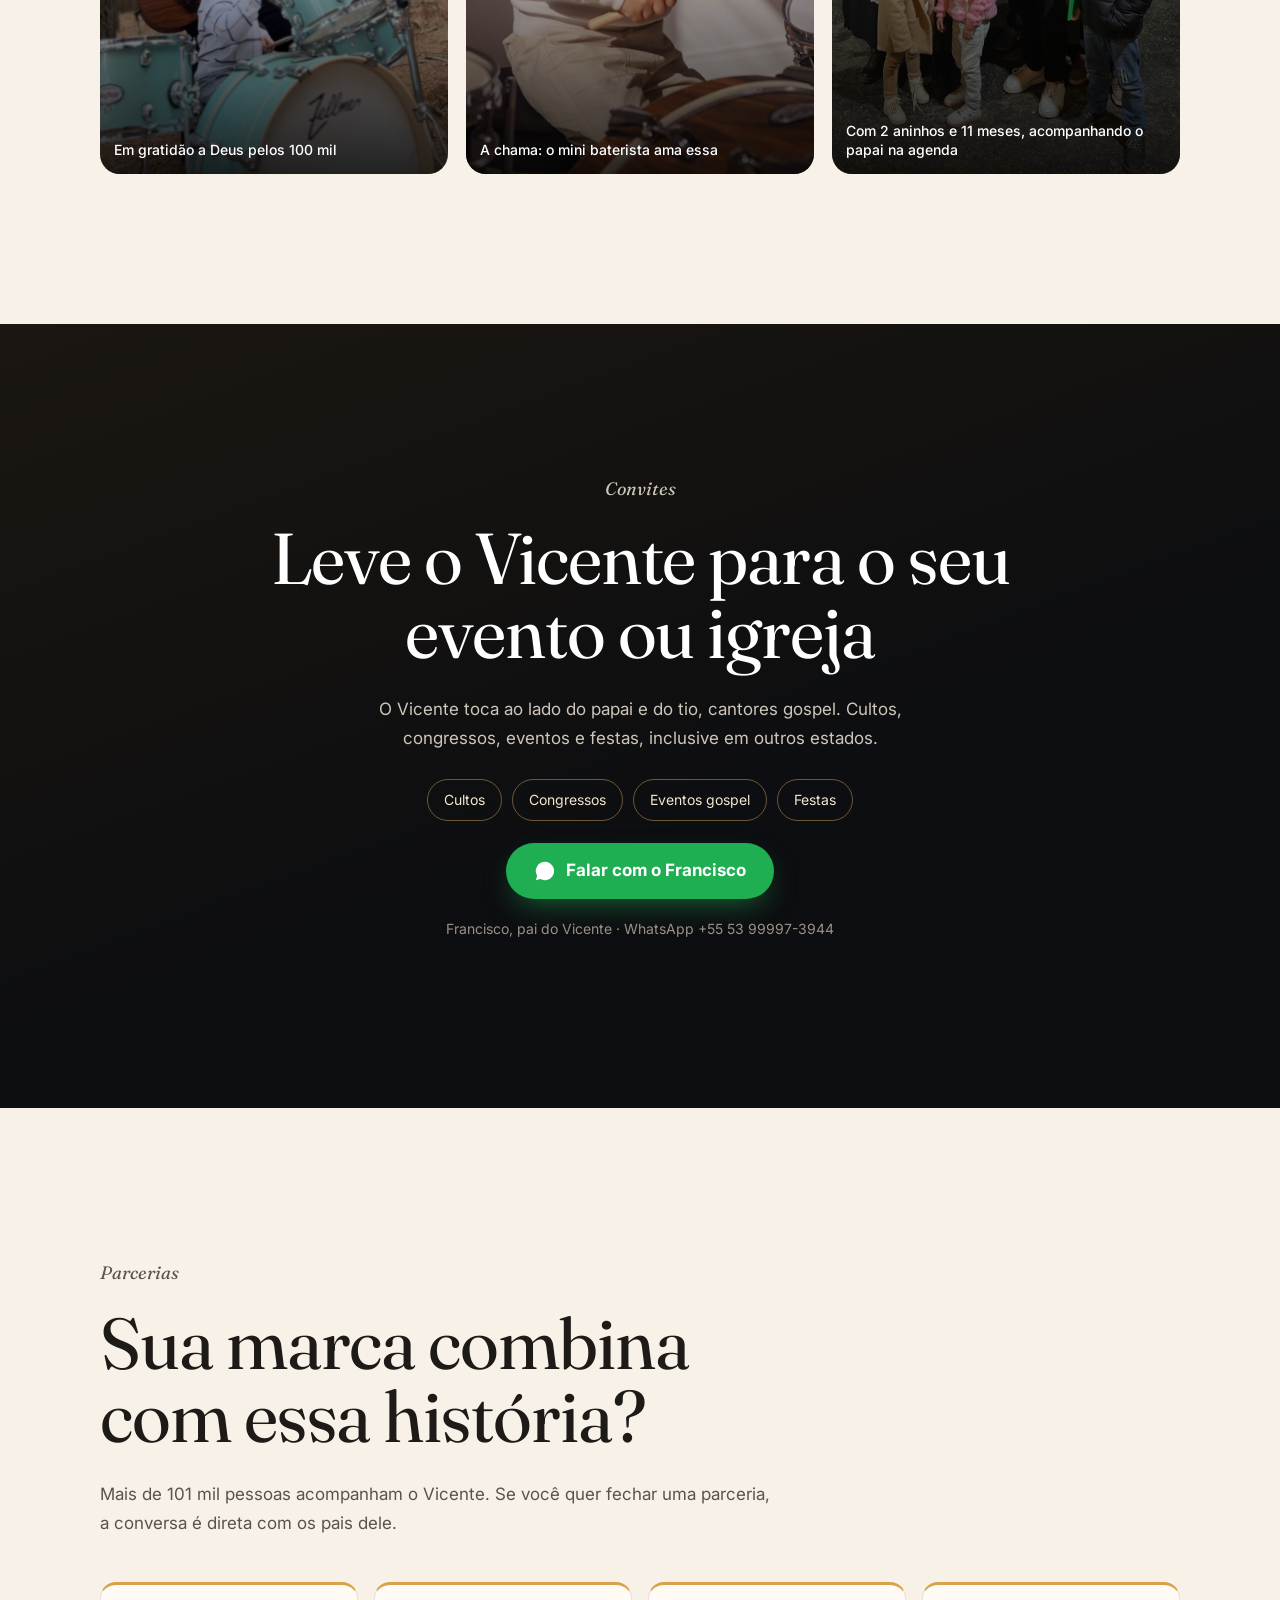
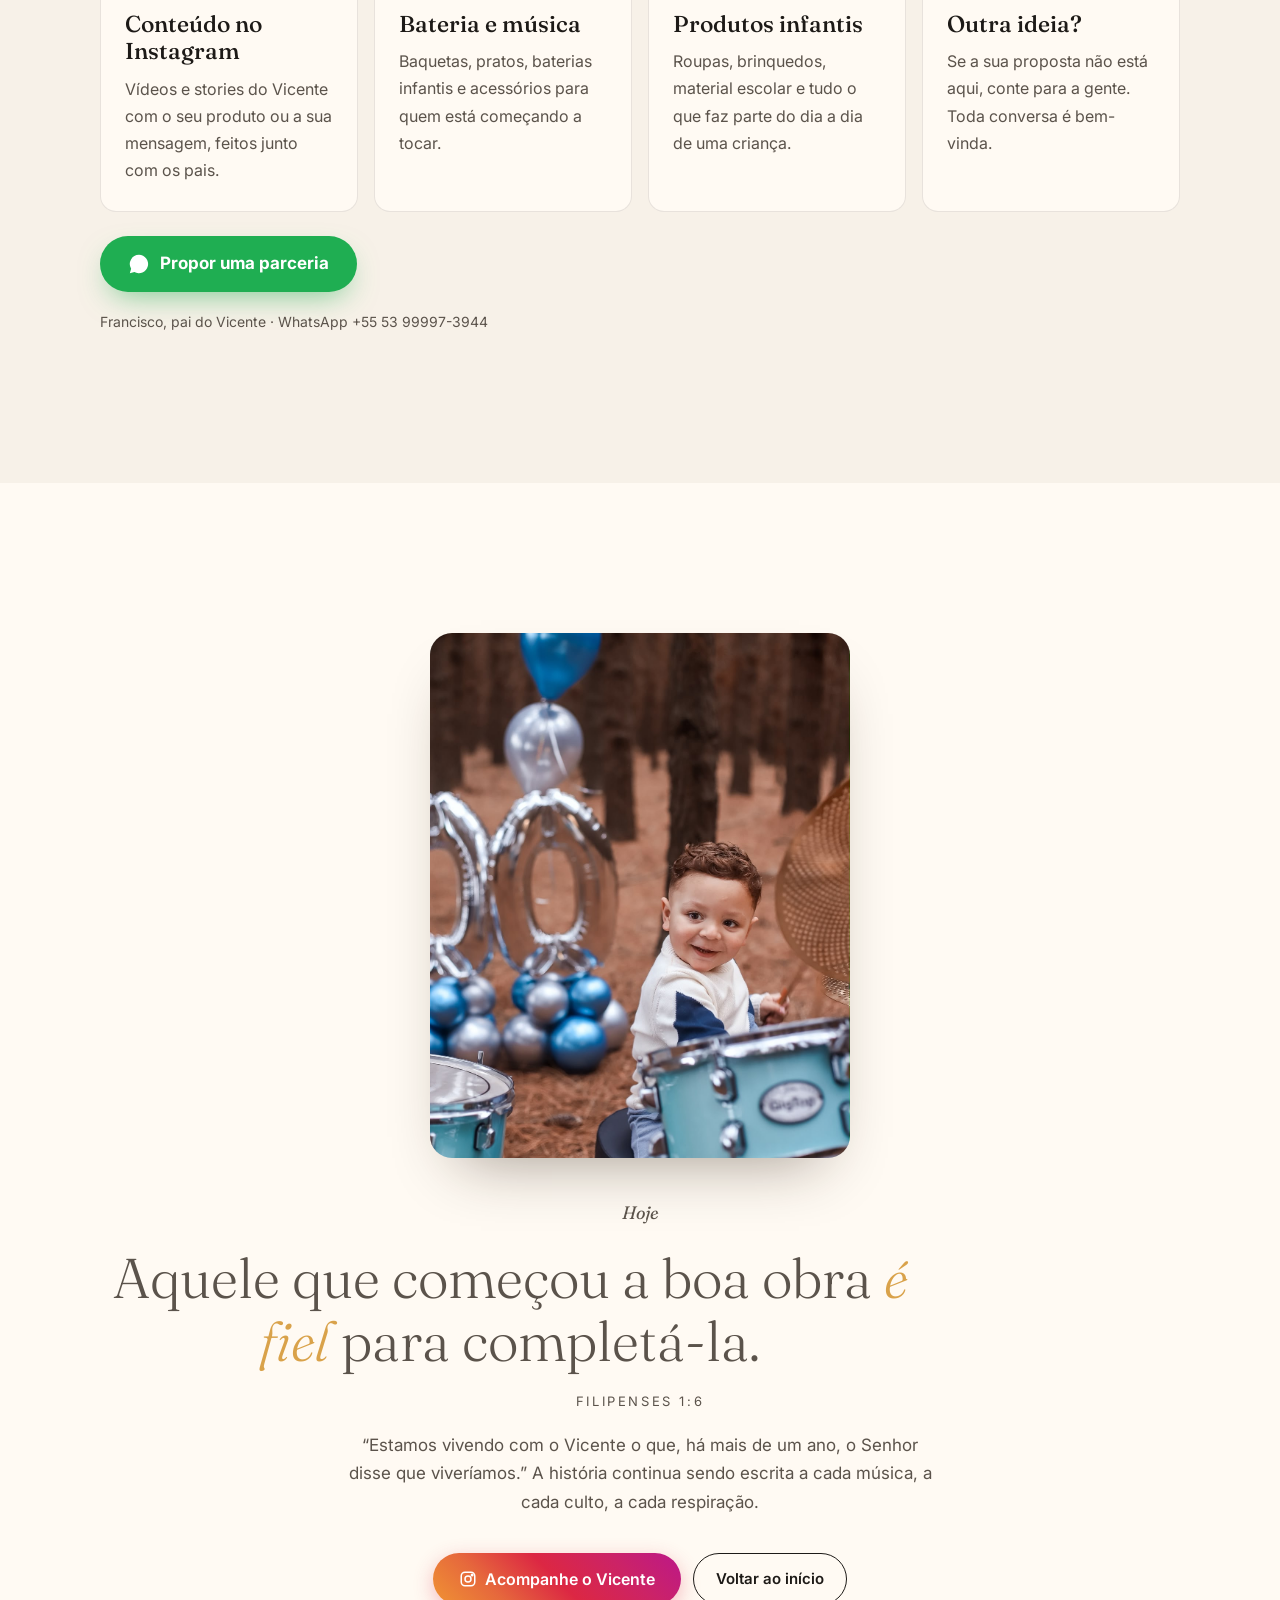
==== commit 63e82978: "Textos novos dos capítulos 2 a 5, foto final e seção de parcerias" ====
--- a/index.html
+++ b/index.html
@@ -69,12 +69,12 @@
     <div class="duo inv">
       <div class="rv">
         <p class="num">Capítulo dois</p>
-        <h2>Com apenas sete meses</h2>
-        <p>Veio a enchente que atingiu a cidade. No meio dela, o Vicente pegou bronquiolite. Começou com tosse e nariz escorrendo, e terminou no hospital.</p>
+        <h2>A chegada</h2>
+        <p>Depois de dois dias no oxigênio, o Vicente precisou ser entubado em um pronto atendimento, que não era o lugar propício para isso. Ele precisava de um leito de UTI para ser transferido, mas o único hospital com UTI pediátrica estava enfrentando uma enchente. Não havia UTI móvel na cidade, nem leito. Depois de algumas horas, a família conseguiu um leito em uma cidade vizinha e também uma ambulância.</p>
         <ol class="linha-tempo">
-          <li class="rv"><b>A chegada</b><span>Assim que chegou ao hospital, ele já foi entubado.</span></li>
-          <li class="rv d1"><b>5 dias depois</b><span>Não havia mais nenhum sintoma de bronquiolite. E mesmo assim ele não conseguia respirar sem os aparelhos. Se alimentava por sonda e estava desacordado.</span></li>
-          <li class="rv d2"><b>A descoberta</b><span>As vias respiratórias dele estavam bloqueadas. Um bebê que nasceu sadio e, pelos exames, não deveria ter conseguido respirar até ali.</span></li>
+          <li class="rv"><b>Uma semana na UTI</b><span>Os exames diziam que não havia mais vírus no corpo do Vicente, mas ele ainda não conseguia respirar sozinho.</span></li>
+          <li class="rv d1"><b>Sem diagnóstico</b><span>Depois de passar por diversos especialistas, ele simplesmente não tinha diagnóstico. A fala do médico foi: “não podemos mais entubar, as vias aéreas estão comprometidas. Infelizmente, se não houver melhora nos próximos dias, ele pode chegar a uma parada respiratória e precisar de uma traqueostomia.”</span></li>
+          <li class="rv d2"><b>O propósito</b><span>Sem entender por que estavam vivendo aquilo, os pais resolveram perguntar ao único que poderia responder. Entraram em um propósito de 3 dias de jejum. Naquela noite, lendo a Palavra de Deus, o Senhor falou com eles: no livro de Ester, pediu que entregassem o Vicente nas mãos dele e entendessem que ele não era deles. Foram 3 dias em que a mãe abriu mão das notícias dos médicos e da poltrona ao lado do leito para clamar ao Senhor, enquanto o pai orava de lá. Deus trabalhou nos corações deles e, sem saber, o Espírito Santo os conduziu a dizer: que fosse feita a vontade do Senhor. Se ele curasse o Vicente, continuariam adorando. Se resolvesse levá-lo, continuariam adorando também, porque entendiam que a vontade dele é boa, perfeita e agradável, mesmo quando não a entendem.</span></li>
         </ol>
       </div>
       <div class="foto rv d1" style="aspect-ratio:3/4"><img src="img/uti-dormindo.jpg" alt="" loading="lazy"></div>
@@ -102,10 +102,12 @@
       <div class="rv d1">
         <p class="num">Capítulo três</p>
         <h2>E saiu de lá curado</h2>
-        <p>Um bebê de sete meses, com risco de parada respiratória e cardíaca, desenganado. <strong>Passou por três cirurgias</strong>, sem certeza de diagnóstico.</p>
-        <p>O hospital virou casa. Os pais passaram a <strong>morar dentro do carro</strong>, revezando: um ficava com ele de manhã, o outro à noite. Bateram em outras portas, buscaram ajuda em Pelotas e em Porto Alegre.</p>
-        <p>Mas, como a família sempre diz, o dono da vida estava com ele o tempo todo. <strong>E ele saiu de lá curado.</strong></p>
-        <p>Os médicos ainda falam em risco, porque a cirurgia não é permanente. Só que a cada respiração perfeita, a família vê a mão de Deus.</p>
+        <p>Depois de 2 dias de propósito, os pais foram chamados para conversar com o médico. As palavras dele: “por mais que ele não tenha condições de ser transferido, o banco de leitos exige que ele seja transferido para a cidade da família.”</p>
+        <p>Sabendo que Deus estava no controle de tudo, assinaram os termos. Em seguida a equipe chegou para levá-lo, e uma das médicas pediu que a mãe se sentasse na maca. Sem entender, ela obedeceu. Eles tiraram todos os aparelhos do Vicente e o entregaram no colo dela. <strong>Naquele momento o Senhor respondeu:</strong> com aquele ato, falou com a família que estava devolvendo a vida ao Vicente.</p>
+        <p>As lágrimas foram incontroláveis. Das médicas, a família ouviu: “não sei por que fizemos isso, nem poderíamos.” E a mãe respondeu: “vocês foram usadas por Deus para me trazer a resposta.”</p>
+        <p>Ao chegar à cidade da família, o Vicente foi avaliado por mais dois otorrinos. Um não tinha resposta, mas o último disse: “não sabemos como o Vicente respirou por 7 meses, ele é um milagre.” Deus os levou àquele hospital porque queria gerar neles um testemunho.</p>
+        <p>Ainda não havia melhora alguma e os riscos eram os mesmos, mas tinham a certeza de que ele viveria. Foram transferidos e passaram por duas cirurgias, e a mão do Senhor esteve em cada uma delas.</p>
+        <p>A cada retorno, entendem que o procedimento não é permanente e que, a qualquer momento, as vias aéreas dele podem fechar e ocorrer uma parada respiratória. Mas entendem também que é o Senhor quem dá cada suspiro, cada pulsar do pulmão, e a respiração dele continua perfeita.</p>
         <p class="citacao">“Glória a um Deus que faz milagres.”<small>Legenda do testemunho, 11 de outubro de 2024</small></p>
       </div>
     </div>
@@ -122,7 +124,7 @@
     <div class="estreito rv">
       <p class="num">Capítulo quatro</p>
       <h2>Um ano de vida devolvida</h2>
-      <p>No dia 11 de outubro de 2024, a família compartilhou pela primeira vez “um pouquinho do testemunho vivo que é o Vicente”. Nos comentários, uma pergunta se repetia: <strong>o que ele teve?</strong> A resposta está nesta página.</p>
+      <p>No dia 8 de outubro de 2024, o Vicente completou 1 ano de vida. No dia 11 de outubro de 2024, a família compartilhou pela primeira vez “um pouquinho do testemunho vivo que é o Vicente”. Nos comentários, uma pergunta se repetia: <strong>o que ele teve?</strong> A resposta está nesta página.</p>
       <p>E dali em diante vieram os balões, os sorrisos, os primeiros passos e, claro, a primeira bateria.</p>
     </div>
     <div class="carrossel rv d1">
@@ -149,13 +151,14 @@
       <div class="rv">
         <p class="num">Capítulo cinco</p>
         <h2>Deus: “Vou te dar um talento.”<br>Vicente: “Amém!”</h2>
-        <p>Depois de tudo isso, no segundo culto em que foram à igreja, os pais receberam uma palavra: <strong>Deus tinha dado ao Vicente o dom de tocar bateria</strong>, e ele nem precisaria de escola ou curso para aprender.</p>
-        <p>A família viu acontecer. Em todo lugar que tinha música, ele ficava vidrado na bateria, batendo com as mãozinhas, sempre querendo chegar mais perto.</p>
+        <p>Desde antes do hospital, os pais percebiam que o Vicente amava mini tambores, baquetas, o barulho de portas batendo e de talheres batendo no prato. Amava bater as mãozinhas e vivia de olho na bateria nos cultos.</p>
+        <p>Um mês depois do hospital, em um culto, a família recebeu uma palavra: <strong>“Deus colocou sobre as mãos do Vicente o dom de tocar bateria. Ele não vai precisar de aulas ou de professores. Quando ele tocar, as pessoas vão sentir algo diferente. O que Deus derramou sobre ele é celestial.”</strong></p>
         <ol class="linha-tempo clara">
           <li class="rv"><b>1 aninho</b><span>Ganhou do vovô uma bateria de plástico. O resultado surpreendeu todo mundo.</span></li>
           <li class="rv d1"><b>2 aninhos</b><span>Ganhou uma bateria eletrônica. E fez por merecer, porque o dom era incrível.</span></li>
           <li class="rv d2"><b>Hoje</b><span>O papai e o tio são cantores gospel, e o Vicente já toca nos eventos deles. A cada dia mostra mais experiência e já está sendo convidado para tocar em outros estados do país.</span></li>
         </ol>
+        <p>Hoje, a brincadeira que o Vicente mais ama é tocar bateria. Em qualquer lugar, com qualquer objeto, ele monta uma bateria e sai tocando, inclusive na escola com os colegas: ele influencia a turma toda a montar uma banda, pegar baquetas e transformar potes, pratos e tudo que encontrar em bateria.</p>
         <p class="citacao">“Instrumento nas mãos do Criador.”</p>
       </div>
       <div class="foto rv d1" style="aspect-ratio:3/4"><img src="img/riso-bateria.jpg" alt="" loading="lazy"></div>
@@ -208,9 +211,27 @@
   </div>
 </section>
 
+<section class="cap parc" id="parcerias">
+  <div class="wrap">
+    <div class="estreito rv">
+      <p class="num">Parcerias</p>
+      <h2>Sua marca combina com essa história?</h2>
+      <p>Mais de 101 mil pessoas acompanham o Vicente. Se você quer fechar uma parceria, a conversa é direta com os pais dele.</p>
+    </div>
+    <div class="cards rv d1" tabindex="0">
+      <article class="card"><h3>Conteúdo no Instagram</h3><p>Vídeos e stories do Vicente com o seu produto ou a sua mensagem, feitos junto com os pais.</p></article>
+      <article class="card"><h3>Bateria e música</h3><p>Baquetas, pratos, baterias infantis e acessórios para quem está começando a tocar.</p></article>
+      <article class="card"><h3>Produtos infantis</h3><p>Roupas, brinquedos, material escolar e tudo o que faz parte do dia a dia de uma criança.</p></article>
+      <article class="card"><h3>Outra ideia?</h3><p>Se a sua proposta não está aqui, conte para a gente. Toda conversa é bem-vinda.</p></article>
+    </div>
+    <a class="btn-wa rv d2" href="https://wa.me/5553999973944?text=Ol%C3%A1%2C%20Francisco%21%20Vim%20pelo%20site%20do%20Vicente%20e%20quero%20conversar%20sobre%20uma%20parceria%20com%20a%20minha%20marca." target="_blank" rel="noopener"><svg viewBox="0 0 24 24" fill="currentColor" aria-hidden="true"><path d="M17.5 14.4c-.3-.1-1.8-.9-2-1-.3-.1-.5-.1-.7.1-.2.3-.8 1-.9 1.2-.2.2-.3.2-.6.1-.3-.1-1.3-.5-2.4-1.5-.9-.8-1.5-1.8-1.7-2.1-.2-.3 0-.5.1-.6l.4-.5.3-.5c.1-.2 0-.4 0-.5l-.9-2.2c-.2-.6-.5-.5-.7-.5h-.6c-.2 0-.5.1-.8.4-.3.3-1 1-1 2.5s1.1 2.9 1.2 3.1c.1.2 2.1 3.2 5.1 4.5.7.3 1.3.5 1.7.6.7.2 1.4.2 1.9.1.6-.1 1.8-.7 2-1.4.3-.7.3-1.3.2-1.4-.1-.1-.3-.2-.6-.3zM12 2a10 10 0 0 0-8.6 15.1L2 22l5-1.3A10 10 0 1 0 12 2z"/></svg>Propor uma parceria</a>
+    <p class="quem-parc rv d2">Francisco, pai do Vicente · WhatsApp +55 53 99997-3944</p>
+  </div>
+</section>
+
 <section class="cap final" id="hoje">
   <div class="wrap">
-    <div class="foto rv"><img src="img/dois-anos.jpg" alt="" loading="lazy"></div>
+    <div class="foto rv"><img src="img/final-bateria.jpg" alt="Vicente sorrindo, sentado diante de uma bateria azul-turquesa, com balões prateados e azuis ao fundo" loading="lazy"></div>
     <p class="num rv">Hoje</p>
     <p class="versiculo rv d1">Aquele que começou a boa obra <em>é fiel</em> para completá-la.</p>
     <p class="ref rv d2">Filipenses 1:6</p>
--- a/style.css
+++ b/style.css
@@ -209,3 +209,14 @@
 .som .txt small{display:block;font-size:12px;color:#bdb4a8;line-height:1.3}
 @media(max-width:420px){.som{right:12px;left:12px;justify-content:flex-start}}
 footer{padding-bottom:calc(100px + env(safe-area-inset-bottom,0px))}
+
+/* parcerias: cartoes que deslizam no celular e viram grade no desktop */
+.parc{background:var(--creme)}
+.parc .cards{display:flex;gap:16px;overflow-x:auto;scroll-snap-type:x mandatory;scroll-padding-inline:20px;-webkit-overflow-scrolling:touch;margin:34px -20px 8px;padding:6px 20px 22px;scrollbar-width:none}
+.parc .cards::-webkit-scrollbar{display:none}
+.parc .card{flex:0 0 78%;scroll-snap-align:start;background:var(--papel);border:1px solid rgba(29,26,23,.1);border-top:3px solid var(--ouro);border-radius:16px;padding:26px 24px}
+.parc .card h3{font-family:var(--serif);font-weight:500;font-size:23px;line-height:1.2;margin:0 0 10px;color:var(--tinta)}
+.parc .card p{margin:0;font-size:16px;color:var(--tinta2)}
+.parc .quem-parc{margin:18px 0 0;font-size:14px;color:var(--tinta2)}
+@media(min-width:640px){.parc .card{flex-basis:44%}}
+@media(min-width:960px){.parc .cards{display:grid;grid-template-columns:repeat(4,1fr);overflow:visible;margin:38px 0 10px;padding:6px 0 0}.parc .card{flex:none}}
